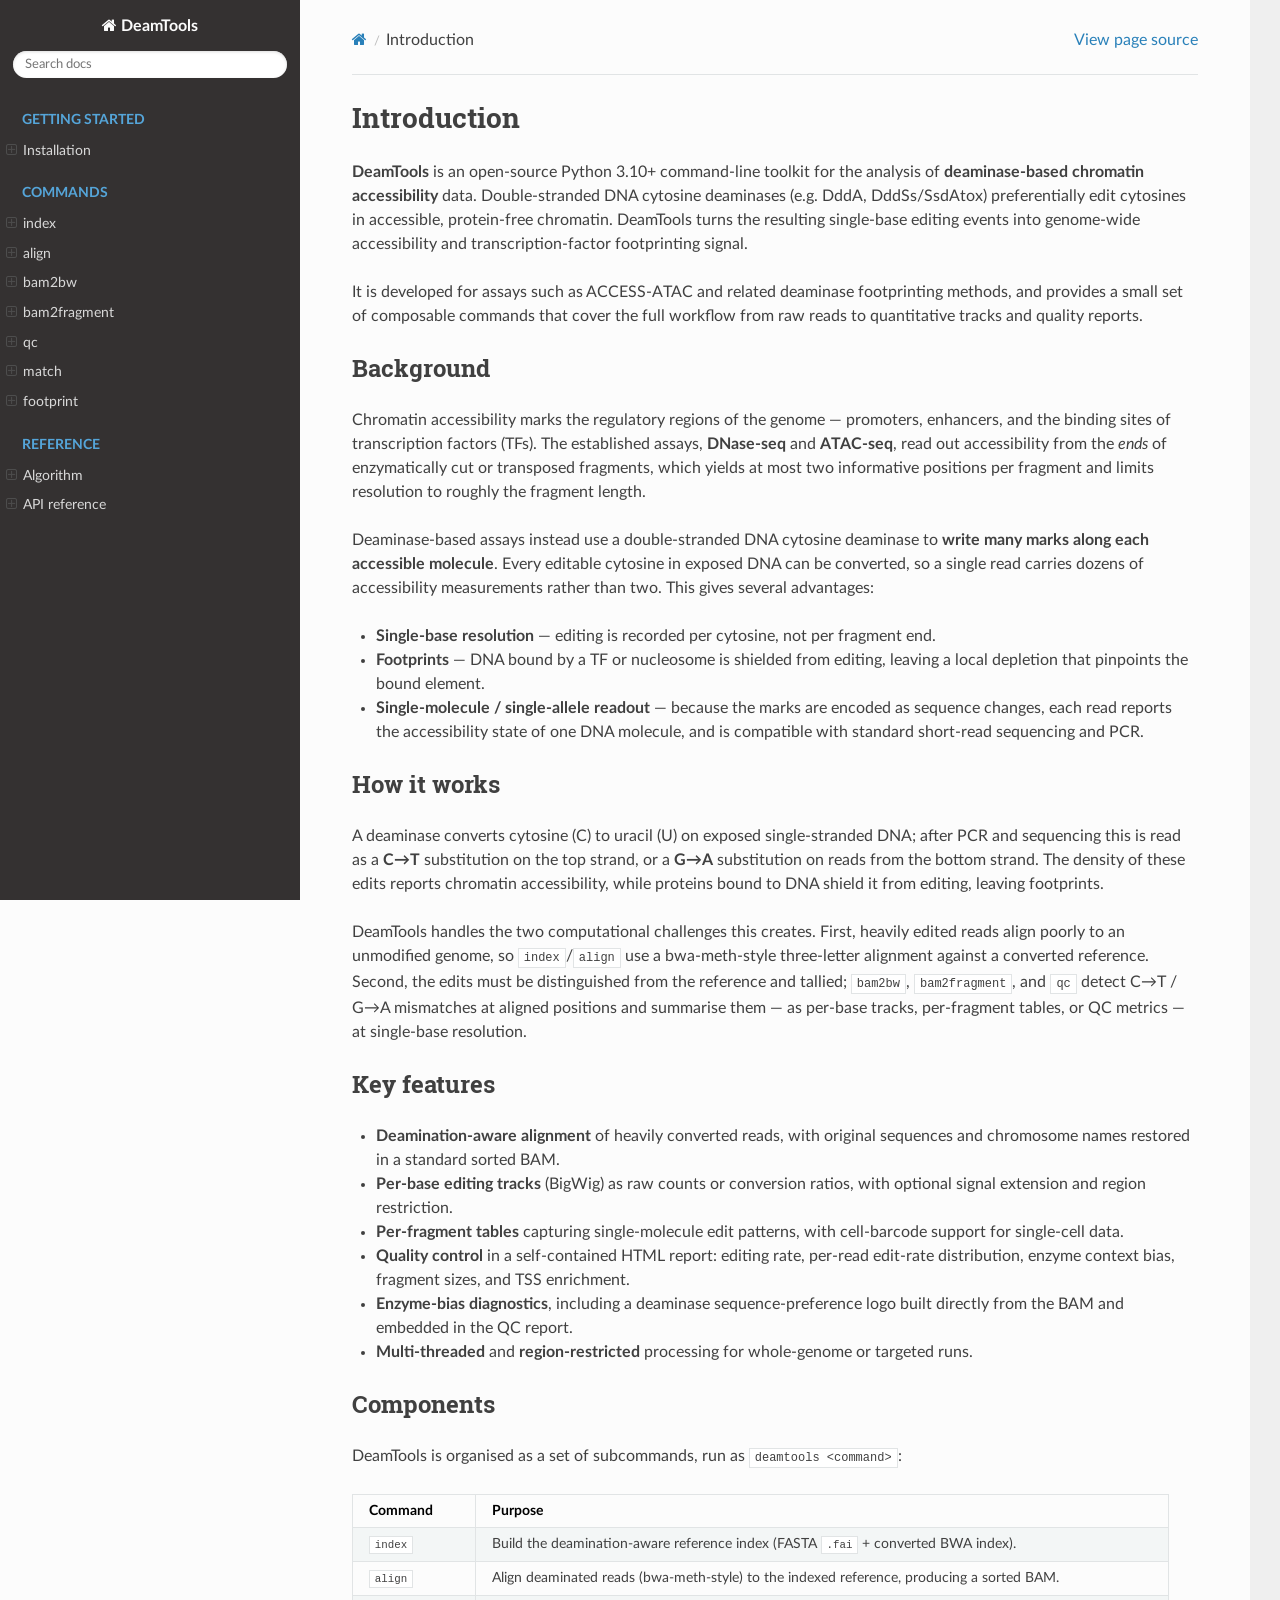
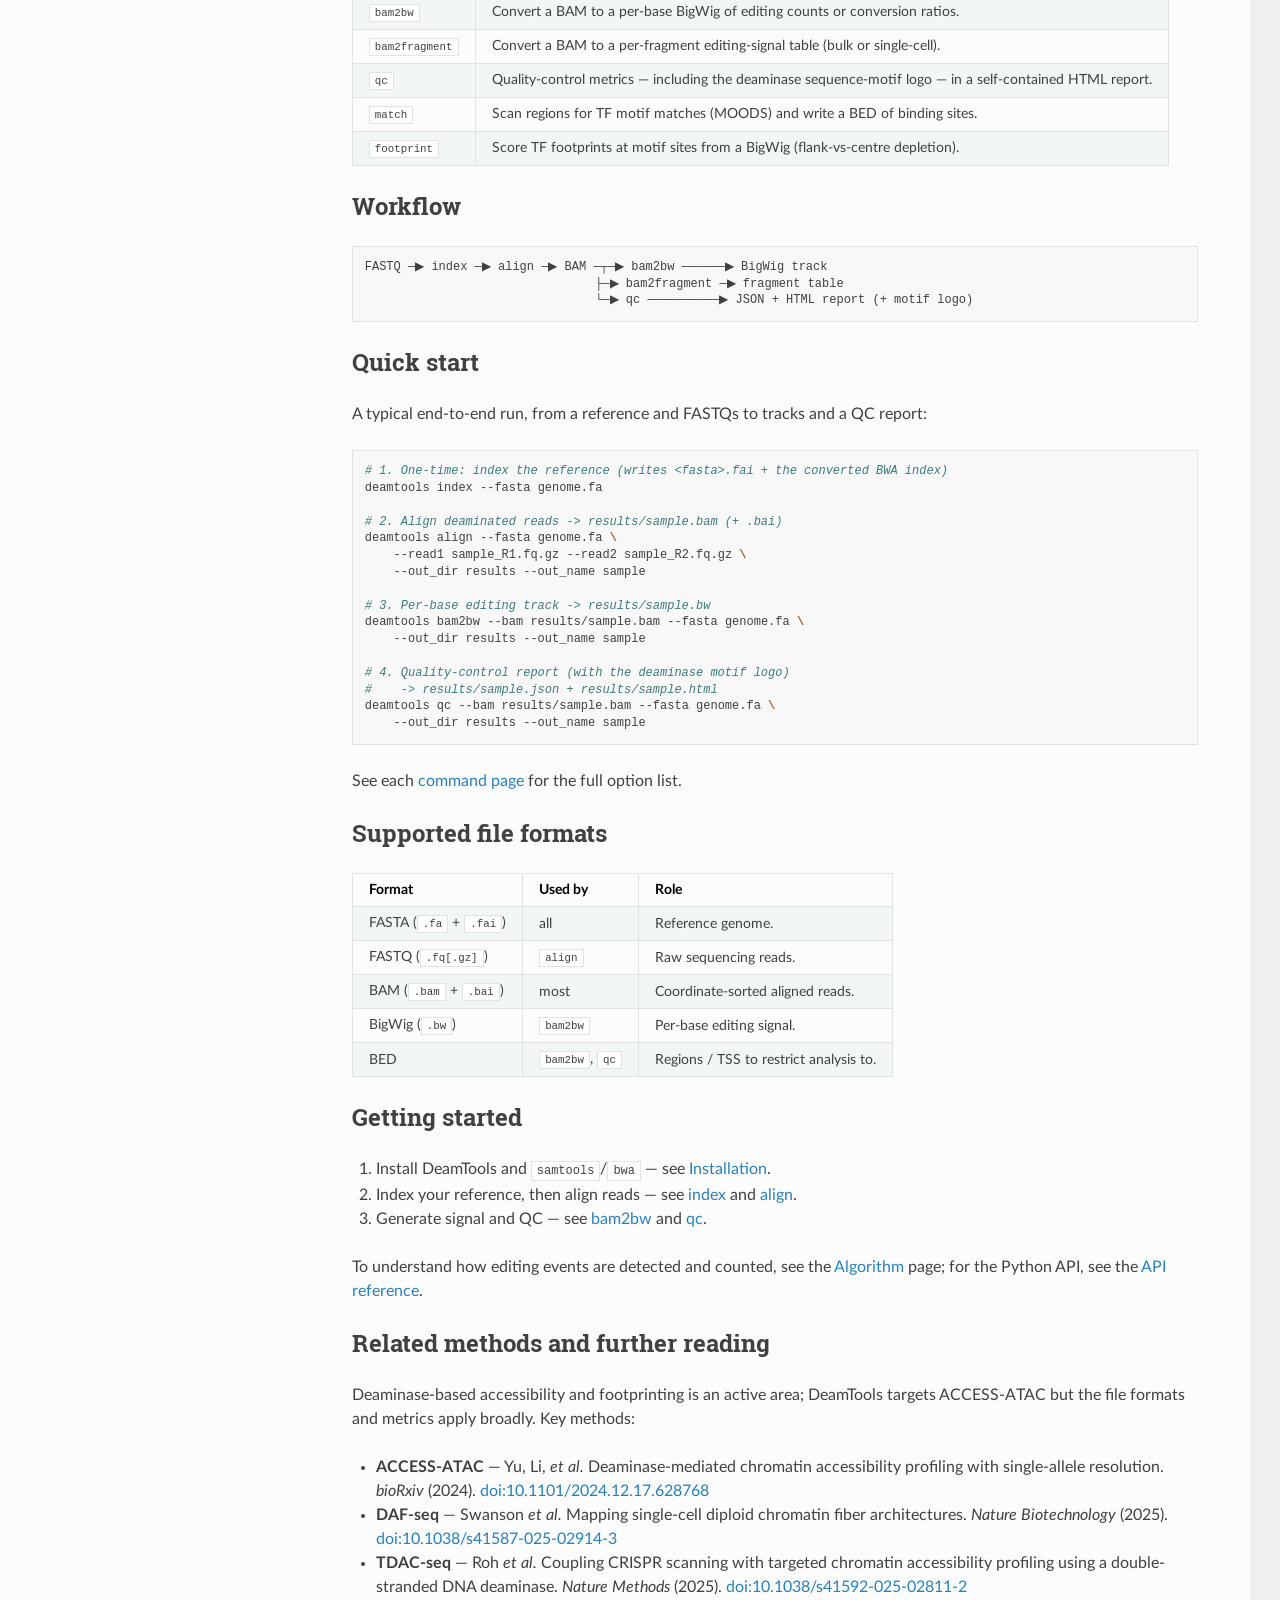
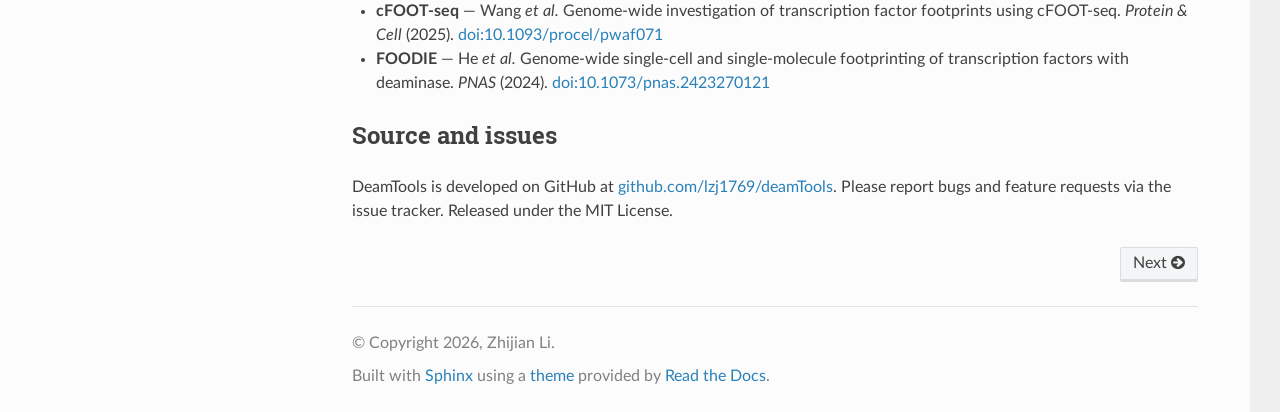
==== index.html @ 5dd90e09 "deploy: 4ec91da777703adcd68de361d9c058e3d873ac06" ====
<!DOCTYPE html>
<html class="writer-html5" lang="en" data-content_root="./">
<head>
  <meta charset="utf-8" /><meta name="viewport" content="width=device-width, initial-scale=1" />

  <meta name="viewport" content="width=device-width, initial-scale=1.0" />
  <title>Introduction &mdash; DeamTools</title>
      <link rel="stylesheet" type="text/css" href="_static/pygments.css?v=b86133f3" />
      <link rel="stylesheet" type="text/css" href="_static/css/theme.css?v=9edc463e" />
      <link rel="stylesheet" type="text/css" href="_static/custom.css?v=a7ae4c86" />

  
      <script src="_static/jquery.js?v=5d32c60e"></script>
      <script src="_static/_sphinx_javascript_frameworks_compat.js?v=2cd50e6c"></script>
      <script src="_static/documentation_options.js?v=01f34227"></script>
      <script src="_static/doctools.js?v=fd6eb6e6"></script>
      <script src="_static/sphinx_highlight.js?v=6ffebe34"></script>
    <script src="_static/js/theme.js"></script>
    <link rel="index" title="Index" href="genindex.html" />
    <link rel="search" title="Search" href="search.html" />
    <link rel="next" title="Installation" href="installation.html" /> 
</head>

<body class="wy-body-for-nav"> 
  <div class="wy-grid-for-nav">
    <nav data-toggle="wy-nav-shift" class="wy-nav-side">
      <div class="wy-side-scroll">
        <div class="wy-side-nav-search" >

          
          
          <a href="#" class="icon icon-home">
            DeamTools
          </a>
<div role="search">
  <form id="rtd-search-form" class="wy-form" action="search.html" method="get">
    <input type="text" name="q" placeholder="Search docs" aria-label="Search docs" />
    <input type="hidden" name="check_keywords" value="yes" />
    <input type="hidden" name="area" value="default" />
  </form>
</div>
        </div><div class="wy-menu wy-menu-vertical" data-spy="affix" role="navigation" aria-label="Navigation menu">
              <p class="caption" role="heading"><span class="caption-text">Getting started</span></p>
<ul>
<li class="toctree-l1"><a class="reference internal" href="installation.html">Installation</a><ul>
<li class="toctree-l2"><a class="reference internal" href="installation.html#requirements">Requirements</a></li>
<li class="toctree-l2"><a class="reference internal" href="installation.html#install-deamtools">Install DeamTools</a></li>
<li class="toctree-l2"><a class="reference internal" href="installation.html#python-dependencies">Python dependencies</a></li>
<li class="toctree-l2"><a class="reference internal" href="installation.html#verify-installation">Verify installation</a></li>
<li class="toctree-l2"><a class="reference internal" href="installation.html#running-tests">Running tests</a></li>
</ul>
</li>
</ul>
<p class="caption" role="heading"><span class="caption-text">Commands</span></p>
<ul>
<li class="toctree-l1"><a class="reference internal" href="usage/index.html">index</a><ul>
<li class="toctree-l2"><a class="reference internal" href="usage/index.html#synopsis">Synopsis</a></li>
<li class="toctree-l2"><a class="reference internal" href="usage/index.html#arguments">Arguments</a></li>
<li class="toctree-l2"><a class="reference internal" href="usage/index.html#requirements">Requirements</a></li>
<li class="toctree-l2"><a class="reference internal" href="usage/index.html#how-it-works">How it works</a></li>
<li class="toctree-l2"><a class="reference internal" href="usage/index.html#outputs">Outputs</a></li>
<li class="toctree-l2"><a class="reference internal" href="usage/index.html#examples">Examples</a></li>
<li class="toctree-l2"><a class="reference internal" href="usage/index.html#notes">Notes</a></li>
</ul>
</li>
<li class="toctree-l1"><a class="reference internal" href="usage/align.html">align</a><ul>
<li class="toctree-l2"><a class="reference internal" href="usage/align.html#synopsis">Synopsis</a></li>
<li class="toctree-l2"><a class="reference internal" href="usage/align.html#required-inputs">Required inputs</a></li>
<li class="toctree-l2"><a class="reference internal" href="usage/align.html#optional-arguments">Optional arguments</a></li>
<li class="toctree-l2"><a class="reference internal" href="usage/align.html#requirements">Requirements</a></li>
<li class="toctree-l2"><a class="reference internal" href="usage/align.html#how-it-works">How it works</a></li>
<li class="toctree-l2"><a class="reference internal" href="usage/align.html#examples">Examples</a></li>
<li class="toctree-l2"><a class="reference internal" href="usage/align.html#notes">Notes</a></li>
</ul>
</li>
<li class="toctree-l1"><a class="reference internal" href="usage/bam2bw.html">bam2bw</a><ul>
<li class="toctree-l2"><a class="reference internal" href="usage/bam2bw.html#synopsis">Synopsis</a></li>
<li class="toctree-l2"><a class="reference internal" href="usage/bam2bw.html#required-inputs">Required inputs</a></li>
<li class="toctree-l2"><a class="reference internal" href="usage/bam2bw.html#optional-arguments">Optional arguments</a></li>
<li class="toctree-l2"><a class="reference internal" href="usage/bam2bw.html#input-file-preparation">Input file preparation</a></li>
<li class="toctree-l2"><a class="reference internal" href="usage/bam2bw.html#examples">Examples</a></li>
<li class="toctree-l2"><a class="reference internal" href="usage/bam2bw.html#output">Output</a></li>
<li class="toctree-l2"><a class="reference internal" href="usage/bam2bw.html#choosing-parameters">Choosing parameters</a></li>
</ul>
</li>
<li class="toctree-l1"><a class="reference internal" href="usage/bam2fragment.html">bam2fragment</a><ul>
<li class="toctree-l2"><a class="reference internal" href="usage/bam2fragment.html#synopsis">Synopsis</a></li>
<li class="toctree-l2"><a class="reference internal" href="usage/bam2fragment.html#required-inputs">Required inputs</a></li>
<li class="toctree-l2"><a class="reference internal" href="usage/bam2fragment.html#optional-arguments">Optional arguments</a></li>
<li class="toctree-l2"><a class="reference internal" href="usage/bam2fragment.html#output-format">Output format</a></li>
<li class="toctree-l2"><a class="reference internal" href="usage/bam2fragment.html#examples">Examples</a></li>
<li class="toctree-l2"><a class="reference internal" href="usage/bam2fragment.html#notes">Notes</a></li>
</ul>
</li>
<li class="toctree-l1"><a class="reference internal" href="usage/qc.html">qc</a><ul>
<li class="toctree-l2"><a class="reference internal" href="usage/qc.html#synopsis">Synopsis</a></li>
<li class="toctree-l2"><a class="reference internal" href="usage/qc.html#required-inputs">Required inputs</a></li>
<li class="toctree-l2"><a class="reference internal" href="usage/qc.html#optional-arguments">Optional arguments</a></li>
<li class="toctree-l2"><a class="reference internal" href="usage/qc.html#input-file-preparation">Input file preparation</a></li>
<li class="toctree-l2"><a class="reference internal" href="usage/qc.html#examples">Examples</a></li>
<li class="toctree-l2"><a class="reference internal" href="usage/qc.html#metrics">Metrics</a></li>
<li class="toctree-l2"><a class="reference internal" href="usage/qc.html#output">Output</a></li>
<li class="toctree-l2"><a class="reference internal" href="usage/qc.html#choosing-parameters">Choosing parameters</a></li>
</ul>
</li>
<li class="toctree-l1"><a class="reference internal" href="usage/match.html">match</a><ul>
<li class="toctree-l2"><a class="reference internal" href="usage/match.html#synopsis">Synopsis</a></li>
<li class="toctree-l2"><a class="reference internal" href="usage/match.html#required-inputs">Required inputs</a></li>
<li class="toctree-l2"><a class="reference internal" href="usage/match.html#optional-arguments">Optional arguments</a></li>
<li class="toctree-l2"><a class="reference internal" href="usage/match.html#requirements">Requirements</a></li>
<li class="toctree-l2"><a class="reference internal" href="usage/match.html#how-it-works">How it works</a></li>
<li class="toctree-l2"><a class="reference internal" href="usage/match.html#output">Output</a></li>
<li class="toctree-l2"><a class="reference internal" href="usage/match.html#examples">Examples</a></li>
<li class="toctree-l2"><a class="reference internal" href="usage/match.html#notes">Notes</a></li>
</ul>
</li>
<li class="toctree-l1"><a class="reference internal" href="usage/footprint.html">footprint</a><ul>
<li class="toctree-l2"><a class="reference internal" href="usage/footprint.html#synopsis">Synopsis</a></li>
<li class="toctree-l2"><a class="reference internal" href="usage/footprint.html#required-inputs">Required inputs</a></li>
<li class="toctree-l2"><a class="reference internal" href="usage/footprint.html#optional-arguments">Optional arguments</a></li>
<li class="toctree-l2"><a class="reference internal" href="usage/footprint.html#how-it-works">How it works</a></li>
<li class="toctree-l2"><a class="reference internal" href="usage/footprint.html#output">Output</a></li>
<li class="toctree-l2"><a class="reference internal" href="usage/footprint.html#examples">Examples</a></li>
<li class="toctree-l2"><a class="reference internal" href="usage/footprint.html#notes">Notes</a></li>
</ul>
</li>
</ul>
<p class="caption" role="heading"><span class="caption-text">Reference</span></p>
<ul>
<li class="toctree-l1"><a class="reference internal" href="algorithm.html">Algorithm</a><ul>
<li class="toctree-l2"><a class="reference internal" href="algorithm.html#biological-basis">Biological basis</a></li>
<li class="toctree-l2"><a class="reference internal" href="algorithm.html#strand-convention">Strand convention</a></li>
<li class="toctree-l2"><a class="reference internal" href="algorithm.html#deamination-aware-alignment-index-align">Deamination-aware alignment (<code class="docutils literal notranslate"><span class="pre">index</span></code> + <code class="docutils literal notranslate"><span class="pre">align</span></code>)</a></li>
<li class="toctree-l2"><a class="reference internal" href="algorithm.html#edit-detection-conventions">Edit detection conventions</a></li>
<li class="toctree-l2"><a class="reference internal" href="algorithm.html#signal-generation-bam2bw">Signal generation (<code class="docutils literal notranslate"><span class="pre">bam2bw</span></code>)</a></li>
<li class="toctree-l2"><a class="reference internal" href="algorithm.html#enzyme-sequence-bias">Enzyme sequence bias</a></li>
<li class="toctree-l2"><a class="reference internal" href="algorithm.html#parallelism-and-output">Parallelism and output</a></li>
<li class="toctree-l2"><a class="reference internal" href="algorithm.html#complexity">Complexity</a></li>
</ul>
</li>
<li class="toctree-l1"><a class="reference internal" href="api.html">API reference</a><ul>
<li class="toctree-l2"><a class="reference internal" href="api.html#deamtools-align-index"><code class="docutils literal notranslate"><span class="pre">deamtools.align.index</span></code></a></li>
<li class="toctree-l2"><a class="reference internal" href="api.html#deamtools-align-align"><code class="docutils literal notranslate"><span class="pre">deamtools.align.align</span></code></a></li>
<li class="toctree-l2"><a class="reference internal" href="api.html#deamtools-preprocessing-bam2bw"><code class="docutils literal notranslate"><span class="pre">deamtools.preprocessing.bam2bw</span></code></a></li>
<li class="toctree-l2"><a class="reference internal" href="api.html#deamtools-preprocessing-bam2fragment"><code class="docutils literal notranslate"><span class="pre">deamtools.preprocessing.bam2fragment</span></code></a></li>
<li class="toctree-l2"><a class="reference internal" href="api.html#deamtools-qc"><code class="docutils literal notranslate"><span class="pre">deamtools.qc</span></code></a></li>
<li class="toctree-l2"><a class="reference internal" href="api.html#deamtools-motif-match"><code class="docutils literal notranslate"><span class="pre">deamtools.motif.match</span></code></a></li>
<li class="toctree-l2"><a class="reference internal" href="api.html#deamtools-footprint"><code class="docutils literal notranslate"><span class="pre">deamtools.footprint</span></code></a></li>
<li class="toctree-l2"><a class="reference internal" href="api.html#deamtools-utils"><code class="docutils literal notranslate"><span class="pre">deamtools.utils</span></code></a></li>
</ul>
</li>
</ul>

        </div>
      </div>
    </nav>

    <section data-toggle="wy-nav-shift" class="wy-nav-content-wrap"><nav class="wy-nav-top" aria-label="Mobile navigation menu" >
          <i data-toggle="wy-nav-top" class="fa fa-bars"></i>
          <a href="#">DeamTools</a>
      </nav>

      <div class="wy-nav-content">
        <div class="rst-content">
          <div role="navigation" aria-label="Page navigation">
  <ul class="wy-breadcrumbs">
      <li><a href="#" class="icon icon-home" aria-label="Home"></a></li>
      <li class="breadcrumb-item active">Introduction</li>
      <li class="wy-breadcrumbs-aside">
            <a href="_sources/index.md.txt" rel="nofollow"> View page source</a>
      </li>
  </ul>
  <hr/>
</div>
          <div role="main" class="document" itemscope="itemscope" itemtype="http://schema.org/Article">
           <div itemprop="articleBody">
             
  <section id="introduction">
<h1>Introduction<a class="headerlink" href="#introduction" title="Link to this heading"></a></h1>
<p><strong>DeamTools</strong> is an open-source Python 3.10+ command-line toolkit for the analysis of
<strong>deaminase-based chromatin accessibility</strong> data. Double-stranded DNA cytosine
deaminases (e.g. DddA, DddSs/SsdAtox) preferentially edit cytosines in accessible,
protein-free chromatin. DeamTools turns the resulting single-base editing events into
genome-wide accessibility and transcription-factor footprinting signal.</p>
<p>It is developed for assays such as ACCESS-ATAC and related deaminase footprinting
methods, and provides a small set of composable commands that cover the full workflow
from raw reads to quantitative tracks and quality reports.</p>
<section id="background">
<h2>Background<a class="headerlink" href="#background" title="Link to this heading"></a></h2>
<p>Chromatin accessibility marks the regulatory regions of the genome — promoters,
enhancers, and the binding sites of transcription factors (TFs). The established
assays, <strong>DNase-seq</strong> and <strong>ATAC-seq</strong>, read out accessibility from the <em>ends</em> of
enzymatically cut or transposed fragments, which yields at most two informative
positions per fragment and limits resolution to roughly the fragment length.</p>
<p>Deaminase-based assays instead use a double-stranded DNA cytosine deaminase to
<strong>write many marks along each accessible molecule</strong>. Every editable cytosine in
exposed DNA can be converted, so a single read carries dozens of accessibility
measurements rather than two. This gives several advantages:</p>
<ul class="simple">
<li><p><strong>Single-base resolution</strong> — editing is recorded per cytosine, not per fragment end.</p></li>
<li><p><strong>Footprints</strong> — DNA bound by a TF or nucleosome is shielded from editing, leaving a
local depletion that pinpoints the bound element.</p></li>
<li><p><strong>Single-molecule / single-allele readout</strong> — because the marks are encoded as
sequence changes, each read reports the accessibility state of one DNA molecule, and
is compatible with standard short-read sequencing and PCR.</p></li>
</ul>
</section>
<section id="how-it-works">
<h2>How it works<a class="headerlink" href="#how-it-works" title="Link to this heading"></a></h2>
<p>A deaminase converts cytosine (C) to uracil (U) on exposed single-stranded DNA;
after PCR and sequencing this is read as a <strong>C→T</strong> substitution on the top strand, or
a <strong>G→A</strong> substitution on reads from the bottom strand. The density of these edits
reports chromatin accessibility, while proteins bound to DNA shield it from editing,
leaving footprints.</p>
<p>DeamTools handles the two computational challenges this creates. First, heavily edited
reads align poorly to an unmodified genome, so <code class="docutils literal notranslate"><span class="pre">index</span></code>/<code class="docutils literal notranslate"><span class="pre">align</span></code> use a bwa-meth-style
three-letter alignment against a converted reference. Second, the edits must be
distinguished from the reference and tallied; <code class="docutils literal notranslate"><span class="pre">bam2bw</span></code>, <code class="docutils literal notranslate"><span class="pre">bam2fragment</span></code>, and <code class="docutils literal notranslate"><span class="pre">qc</span></code>
detect C→T / G→A mismatches at aligned positions and summarise them — as per-base
tracks, per-fragment tables, or QC metrics — at single-base resolution.</p>
</section>
<section id="key-features">
<h2>Key features<a class="headerlink" href="#key-features" title="Link to this heading"></a></h2>
<ul class="simple">
<li><p><strong>Deamination-aware alignment</strong> of heavily converted reads, with original sequences
and chromosome names restored in a standard sorted BAM.</p></li>
<li><p><strong>Per-base editing tracks</strong> (BigWig) as raw counts or conversion ratios, with optional
signal extension and region restriction.</p></li>
<li><p><strong>Per-fragment tables</strong> capturing single-molecule edit patterns, with cell-barcode
support for single-cell data.</p></li>
<li><p><strong>Quality control</strong> in a self-contained HTML report: editing rate, per-read edit-rate
distribution, enzyme context bias, fragment sizes, and TSS enrichment.</p></li>
<li><p><strong>Enzyme-bias diagnostics</strong>, including a deaminase sequence-preference logo built
directly from the BAM and embedded in the QC report.</p></li>
<li><p><strong>Multi-threaded</strong> and <strong>region-restricted</strong> processing for whole-genome or targeted runs.</p></li>
</ul>
</section>
<section id="components">
<h2>Components<a class="headerlink" href="#components" title="Link to this heading"></a></h2>
<p>DeamTools is organised as a set of subcommands, run as <code class="docutils literal notranslate"><span class="pre">deamtools</span> <span class="pre">&lt;command&gt;</span></code>:</p>
<table class="docutils align-default">
<thead>
<tr class="row-odd"><th class="head"><p>Command</p></th>
<th class="head"><p>Purpose</p></th>
</tr>
</thead>
<tbody>
<tr class="row-even"><td><p><a class="reference internal" href="usage/index.html"><span class="std std-doc"><code class="docutils literal notranslate"><span class="pre">index</span></code></span></a></p></td>
<td><p>Build the deamination-aware reference index (FASTA <code class="docutils literal notranslate"><span class="pre">.fai</span></code> + converted BWA index).</p></td>
</tr>
<tr class="row-odd"><td><p><a class="reference internal" href="usage/align.html"><span class="std std-doc"><code class="docutils literal notranslate"><span class="pre">align</span></code></span></a></p></td>
<td><p>Align deaminated reads (bwa-meth-style) to the indexed reference, producing a sorted BAM.</p></td>
</tr>
<tr class="row-even"><td><p><a class="reference internal" href="usage/bam2bw.html"><span class="std std-doc"><code class="docutils literal notranslate"><span class="pre">bam2bw</span></code></span></a></p></td>
<td><p>Convert a BAM to a per-base BigWig of editing counts or conversion ratios.</p></td>
</tr>
<tr class="row-odd"><td><p><a class="reference internal" href="usage/bam2fragment.html"><span class="std std-doc"><code class="docutils literal notranslate"><span class="pre">bam2fragment</span></code></span></a></p></td>
<td><p>Convert a BAM to a per-fragment editing-signal table (bulk or single-cell).</p></td>
</tr>
<tr class="row-even"><td><p><a class="reference internal" href="usage/qc.html"><span class="std std-doc"><code class="docutils literal notranslate"><span class="pre">qc</span></code></span></a></p></td>
<td><p>Quality-control metrics — including the deaminase sequence-motif logo — in a self-contained HTML report.</p></td>
</tr>
<tr class="row-odd"><td><p><a class="reference internal" href="usage/match.html"><span class="std std-doc"><code class="docutils literal notranslate"><span class="pre">match</span></code></span></a></p></td>
<td><p>Scan regions for TF motif matches (MOODS) and write a BED of binding sites.</p></td>
</tr>
<tr class="row-even"><td><p><a class="reference internal" href="usage/footprint.html"><span class="std std-doc"><code class="docutils literal notranslate"><span class="pre">footprint</span></code></span></a></p></td>
<td><p>Score TF footprints at motif sites from a BigWig (flank-vs-centre depletion).</p></td>
</tr>
</tbody>
</table>
</section>
<section id="workflow">
<h2>Workflow<a class="headerlink" href="#workflow" title="Link to this heading"></a></h2>
<div class="highlight-default notranslate"><div class="highlight"><pre><span></span>FASTQ ─▶ index ─▶ align ─▶ BAM ─┬─▶ bam2bw ──────▶ BigWig track
                                ├─▶ bam2fragment ─▶ fragment table
                                └─▶ qc ──────────▶ JSON + HTML report (+ motif logo)
</pre></div>
</div>
</section>
<section id="quick-start">
<h2>Quick start<a class="headerlink" href="#quick-start" title="Link to this heading"></a></h2>
<p>A typical end-to-end run, from a reference and FASTQs to tracks and a QC report:</p>
<div class="highlight-bash notranslate"><div class="highlight"><pre><span></span><span class="c1"># 1. One-time: index the reference (writes &lt;fasta&gt;.fai + the converted BWA index)</span>
deamtools<span class="w"> </span>index<span class="w"> </span>--fasta<span class="w"> </span>genome.fa

<span class="c1"># 2. Align deaminated reads -&gt; results/sample.bam (+ .bai)</span>
deamtools<span class="w"> </span>align<span class="w"> </span>--fasta<span class="w"> </span>genome.fa<span class="w"> </span><span class="se">\</span>
<span class="w">    </span>--read1<span class="w"> </span>sample_R1.fq.gz<span class="w"> </span>--read2<span class="w"> </span>sample_R2.fq.gz<span class="w"> </span><span class="se">\</span>
<span class="w">    </span>--out_dir<span class="w"> </span>results<span class="w"> </span>--out_name<span class="w"> </span>sample

<span class="c1"># 3. Per-base editing track -&gt; results/sample.bw</span>
deamtools<span class="w"> </span>bam2bw<span class="w"> </span>--bam<span class="w"> </span>results/sample.bam<span class="w"> </span>--fasta<span class="w"> </span>genome.fa<span class="w"> </span><span class="se">\</span>
<span class="w">    </span>--out_dir<span class="w"> </span>results<span class="w"> </span>--out_name<span class="w"> </span>sample

<span class="c1"># 4. Quality-control report (with the deaminase motif logo)</span>
<span class="c1">#    -&gt; results/sample.json + results/sample.html</span>
deamtools<span class="w"> </span>qc<span class="w"> </span>--bam<span class="w"> </span>results/sample.bam<span class="w"> </span>--fasta<span class="w"> </span>genome.fa<span class="w"> </span><span class="se">\</span>
<span class="w">    </span>--out_dir<span class="w"> </span>results<span class="w"> </span>--out_name<span class="w"> </span>sample
</pre></div>
</div>
<p>See each <a class="reference internal" href="usage/index.html"><span class="std std-doc">command page</span></a> for the full option list.</p>
</section>
<section id="supported-file-formats">
<h2>Supported file formats<a class="headerlink" href="#supported-file-formats" title="Link to this heading"></a></h2>
<table class="docutils align-default">
<thead>
<tr class="row-odd"><th class="head"><p>Format</p></th>
<th class="head"><p>Used by</p></th>
<th class="head"><p>Role</p></th>
</tr>
</thead>
<tbody>
<tr class="row-even"><td><p>FASTA (<code class="docutils literal notranslate"><span class="pre">.fa</span></code> + <code class="docutils literal notranslate"><span class="pre">.fai</span></code>)</p></td>
<td><p>all</p></td>
<td><p>Reference genome.</p></td>
</tr>
<tr class="row-odd"><td><p>FASTQ (<code class="docutils literal notranslate"><span class="pre">.fq[.gz]</span></code>)</p></td>
<td><p><code class="docutils literal notranslate"><span class="pre">align</span></code></p></td>
<td><p>Raw sequencing reads.</p></td>
</tr>
<tr class="row-even"><td><p>BAM (<code class="docutils literal notranslate"><span class="pre">.bam</span></code> + <code class="docutils literal notranslate"><span class="pre">.bai</span></code>)</p></td>
<td><p>most</p></td>
<td><p>Coordinate-sorted aligned reads.</p></td>
</tr>
<tr class="row-odd"><td><p>BigWig (<code class="docutils literal notranslate"><span class="pre">.bw</span></code>)</p></td>
<td><p><code class="docutils literal notranslate"><span class="pre">bam2bw</span></code></p></td>
<td><p>Per-base editing signal.</p></td>
</tr>
<tr class="row-even"><td><p>BED</p></td>
<td><p><code class="docutils literal notranslate"><span class="pre">bam2bw</span></code>, <code class="docutils literal notranslate"><span class="pre">qc</span></code></p></td>
<td><p>Regions / TSS to restrict analysis to.</p></td>
</tr>
</tbody>
</table>
</section>
<section id="getting-started">
<h2>Getting started<a class="headerlink" href="#getting-started" title="Link to this heading"></a></h2>
<ol class="arabic simple">
<li><p>Install DeamTools and <code class="docutils literal notranslate"><span class="pre">samtools</span></code>/<code class="docutils literal notranslate"><span class="pre">bwa</span></code> — see <a class="reference internal" href="installation.html"><span class="std std-doc">Installation</span></a>.</p></li>
<li><p>Index your reference, then align reads — see <a class="reference internal" href="usage/index.html"><span class="std std-doc">index</span></a> and <a class="reference internal" href="usage/align.html"><span class="std std-doc">align</span></a>.</p></li>
<li><p>Generate signal and QC — see <a class="reference internal" href="usage/bam2bw.html"><span class="std std-doc">bam2bw</span></a> and <a class="reference internal" href="usage/qc.html"><span class="std std-doc">qc</span></a>.</p></li>
</ol>
<p>To understand how editing events are detected and counted, see the
<a class="reference internal" href="algorithm.html"><span class="std std-doc">Algorithm</span></a> page; for the Python API, see the
<a class="reference internal" href="api.html"><span class="std std-doc">API reference</span></a>.</p>
</section>
<section id="related-methods-and-further-reading">
<h2>Related methods and further reading<a class="headerlink" href="#related-methods-and-further-reading" title="Link to this heading"></a></h2>
<p>Deaminase-based accessibility and footprinting is an active area; DeamTools targets
ACCESS-ATAC but the file formats and metrics apply broadly. Key methods:</p>
<ul class="simple">
<li><p><strong>ACCESS-ATAC</strong> — Yu, Li, <em>et al.</em> Deaminase-mediated chromatin accessibility profiling
with single-allele resolution. <em>bioRxiv</em> (2024).
<a class="reference external" href="https://doi.org/10.1101/2024.12.17.628768">doi:10.1101/2024.12.17.628768</a></p></li>
<li><p><strong>DAF-seq</strong> — Swanson <em>et al.</em> Mapping single-cell diploid chromatin fiber architectures.
<em>Nature Biotechnology</em> (2025).
<a class="reference external" href="https://doi.org/10.1038/s41587-025-02914-3">doi:10.1038/s41587-025-02914-3</a></p></li>
<li><p><strong>TDAC-seq</strong> — Roh <em>et al.</em> Coupling CRISPR scanning with targeted chromatin accessibility
profiling using a double-stranded DNA deaminase. <em>Nature Methods</em> (2025).
<a class="reference external" href="https://doi.org/10.1038/s41592-025-02811-2">doi:10.1038/s41592-025-02811-2</a></p></li>
<li><p><strong>cFOOT-seq</strong> — Wang <em>et al.</em> Genome-wide investigation of transcription factor footprints
using cFOOT-seq. <em>Protein &amp; Cell</em> (2025).
<a class="reference external" href="https://doi.org/10.1093/procel/pwaf071">doi:10.1093/procel/pwaf071</a></p></li>
<li><p><strong>FOODIE</strong> — He <em>et al.</em> Genome-wide single-cell and single-molecule footprinting of
transcription factors with deaminase. <em>PNAS</em> (2024).
<a class="reference external" href="https://doi.org/10.1073/pnas.2423270121">doi:10.1073/pnas.2423270121</a></p></li>
</ul>
</section>
<section id="source-and-issues">
<h2>Source and issues<a class="headerlink" href="#source-and-issues" title="Link to this heading"></a></h2>
<p>DeamTools is developed on GitHub at
<a class="reference external" href="https://github.com/lzj1769/deamTools">github.com/lzj1769/deamTools</a>. Please report
bugs and feature requests via the issue tracker. Released under the MIT License.</p>
<div class="toctree-wrapper compound">
</div>
<div class="toctree-wrapper compound">
</div>
<div class="toctree-wrapper compound">
</div>
</section>
</section>


           </div>
          </div>
          <footer><div class="rst-footer-buttons" role="navigation" aria-label="Footer">
        <a href="installation.html" class="btn btn-neutral float-right" title="Installation" accesskey="n" rel="next">Next <span class="fa fa-arrow-circle-right" aria-hidden="true"></span></a>
    </div>

  <hr/>

  <div role="contentinfo">
    <p>&#169; Copyright 2026, Zhijian Li.</p>
  </div>

  Built with <a href="https://www.sphinx-doc.org/">Sphinx</a> using a
    <a href="https://github.com/readthedocs/sphinx_rtd_theme">theme</a>
    provided by <a href="https://readthedocs.org">Read the Docs</a>.
   

</footer>
        </div>
      </div>
    </section>
  </div>
  <script>
      jQuery(function () {
          SphinxRtdTheme.Navigation.enable(true);
      });
  </script> 

</body>
</html>
---- _static/pygments.css ----
pre { line-height: 125%; }
td.linenos .normal { color: inherit; background-color: transparent; padding-left: 5px; padding-right: 5px; }
span.linenos { color: inherit; background-color: transparent; padding-left: 5px; padding-right: 5px; }
td.linenos .special { color: #000000; background-color: #ffffc0; padding-left: 5px; padding-right: 5px; }
span.linenos.special { color: #000000; background-color: #ffffc0; padding-left: 5px; padding-right: 5px; }
.highlight .hll { background-color: #ffffcc }
.highlight { background: #f8f8f8; }
.highlight .c { color: #3D7B7B; font-style: italic } /* Comment */
.highlight .err { border: 1px solid #F00 } /* Error */
.highlight .k { color: #008000; font-weight: bold } /* Keyword */
.highlight .o { color: #666 } /* Operator */
.highlight .ch { color: #3D7B7B; font-style: italic } /* Comment.Hashbang */
.highlight .cm { color: #3D7B7B; font-style: italic } /* Comment.Multiline */
.highlight .cp { color: #9C6500 } /* Comment.Preproc */
.highlight .cpf { color: #3D7B7B; font-style: italic } /* Comment.PreprocFile */
.highlight .c1 { color: #3D7B7B; font-style: italic } /* Comment.Single */
.highlight .cs { color: #3D7B7B; font-style: italic } /* Comment.Special */
.highlight .gd { color: #A00000 } /* Generic.Deleted */
.highlight .ge { font-style: italic } /* Generic.Emph */
.highlight .ges { font-weight: bold; font-style: italic } /* Generic.EmphStrong */
.highlight .gr { color: #E40000 } /* Generic.Error */
.highlight .gh { color: #000080; font-weight: bold } /* Generic.Heading */
.highlight .gi { color: #008400 } /* Generic.Inserted */
.highlight .go { color: #717171 } /* Generic.Output */
.highlight .gp { color: #000080; font-weight: bold } /* Generic.Prompt */
.highlight .gs { font-weight: bold } /* Generic.Strong */
.highlight .gu { color: #800080; font-weight: bold } /* Generic.Subheading */
.highlight .gt { color: #04D } /* Generic.Traceback */
.highlight .kc { color: #008000; font-weight: bold } /* Keyword.Constant */
.highlight .kd { color: #008000; font-weight: bold } /* Keyword.Declaration */
.highlight .kn { color: #008000; font-weight: bold } /* Keyword.Namespace */
.highlight .kp { color: #008000 } /* Keyword.Pseudo */
.highlight .kr { color: #008000; font-weight: bold } /* Keyword.Reserved */
.highlight .kt { color: #B00040 } /* Keyword.Type */
.highlight .m { color: #666 } /* Literal.Number */
.highlight .s { color: #BA2121 } /* Literal.String */
.highlight .na { color: #687822 } /* Name.Attribute */
.highlight .nb { color: #008000 } /* Name.Builtin */
.highlight .nc { color: #00F; font-weight: bold } /* Name.Class */
.highlight .no { color: #800 } /* Name.Constant */
.highlight .nd { color: #A2F } /* Name.Decorator */
.highlight .ni { color: #717171; font-weight: bold } /* Name.Entity */
.highlight .ne { color: #CB3F38; font-weight: bold } /* Name.Exception */
.highlight .nf { color: #00F } /* Name.Function */
.highlight .nl { color: #767600 } /* Name.Label */
.highlight .nn { color: #00F; font-weight: bold } /* Name.Namespace */
.highlight .nt { color: #008000; font-weight: bold } /* Name.Tag */
.highlight .nv { color: #19177C } /* Name.Variable */
.highlight .ow { color: #A2F; font-weight: bold } /* Operator.Word */
.highlight .w { color: #BBB } /* Text.Whitespace */
.highlight .mb { color: #666 } /* Literal.Number.Bin */
.highlight .mf { color: #666 } /* Literal.Number.Float */
.highlight .mh { color: #666 } /* Literal.Number.Hex */
.highlight .mi { color: #666 } /* Literal.Number.Integer */
.highlight .mo { color: #666 } /* Literal.Number.Oct */
.highlight .sa { color: #BA2121 } /* Literal.String.Affix */
.highlight .sb { color: #BA2121 } /* Literal.String.Backtick */
.highlight .sc { color: #BA2121 } /* Literal.String.Char */
.highlight .dl { color: #BA2121 } /* Literal.String.Delimiter */
.highlight .sd { color: #BA2121; font-style: italic } /* Literal.String.Doc */
.highlight .s2 { color: #BA2121 } /* Literal.String.Double */
.highlight .se { color: #AA5D1F; font-weight: bold } /* Literal.String.Escape */
.highlight .sh { color: #BA2121 } /* Literal.String.Heredoc */
.highlight .si { color: #A45A77; font-weight: bold } /* Literal.String.Interpol */
.highlight .sx { color: #008000 } /* Literal.String.Other */
.highlight .sr { color: #A45A77 } /* Literal.String.Regex */
.highlight .s1 { color: #BA2121 } /* Literal.String.Single */
.highlight .ss { color: #19177C } /* Literal.String.Symbol */
.highlight .bp { color: #008000 } /* Name.Builtin.Pseudo */
.highlight .fm { color: #00F } /* Name.Function.Magic */
.highlight .vc { color: #19177C } /* Name.Variable.Class */
.highlight .vg { color: #19177C } /* Name.Variable.Global */
.highlight .vi { color: #19177C } /* Name.Variable.Instance */
.highlight .vm { color: #19177C } /* Name.Variable.Magic */
.highlight .il { color: #666 } /* Literal.Number.Integer.Long */
---- _static/css/theme.css ----
html{box-sizing:border-box}*,:after,:before{box-sizing:inherit}article,aside,details,figcaption,figure,footer,header,hgroup,nav,section{display:block}audio,canvas,video{display:inline-block;*display:inline;*zoom:1}[hidden],audio:not([controls]){display:none}*{-webkit-box-sizing:border-box;-moz-box-sizing:border-box;box-sizing:border-box}html{font-size:100%;-webkit-text-size-adjust:100%;-ms-text-size-adjust:100%}body{margin:0}a:active,a:hover{outline:0}abbr[title]{border-bottom:1px dotted}b,strong{font-weight:700}blockquote{margin:0}dfn{font-style:italic}ins{background:#ff9;text-decoration:none}ins,mark{color:#000}mark{background:#ff0;font-style:italic;font-weight:700}.rst-content code,.rst-content tt,code,kbd,pre,samp{font-family:monospace,serif;_font-family:courier new,monospace;font-size:1em}pre{white-space:pre}q{quotes:none}q:after,q:before{content:"";content:none}small{font-size:85%}sub,sup{font-size:75%;line-height:0;position:relative;vertical-align:baseline}sup{top:-.5em}sub{bottom:-.25em}dl,ol,ul{margin:0;padding:0;list-style:none;list-style-image:none}li{list-style:none}dd{margin:0}img{border:0;-ms-interpolation-mode:bicubic;vertical-align:middle;max-width:100%}svg:not(:root){overflow:hidden}figure,form{margin:0}label{cursor:pointer}button,input,select,textarea{font-size:100%;margin:0;vertical-align:baseline;*vertical-align:middle}button,input{line-height:normal}button,input[type=button],input[type=reset],input[type=submit]{cursor:pointer;-webkit-appearance:button;*overflow:visible}button[disabled],input[disabled]{cursor:default}input[type=search]{-webkit-appearance:textfield;-moz-box-sizing:content-box;-webkit-box-sizing:content-box;box-sizing:content-box}textarea{resize:vertical}table{border-collapse:collapse;border-spacing:0}td{vertical-align:top}.chromeframe{margin:.2em 0;background:#ccc;color:#000;padding:.2em 0}.ir{display:block;border:0;text-indent:-999em;overflow:hidden;background-color:transparent;background-repeat:no-repeat;text-align:left;direction:ltr;*line-height:0}.ir br{display:none}.hidden{display:none!important;visibility:hidden}.visuallyhidden{border:0;clip:rect(0 0 0 0);height:1px;margin:-1px;overflow:hidden;padding:0;position:absolute;width:1px}.visuallyhidden.focusable:active,.visuallyhidden.focusable:focus{clip:auto;height:auto;margin:0;overflow:visible;position:static;width:auto}.invisible{visibility:hidden}.relative{position:relative}big,small{font-size:100%}@media print{body,html,section{background:none!important}*{box-shadow:none!important;text-shadow:none!important;filter:none!important;-ms-filter:none!important}a,a:visited{text-decoration:underline}.ir a:after,a[href^="#"]:after,a[href^="javascript:"]:after{content:""}blockquote,pre{page-break-inside:avoid}thead{display:table-header-group}img,tr{page-break-inside:avoid}img{max-width:100%!important}@page{margin:.5cm}.rst-content .toctree-wrapper>p.caption,h2,h3,p{orphans:3;widows:3}.rst-content .toctree-wrapper>p.caption,h2,h3{page-break-after:avoid}}.btn,.fa:before,.icon:before,.rst-content .admonition,.rst-content .admonition-title:before,.rst-content .admonition-todo,.rst-content .attention,.rst-content .caution,.rst-content .code-block-caption .headerlink:before,.rst-content .danger,.rst-content .eqno .headerlink:before,.rst-content .error,.rst-content .hint,.rst-content .important,.rst-content .note,.rst-content .seealso,.rst-content .tip,.rst-content .warning,.rst-content code.download span:first-child:before,.rst-content dl dt .headerlink:before,.rst-content h1 .headerlink:before,.rst-content h2 .headerlink:before,.rst-content h3 .headerlink:before,.rst-content h4 .headerlink:before,.rst-content h5 .headerlink:before,.rst-content h6 .headerlink:before,.rst-content p.caption .headerlink:before,.rst-content p .headerlink:before,.rst-content table>caption .headerlink:before,.rst-content tt.download span:first-child:before,.wy-alert,.wy-dropdown .caret:before,.wy-inline-validate.wy-inline-validate-danger .wy-input-context:before,.wy-inline-validate.wy-inline-validate-info .wy-input-context:before,.wy-inline-validate.wy-inline-validate-success .wy-input-context:before,.wy-inline-validate.wy-inline-validate-warning .wy-input-context:before,.wy-menu-vertical li.current>a button.toctree-expand:before,.wy-menu-vertical li.on a button.toctree-expand:before,.wy-menu-vertical li button.toctree-expand:before,input[type=color],input[type=date],input[type=datetime-local],input[type=datetime],input[type=email],input[type=month],input[type=number],input[type=password],input[type=search],input[type=tel],input[type=text],input[type=time],input[type=url],input[type=week],select,textarea{-webkit-font-smoothing:antialiased}.clearfix{*zoom:1}.clearfix:after,.clearfix:before{display:table;content:""}.clearfix:after{clear:both}/*!
 *  Font Awesome 4.7.0 by @davegandy - http://fontawesome.io - @fontawesome
 *  License - http://fontawesome.io/license (Font: SIL OFL 1.1, CSS: MIT License)
 */@font-face{font-family:FontAwesome;src:url(fonts/fontawesome-webfont.eot?674f50d287a8c48dc19ba404d20fe713);src:url(fonts/fontawesome-webfont.eot?674f50d287a8c48dc19ba404d20fe713?#iefix&v=4.7.0) format("embedded-opentype"),url(fonts/fontawesome-webfont.woff2?af7ae505a9eed503f8b8e6982036873e) format("woff2"),url(fonts/fontawesome-webfont.woff?fee66e712a8a08eef5805a46892932ad) format("woff"),url(fonts/fontawesome-webfont.ttf?b06871f281fee6b241d60582ae9369b9) format("truetype"),url(fonts/fontawesome-webfont.svg?912ec66d7572ff821749319396470bde#fontawesomeregular) format("svg");font-weight:400;font-style:normal}.fa,.icon,.rst-content .admonition-title,.rst-content .code-block-caption .headerlink,.rst-content .eqno .headerlink,.rst-content code.download span:first-child,.rst-content dl dt .headerlink,.rst-content h1 .headerlink,.rst-content h2 .headerlink,.rst-content h3 .headerlink,.rst-content h4 .headerlink,.rst-content h5 .headerlink,.rst-content h6 .headerlink,.rst-content p.caption .headerlink,.rst-content p .headerlink,.rst-content table>caption .headerlink,.rst-content tt.download span:first-child,.wy-menu-vertical li.current>a button.toctree-expand,.wy-menu-vertical li.on a button.toctree-expand,.wy-menu-vertical li button.toctree-expand{display:inline-block;font:normal normal normal 14px/1 FontAwesome;font-size:inherit;text-rendering:auto;-webkit-font-smoothing:antialiased;-moz-osx-font-smoothing:grayscale}.fa-lg{font-size:1.33333em;line-height:.75em;vertical-align:-15%}.fa-2x{font-size:2em}.fa-3x{font-size:3em}.fa-4x{font-size:4em}.fa-5x{font-size:5em}.fa-fw{width:1.28571em;text-align:center}.fa-ul{padding-left:0;margin-left:2.14286em;list-style-type:none}.fa-ul>li{position:relative}.fa-li{position:absolute;left:-2.14286em;width:2.14286em;top:.14286em;text-align:center}.fa-li.fa-lg{left:-1.85714em}.fa-border{padding:.2em .25em .15em;border:.08em solid #eee;border-radius:.1em}.fa-pull-left{float:left}.fa-pull-right{float:right}.fa-pull-left.icon,.fa.fa-pull-left,.rst-content .code-block-caption .fa-pull-left.headerlink,.rst-content .eqno .fa-pull-left.headerlink,.rst-content .fa-pull-left.admonition-title,.rst-content code.download span.fa-pull-left:first-child,.rst-content dl dt .fa-pull-left.headerlink,.rst-content h1 .fa-pull-left.headerlink,.rst-content h2 .fa-pull-left.headerlink,.rst-content h3 .fa-pull-left.headerlink,.rst-content h4 .fa-pull-left.headerlink,.rst-content h5 .fa-pull-left.headerlink,.rst-content h6 .fa-pull-left.headerlink,.rst-content p .fa-pull-left.headerlink,.rst-content table>caption .fa-pull-left.headerlink,.rst-content tt.download span.fa-pull-left:first-child,.wy-menu-vertical li.current>a button.fa-pull-left.toctree-expand,.wy-menu-vertical li.on a button.fa-pull-left.toctree-expand,.wy-menu-vertical li button.fa-pull-left.toctree-expand{margin-right:.3em}.fa-pull-right.icon,.fa.fa-pull-right,.rst-content .code-block-caption .fa-pull-right.headerlink,.rst-content .eqno .fa-pull-right.headerlink,.rst-content .fa-pull-right.admonition-title,.rst-content code.download span.fa-pull-right:first-child,.rst-content dl dt .fa-pull-right.headerlink,.rst-content h1 .fa-pull-right.headerlink,.rst-content h2 .fa-pull-right.headerlink,.rst-content h3 .fa-pull-right.headerlink,.rst-content h4 .fa-pull-right.headerlink,.rst-content h5 .fa-pull-right.headerlink,.rst-content h6 .fa-pull-right.headerlink,.rst-content p .fa-pull-right.headerlink,.rst-content table>caption .fa-pull-right.headerlink,.rst-content tt.download span.fa-pull-right:first-child,.wy-menu-vertical li.current>a button.fa-pull-right.toctree-expand,.wy-menu-vertical li.on a button.fa-pull-right.toctree-expand,.wy-menu-vertical li button.fa-pull-right.toctree-expand{margin-left:.3em}.pull-right{float:right}.pull-left{float:left}.fa.pull-left,.pull-left.icon,.rst-content .code-block-caption .pull-left.headerlink,.rst-content .eqno .pull-left.headerlink,.rst-content .pull-left.admonition-title,.rst-content code.download span.pull-left:first-child,.rst-content dl dt .pull-left.headerlink,.rst-content h1 .pull-left.headerlink,.rst-content h2 .pull-left.headerlink,.rst-content h3 .pull-left.headerlink,.rst-content h4 .pull-left.headerlink,.rst-content h5 .pull-left.headerlink,.rst-content h6 .pull-left.headerlink,.rst-content p .pull-left.headerlink,.rst-content table>caption .pull-left.headerlink,.rst-content tt.download span.pull-left:first-child,.wy-menu-vertical li.current>a button.pull-left.toctree-expand,.wy-menu-vertical li.on a button.pull-left.toctree-expand,.wy-menu-vertical li button.pull-left.toctree-expand{margin-right:.3em}.fa.pull-right,.pull-right.icon,.rst-content .code-block-caption .pull-right.headerlink,.rst-content .eqno .pull-right.headerlink,.rst-content .pull-right.admonition-title,.rst-content code.download span.pull-right:first-child,.rst-content dl dt .pull-right.headerlink,.rst-content h1 .pull-right.headerlink,.rst-content h2 .pull-right.headerlink,.rst-content h3 .pull-right.headerlink,.rst-content h4 .pull-right.headerlink,.rst-content h5 .pull-right.headerlink,.rst-content h6 .pull-right.headerlink,.rst-content p .pull-right.headerlink,.rst-content table>caption .pull-right.headerlink,.rst-content tt.download span.pull-right:first-child,.wy-menu-vertical li.current>a button.pull-right.toctree-expand,.wy-menu-vertical li.on a button.pull-right.toctree-expand,.wy-menu-vertical li button.pull-right.toctree-expand{margin-left:.3em}.fa-spin{-webkit-animation:fa-spin 2s linear infinite;animation:fa-spin 2s linear infinite}.fa-pulse{-webkit-animation:fa-spin 1s steps(8) infinite;animation:fa-spin 1s steps(8) infinite}@-webkit-keyframes fa-spin{0%{-webkit-transform:rotate(0deg);transform:rotate(0deg)}to{-webkit-transform:rotate(359deg);transform:rotate(359deg)}}@keyframes fa-spin{0%{-webkit-transform:rotate(0deg);transform:rotate(0deg)}to{-webkit-transform:rotate(359deg);transform:rotate(359deg)}}.fa-rotate-90{-ms-filter:"progid:DXImageTransform.Microsoft.BasicImage(rotation=1)";-webkit-transform:rotate(90deg);-ms-transform:rotate(90deg);transform:rotate(90deg)}.fa-rotate-180{-ms-filter:"progid:DXImageTransform.Microsoft.BasicImage(rotation=2)";-webkit-transform:rotate(180deg);-ms-transform:rotate(180deg);transform:rotate(180deg)}.fa-rotate-270{-ms-filter:"progid:DXImageTransform.Microsoft.BasicImage(rotation=3)";-webkit-transform:rotate(270deg);-ms-transform:rotate(270deg);transform:rotate(270deg)}.fa-flip-horizontal{-ms-filter:"progid:DXImageTransform.Microsoft.BasicImage(rotation=0, mirror=1)";-webkit-transform:scaleX(-1);-ms-transform:scaleX(-1);transform:scaleX(-1)}.fa-flip-vertical{-ms-filter:"progid:DXImageTransform.Microsoft.BasicImage(rotation=2, mirror=1)";-webkit-transform:scaleY(-1);-ms-transform:scaleY(-1);transform:scaleY(-1)}:root .fa-flip-horizontal,:root .fa-flip-vertical,:root .fa-rotate-90,:root .fa-rotate-180,:root .fa-rotate-270{filter:none}.fa-stack{position:relative;display:inline-block;width:2em;height:2em;line-height:2em;vertical-align:middle}.fa-stack-1x,.fa-stack-2x{position:absolute;left:0;width:100%;text-align:center}.fa-stack-1x{line-height:inherit}.fa-stack-2x{font-size:2em}.fa-inverse{color:#fff}.fa-glass:before{content:""}.fa-music:before{content:""}.fa-search:before,.icon-search:before{content:""}.fa-envelope-o:before{content:""}.fa-heart:before{content:""}.fa-star:before{content:""}.fa-star-o:before{content:""}.fa-user:before{content:""}.fa-film:before{content:""}.fa-th-large:before{content:""}.fa-th:before{content:""}.fa-th-list:before{content:""}.fa-check:before{content:""}.fa-close:before,.fa-remove:before,.fa-times:before{content:""}.fa-search-plus:before{content:""}.fa-search-minus:before{content:""}.fa-power-off:before{content:""}.fa-signal:before{content:""}.fa-cog:before,.fa-gear:before{content:""}.fa-trash-o:before{content:""}.fa-home:before,.icon-home:before{content:""}.fa-file-o:before{content:""}.fa-clock-o:before{content:""}.fa-road:before{content:""}.fa-download:before,.rst-content code.download span:first-child:before,.rst-content tt.download span:first-child:before{content:""}.fa-arrow-circle-o-down:before{content:""}.fa-arrow-circle-o-up:before{content:""}.fa-inbox:before{content:""}.fa-play-circle-o:before{content:""}.fa-repeat:before,.fa-rotate-right:before{content:""}.fa-refresh:before{content:""}.fa-list-alt:before{content:""}.fa-lock:before{content:""}.fa-flag:before{content:""}.fa-headphones:before{content:""}.fa-volume-off:before{content:""}.fa-volume-down:before{content:""}.fa-volume-up:before{content:""}.fa-qrcode:before{content:""}.fa-barcode:before{content:""}.fa-tag:before{content:""}.fa-tags:before{content:""}.fa-book:before,.icon-book:before{content:""}.fa-bookmark:before{content:""}.fa-print:before{content:""}.fa-camera:before{content:""}.fa-font:before{content:""}.fa-bold:before{content:""}.fa-italic:before{content:""}.fa-text-height:before{content:""}.fa-text-width:before{content:""}.fa-align-left:before{content:""}.fa-align-center:before{content:""}.fa-align-right:before{content:""}.fa-align-justify:before{content:""}.fa-list:before{content:""}.fa-dedent:before,.fa-outdent:before{content:""}.fa-indent:before{content:""}.fa-video-camera:before{content:""}.fa-image:before,.fa-photo:before,.fa-picture-o:before{content:""}.fa-pencil:before{content:""}.fa-map-marker:before{content:""}.fa-adjust:before{content:""}.fa-tint:before{content:""}.fa-edit:before,.fa-pencil-square-o:before{content:""}.fa-share-square-o:before{content:""}.fa-check-square-o:before{content:""}.fa-arrows:before{content:""}.fa-step-backward:before{content:""}.fa-fast-backward:before{content:""}.fa-backward:before{content:""}.fa-play:before{content:""}.fa-pause:before{content:""}.fa-stop:before{content:""}.fa-forward:before{content:""}.fa-fast-forward:before{content:""}.fa-step-forward:before{content:""}.fa-eject:before{content:""}.fa-chevron-left:before{content:""}.fa-chevron-right:before{content:""}.fa-plus-circle:before{content:""}.fa-minus-circle:before{content:""}.fa-times-circle:before,.wy-inline-validate.wy-inline-validate-danger .wy-input-context:before{content:""}.fa-check-circle:before,.wy-inline-validate.wy-inline-validate-success .wy-input-context:before{content:""}.fa-question-circle:before{content:""}.fa-info-circle:before{content:""}.fa-crosshairs:before{content:""}.fa-times-circle-o:before{content:""}.fa-check-circle-o:before{content:""}.fa-ban:before{content:""}.fa-arrow-left:before{content:""}.fa-arrow-right:before{content:""}.fa-arrow-up:before{content:""}.fa-arrow-down:before{content:""}.fa-mail-forward:before,.fa-share:before{content:""}.fa-expand:before{content:""}.fa-compress:before{content:""}.fa-plus:before{content:""}.fa-minus:before{content:""}.fa-asterisk:before{content:""}.fa-exclamation-circle:before,.rst-content .admonition-title:before,.wy-inline-validate.wy-inline-validate-info .wy-input-context:before,.wy-inline-validate.wy-inline-validate-warning .wy-input-context:before{content:""}.fa-gift:before{content:""}.fa-leaf:before{content:""}.fa-fire:before,.icon-fire:before{content:""}.fa-eye:before{content:""}.fa-eye-slash:before{content:""}.fa-exclamation-triangle:before,.fa-warning:before{content:""}.fa-plane:before{content:""}.fa-calendar:before{content:""}.fa-random:before{content:""}.fa-comment:before{content:""}.fa-magnet:before{content:""}.fa-chevron-up:before{content:""}.fa-chevron-down:before{content:""}.fa-retweet:before{content:""}.fa-shopping-cart:before{content:""}.fa-folder:before{content:""}.fa-folder-open:before{content:""}.fa-arrows-v:before{content:""}.fa-arrows-h:before{content:""}.fa-bar-chart-o:before,.fa-bar-chart:before{content:""}.fa-twitter-square:before{content:""}.fa-facebook-square:before{content:""}.fa-camera-retro:before{content:""}.fa-key:before{content:""}.fa-cogs:before,.fa-gears:before{content:""}.fa-comments:before{content:""}.fa-thumbs-o-up:before{content:""}.fa-thumbs-o-down:before{content:""}.fa-star-half:before{content:""}.fa-heart-o:before{content:""}.fa-sign-out:before{content:""}.fa-linkedin-square:before{content:""}.fa-thumb-tack:before{content:""}.fa-external-link:before{content:""}.fa-sign-in:before{content:""}.fa-trophy:before{content:""}.fa-github-square:before{content:""}.fa-upload:before{content:""}.fa-lemon-o:before{content:""}.fa-phone:before{content:""}.fa-square-o:before{content:""}.fa-bookmark-o:before{content:""}.fa-phone-square:before{content:""}.fa-twitter:before{content:""}.fa-facebook-f:before,.fa-facebook:before{content:""}.fa-github:before,.icon-github:before{content:""}.fa-unlock:before{content:""}.fa-credit-card:before{content:""}.fa-feed:before,.fa-rss:before{content:""}.fa-hdd-o:before{content:""}.fa-bullhorn:before{content:""}.fa-bell:before{content:""}.fa-certificate:before{content:""}.fa-hand-o-right:before{content:""}.fa-hand-o-left:before{content:""}.fa-hand-o-up:before{content:""}.fa-hand-o-down:before{content:""}.fa-arrow-circle-left:before,.icon-circle-arrow-left:before{content:""}.fa-arrow-circle-right:before,.icon-circle-arrow-right:before{content:""}.fa-arrow-circle-up:before{content:""}.fa-arrow-circle-down:before{content:""}.fa-globe:before{content:""}.fa-wrench:before{content:""}.fa-tasks:before{content:""}.fa-filter:before{content:""}.fa-briefcase:before{content:""}.fa-arrows-alt:before{content:""}.fa-group:before,.fa-users:before{content:""}.fa-chain:before,.fa-link:before,.icon-link:before{content:""}.fa-cloud:before{content:""}.fa-flask:before{content:""}.fa-cut:before,.fa-scissors:before{content:""}.fa-copy:before,.fa-files-o:before{content:""}.fa-paperclip:before{content:""}.fa-floppy-o:before,.fa-save:before{content:""}.fa-square:before{content:""}.fa-bars:before,.fa-navicon:before,.fa-reorder:before{content:""}.fa-list-ul:before{content:""}.fa-list-ol:before{content:""}.fa-strikethrough:before{content:""}.fa-underline:before{content:""}.fa-table:before{content:""}.fa-magic:before{content:""}.fa-truck:before{content:""}.fa-pinterest:before{content:""}.fa-pinterest-square:before{content:""}.fa-google-plus-square:before{content:""}.fa-google-plus:before{content:""}.fa-money:before{content:""}.fa-caret-down:before,.icon-caret-down:before,.wy-dropdown .caret:before{content:""}.fa-caret-up:before{content:""}.fa-caret-left:before{content:""}.fa-caret-right:before{content:""}.fa-columns:before{content:""}.fa-sort:before,.fa-unsorted:before{content:""}.fa-sort-desc:before,.fa-sort-down:before{content:""}.fa-sort-asc:before,.fa-sort-up:before{content:""}.fa-envelope:before{content:""}.fa-linkedin:before{content:""}.fa-rotate-left:before,.fa-undo:before{content:""}.fa-gavel:before,.fa-legal:before{content:""}.fa-dashboard:before,.fa-tachometer:before{content:""}.fa-comment-o:before{content:""}.fa-comments-o:before{content:""}.fa-bolt:before,.fa-flash:before{content:""}.fa-sitemap:before{content:""}.fa-umbrella:before{content:""}.fa-clipboard:before,.fa-paste:before{content:""}.fa-lightbulb-o:before{content:""}.fa-exchange:before{content:""}.fa-cloud-download:before{content:""}.fa-cloud-upload:before{content:""}.fa-user-md:before{content:""}.fa-stethoscope:before{content:""}.fa-suitcase:before{content:""}.fa-bell-o:before{content:""}.fa-coffee:before{content:""}.fa-cutlery:before{content:""}.fa-file-text-o:before{content:""}.fa-building-o:before{content:""}.fa-hospital-o:before{content:""}.fa-ambulance:before{content:""}.fa-medkit:before{content:""}.fa-fighter-jet:before{content:""}.fa-beer:before{content:""}.fa-h-square:before{content:""}.fa-plus-square:before{content:""}.fa-angle-double-left:before{content:""}.fa-angle-double-right:before{content:""}.fa-angle-double-up:before{content:""}.fa-angle-double-down:before{content:""}.fa-angle-left:before{content:""}.fa-angle-right:before{content:""}.fa-angle-up:before{content:""}.fa-angle-down:before{content:""}.fa-desktop:before{content:""}.fa-laptop:before{content:""}.fa-tablet:before{content:""}.fa-mobile-phone:before,.fa-mobile:before{content:""}.fa-circle-o:before{content:""}.fa-quote-left:before{content:""}.fa-quote-right:before{content:""}.fa-spinner:before{content:""}.fa-circle:before{content:""}.fa-mail-reply:before,.fa-reply:before{content:""}.fa-github-alt:before{content:""}.fa-folder-o:before{content:""}.fa-folder-open-o:before{content:""}.fa-smile-o:before{content:""}.fa-frown-o:before{content:""}.fa-meh-o:before{content:""}.fa-gamepad:before{content:""}.fa-keyboard-o:before{content:""}.fa-flag-o:before{content:""}.fa-flag-checkered:before{content:""}.fa-terminal:before{content:""}.fa-code:before{content:""}.fa-mail-reply-all:before,.fa-reply-all:before{content:""}.fa-star-half-empty:before,.fa-star-half-full:before,.fa-star-half-o:before{content:""}.fa-location-arrow:before{content:""}.fa-crop:before{content:""}.fa-code-fork:before{content:""}.fa-chain-broken:before,.fa-unlink:before{content:""}.fa-question:before{content:""}.fa-info:before{content:""}.fa-exclamation:before{content:""}.fa-superscript:before{content:""}.fa-subscript:before{content:""}.fa-eraser:before{content:""}.fa-puzzle-piece:before{content:""}.fa-microphone:before{content:""}.fa-microphone-slash:before{content:""}.fa-shield:before{content:""}.fa-calendar-o:before{content:""}.fa-fire-extinguisher:before{content:""}.fa-rocket:before{content:""}.fa-maxcdn:before{content:""}.fa-chevron-circle-left:before{content:""}.fa-chevron-circle-right:before{content:""}.fa-chevron-circle-up:before{content:""}.fa-chevron-circle-down:before{content:""}.fa-html5:before{content:""}.fa-css3:before{content:""}.fa-anchor:before{content:""}.fa-unlock-alt:before{content:""}.fa-bullseye:before{content:""}.fa-ellipsis-h:before{content:""}.fa-ellipsis-v:before{content:""}.fa-rss-square:before{content:""}.fa-play-circle:before{content:""}.fa-ticket:before{content:""}.fa-minus-square:before{content:""}.fa-minus-square-o:before,.wy-menu-vertical li.current>a button.toctree-expand:before,.wy-menu-vertical li.on a button.toctree-expand:before{content:""}.fa-level-up:before{content:""}.fa-level-down:before{content:""}.fa-check-square:before{content:""}.fa-pencil-square:before{content:""}.fa-external-link-square:before{content:""}.fa-share-square:before{content:""}.fa-compass:before{content:""}.fa-caret-square-o-down:before,.fa-toggle-down:before{content:""}.fa-caret-square-o-up:before,.fa-toggle-up:before{content:""}.fa-caret-square-o-right:before,.fa-toggle-right:before{content:""}.fa-eur:before,.fa-euro:before{content:""}.fa-gbp:before{content:""}.fa-dollar:before,.fa-usd:before{content:""}.fa-inr:before,.fa-rupee:before{content:""}.fa-cny:before,.fa-jpy:before,.fa-rmb:before,.fa-yen:before{content:""}.fa-rouble:before,.fa-rub:before,.fa-ruble:before{content:""}.fa-krw:before,.fa-won:before{content:""}.fa-bitcoin:before,.fa-btc:before{content:""}.fa-file:before{content:""}.fa-file-text:before{content:""}.fa-sort-alpha-asc:before{content:""}.fa-sort-alpha-desc:before{content:""}.fa-sort-amount-asc:before{content:""}.fa-sort-amount-desc:before{content:""}.fa-sort-numeric-asc:before{content:""}.fa-sort-numeric-desc:before{content:""}.fa-thumbs-up:before{content:""}.fa-thumbs-down:before{content:""}.fa-youtube-square:before{content:""}.fa-youtube:before{content:""}.fa-xing:before{content:""}.fa-xing-square:before{content:""}.fa-youtube-play:before{content:""}.fa-dropbox:before{content:""}.fa-stack-overflow:before{content:""}.fa-instagram:before{content:""}.fa-flickr:before{content:""}.fa-adn:before{content:""}.fa-bitbucket:before,.icon-bitbucket:before{content:""}.fa-bitbucket-square:before{content:""}.fa-tumblr:before{content:""}.fa-tumblr-square:before{content:""}.fa-long-arrow-down:before{content:""}.fa-long-arrow-up:before{content:""}.fa-long-arrow-left:before{content:""}.fa-long-arrow-right:before{content:""}.fa-apple:before{content:""}.fa-windows:before{content:""}.fa-android:before{content:""}.fa-linux:before{content:""}.fa-dribbble:before{content:""}.fa-skype:before{content:""}.fa-foursquare:before{content:""}.fa-trello:before{content:""}.fa-female:before{content:""}.fa-male:before{content:""}.fa-gittip:before,.fa-gratipay:before{content:""}.fa-sun-o:before{content:""}.fa-moon-o:before{content:""}.fa-archive:before{content:""}.fa-bug:before{content:""}.fa-vk:before{content:""}.fa-weibo:before{content:""}.fa-renren:before{content:""}.fa-pagelines:before{content:""}.fa-stack-exchange:before{content:""}.fa-arrow-circle-o-right:before{content:""}.fa-arrow-circle-o-left:before{content:""}.fa-caret-square-o-left:before,.fa-toggle-left:before{content:""}.fa-dot-circle-o:before{content:""}.fa-wheelchair:before{content:""}.fa-vimeo-square:before{content:""}.fa-try:before,.fa-turkish-lira:before{content:""}.fa-plus-square-o:before,.wy-menu-vertical li button.toctree-expand:before{content:""}.fa-space-shuttle:before{content:""}.fa-slack:before{content:""}.fa-envelope-square:before{content:""}.fa-wordpress:before{content:""}.fa-openid:before{content:""}.fa-bank:before,.fa-institution:before,.fa-university:before{content:""}.fa-graduation-cap:before,.fa-mortar-board:before{content:""}.fa-yahoo:before{content:""}.fa-google:before{content:""}.fa-reddit:before{content:""}.fa-reddit-square:before{content:""}.fa-stumbleupon-circle:before{content:""}.fa-stumbleupon:before{content:""}.fa-delicious:before{content:""}.fa-digg:before{content:""}.fa-pied-piper-pp:before{content:""}.fa-pied-piper-alt:before{content:""}.fa-drupal:before{content:""}.fa-joomla:before{content:""}.fa-language:before{content:""}.fa-fax:before{content:""}.fa-building:before{content:""}.fa-child:before{content:""}.fa-paw:before{content:""}.fa-spoon:before{content:""}.fa-cube:before{content:""}.fa-cubes:before{content:""}.fa-behance:before{content:""}.fa-behance-square:before{content:""}.fa-steam:before{content:""}.fa-steam-square:before{content:""}.fa-recycle:before{content:""}.fa-automobile:before,.fa-car:before{content:""}.fa-cab:before,.fa-taxi:before{content:""}.fa-tree:before{content:""}.fa-spotify:before{content:""}.fa-deviantart:before{content:""}.fa-soundcloud:before{content:""}.fa-database:before{content:""}.fa-file-pdf-o:before{content:""}.fa-file-word-o:before{content:""}.fa-file-excel-o:before{content:""}.fa-file-powerpoint-o:before{content:""}.fa-file-image-o:before,.fa-file-photo-o:before,.fa-file-picture-o:before{content:""}.fa-file-archive-o:before,.fa-file-zip-o:before{content:""}.fa-file-audio-o:before,.fa-file-sound-o:before{content:""}.fa-file-movie-o:before,.fa-file-video-o:before{content:""}.fa-file-code-o:before{content:""}.fa-vine:before{content:""}.fa-codepen:before{content:""}.fa-jsfiddle:before{content:""}.fa-life-bouy:before,.fa-life-buoy:before,.fa-life-ring:before,.fa-life-saver:before,.fa-support:before{content:""}.fa-circle-o-notch:before{content:""}.fa-ra:before,.fa-rebel:before,.fa-resistance:before{content:""}.fa-empire:before,.fa-ge:before{content:""}.fa-git-square:before{content:""}.fa-git:before{content:""}.fa-hacker-news:before,.fa-y-combinator-square:before,.fa-yc-square:before{content:""}.fa-tencent-weibo:before{content:""}.fa-qq:before{content:""}.fa-wechat:before,.fa-weixin:before{content:""}.fa-paper-plane:before,.fa-send:before{content:""}.fa-paper-plane-o:before,.fa-send-o:before{content:""}.fa-history:before{content:""}.fa-circle-thin:before{content:""}.fa-header:before{content:""}.fa-paragraph:before{content:""}.fa-sliders:before{content:""}.fa-share-alt:before{content:""}.fa-share-alt-square:before{content:""}.fa-bomb:before{content:""}.fa-futbol-o:before,.fa-soccer-ball-o:before{content:""}.fa-tty:before{content:""}.fa-binoculars:before{content:""}.fa-plug:before{content:""}.fa-slideshare:before{content:""}.fa-twitch:before{content:""}.fa-yelp:before{content:""}.fa-newspaper-o:before{content:""}.fa-wifi:before{content:""}.fa-calculator:before{content:""}.fa-paypal:before{content:""}.fa-google-wallet:before{content:""}.fa-cc-visa:before{content:""}.fa-cc-mastercard:before{content:""}.fa-cc-discover:before{content:""}.fa-cc-amex:before{content:""}.fa-cc-paypal:before{content:""}.fa-cc-stripe:before{content:""}.fa-bell-slash:before{content:""}.fa-bell-slash-o:before{content:""}.fa-trash:before{content:""}.fa-copyright:before{content:""}.fa-at:before{content:""}.fa-eyedropper:before{content:""}.fa-paint-brush:before{content:""}.fa-birthday-cake:before{content:""}.fa-area-chart:before{content:""}.fa-pie-chart:before{content:""}.fa-line-chart:before{content:""}.fa-lastfm:before{content:""}.fa-lastfm-square:before{content:""}.fa-toggle-off:before{content:""}.fa-toggle-on:before{content:""}.fa-bicycle:before{content:""}.fa-bus:before{content:""}.fa-ioxhost:before{content:""}.fa-angellist:before{content:""}.fa-cc:before{content:""}.fa-ils:before,.fa-shekel:before,.fa-sheqel:before{content:""}.fa-meanpath:before{content:""}.fa-buysellads:before{content:""}.fa-connectdevelop:before{content:""}.fa-dashcube:before{content:""}.fa-forumbee:before{content:""}.fa-leanpub:before{content:""}.fa-sellsy:before{content:""}.fa-shirtsinbulk:before{content:""}.fa-simplybuilt:before{content:""}.fa-skyatlas:before{content:""}.fa-cart-plus:before{content:""}.fa-cart-arrow-down:before{content:""}.fa-diamond:before{content:""}.fa-ship:before{content:""}.fa-user-secret:before{content:""}.fa-motorcycle:before{content:""}.fa-street-view:before{content:""}.fa-heartbeat:before{content:""}.fa-venus:before{content:""}.fa-mars:before{content:""}.fa-mercury:before{content:""}.fa-intersex:before,.fa-transgender:before{content:""}.fa-transgender-alt:before{content:""}.fa-venus-double:before{content:""}.fa-mars-double:before{content:""}.fa-venus-mars:before{content:""}.fa-mars-stroke:before{content:""}.fa-mars-stroke-v:before{content:""}.fa-mars-stroke-h:before{content:""}.fa-neuter:before{content:""}.fa-genderless:before{content:""}.fa-facebook-official:before{content:""}.fa-pinterest-p:before{content:""}.fa-whatsapp:before{content:""}.fa-server:before{content:""}.fa-user-plus:before{content:""}.fa-user-times:before{content:""}.fa-bed:before,.fa-hotel:before{content:""}.fa-viacoin:before{content:""}.fa-train:before{content:""}.fa-subway:before{content:""}.fa-medium:before{content:""}.fa-y-combinator:before,.fa-yc:before{content:""}.fa-optin-monster:before{content:""}.fa-opencart:before{content:""}.fa-expeditedssl:before{content:""}.fa-battery-4:before,.fa-battery-full:before,.fa-battery:before{content:""}.fa-battery-3:before,.fa-battery-three-quarters:before{content:""}.fa-battery-2:before,.fa-battery-half:before{content:""}.fa-battery-1:before,.fa-battery-quarter:before{content:""}.fa-battery-0:before,.fa-battery-empty:before{content:""}.fa-mouse-pointer:before{content:""}.fa-i-cursor:before{content:""}.fa-object-group:before{content:""}.fa-object-ungroup:before{content:""}.fa-sticky-note:before{content:""}.fa-sticky-note-o:before{content:""}.fa-cc-jcb:before{content:""}.fa-cc-diners-club:before{content:""}.fa-clone:before{content:""}.fa-balance-scale:before{content:""}.fa-hourglass-o:before{content:""}.fa-hourglass-1:before,.fa-hourglass-start:before{content:""}.fa-hourglass-2:before,.fa-hourglass-half:before{content:""}.fa-hourglass-3:before,.fa-hourglass-end:before{content:""}.fa-hourglass:before{content:""}.fa-hand-grab-o:before,.fa-hand-rock-o:before{content:""}.fa-hand-paper-o:before,.fa-hand-stop-o:before{content:""}.fa-hand-scissors-o:before{content:""}.fa-hand-lizard-o:before{content:""}.fa-hand-spock-o:before{content:""}.fa-hand-pointer-o:before{content:""}.fa-hand-peace-o:before{content:""}.fa-trademark:before{content:""}.fa-registered:before{content:""}.fa-creative-commons:before{content:""}.fa-gg:before{content:""}.fa-gg-circle:before{content:""}.fa-tripadvisor:before{content:""}.fa-odnoklassniki:before{content:""}.fa-odnoklassniki-square:before{content:""}.fa-get-pocket:before{content:""}.fa-wikipedia-w:before{content:""}.fa-safari:before{content:""}.fa-chrome:before{content:""}.fa-firefox:before{content:""}.fa-opera:before{content:""}.fa-internet-explorer:before{content:""}.fa-television:before,.fa-tv:before{content:""}.fa-contao:before{content:""}.fa-500px:before{content:""}.fa-amazon:before{content:""}.fa-calendar-plus-o:before{content:""}.fa-calendar-minus-o:before{content:""}.fa-calendar-times-o:before{content:""}.fa-calendar-check-o:before{content:""}.fa-industry:before{content:""}.fa-map-pin:before{content:""}.fa-map-signs:before{content:""}.fa-map-o:before{content:""}.fa-map:before{content:""}.fa-commenting:before{content:""}.fa-commenting-o:before{content:""}.fa-houzz:before{content:""}.fa-vimeo:before{content:""}.fa-black-tie:before{content:""}.fa-fonticons:before{content:""}.fa-reddit-alien:before{content:""}.fa-edge:before{content:""}.fa-credit-card-alt:before{content:""}.fa-codiepie:before{content:""}.fa-modx:before{content:""}.fa-fort-awesome:before{content:""}.fa-usb:before{content:""}.fa-product-hunt:before{content:""}.fa-mixcloud:before{content:""}.fa-scribd:before{content:""}.fa-pause-circle:before{content:""}.fa-pause-circle-o:before{content:""}.fa-stop-circle:before{content:""}.fa-stop-circle-o:before{content:""}.fa-shopping-bag:before{content:""}.fa-shopping-basket:before{content:""}.fa-hashtag:before{content:""}.fa-bluetooth:before{content:""}.fa-bluetooth-b:before{content:""}.fa-percent:before{content:""}.fa-gitlab:before,.icon-gitlab:before{content:""}.fa-wpbeginner:before{content:""}.fa-wpforms:before{content:""}.fa-envira:before{content:""}.fa-universal-access:before{content:""}.fa-wheelchair-alt:before{content:""}.fa-question-circle-o:before{content:""}.fa-blind:before{content:""}.fa-audio-description:before{content:""}.fa-volume-control-phone:before{content:""}.fa-braille:before{content:""}.fa-assistive-listening-systems:before{content:""}.fa-american-sign-language-interpreting:before,.fa-asl-interpreting:before{content:""}.fa-deaf:before,.fa-deafness:before,.fa-hard-of-hearing:before{content:""}.fa-glide:before{content:""}.fa-glide-g:before{content:""}.fa-sign-language:before,.fa-signing:before{content:""}.fa-low-vision:before{content:""}.fa-viadeo:before{content:""}.fa-viadeo-square:before{content:""}.fa-snapchat:before{content:""}.fa-snapchat-ghost:before{content:""}.fa-snapchat-square:before{content:""}.fa-pied-piper:before{content:""}.fa-first-order:before{content:""}.fa-yoast:before{content:""}.fa-themeisle:before{content:""}.fa-google-plus-circle:before,.fa-google-plus-official:before{content:""}.fa-fa:before,.fa-font-awesome:before{content:""}.fa-handshake-o:before{content:""}.fa-envelope-open:before{content:""}.fa-envelope-open-o:before{content:""}.fa-linode:before{content:""}.fa-address-book:before{content:""}.fa-address-book-o:before{content:""}.fa-address-card:before,.fa-vcard:before{content:""}.fa-address-card-o:before,.fa-vcard-o:before{content:""}.fa-user-circle:before{content:""}.fa-user-circle-o:before{content:""}.fa-user-o:before{content:""}.fa-id-badge:before{content:""}.fa-drivers-license:before,.fa-id-card:before{content:""}.fa-drivers-license-o:before,.fa-id-card-o:before{content:""}.fa-quora:before{content:""}.fa-free-code-camp:before{content:""}.fa-telegram:before{content:""}.fa-thermometer-4:before,.fa-thermometer-full:before,.fa-thermometer:before{content:""}.fa-thermometer-3:before,.fa-thermometer-three-quarters:before{content:""}.fa-thermometer-2:before,.fa-thermometer-half:before{content:""}.fa-thermometer-1:before,.fa-thermometer-quarter:before{content:""}.fa-thermometer-0:before,.fa-thermometer-empty:before{content:""}.fa-shower:before{content:""}.fa-bath:before,.fa-bathtub:before,.fa-s15:before{content:""}.fa-podcast:before{content:""}.fa-window-maximize:before{content:""}.fa-window-minimize:before{content:""}.fa-window-restore:before{content:""}.fa-times-rectangle:before,.fa-window-close:before{content:""}.fa-times-rectangle-o:before,.fa-window-close-o:before{content:""}.fa-bandcamp:before{content:""}.fa-grav:before{content:""}.fa-etsy:before{content:""}.fa-imdb:before{content:""}.fa-ravelry:before{content:""}.fa-eercast:before{content:""}.fa-microchip:before{content:""}.fa-snowflake-o:before{content:""}.fa-superpowers:before{content:""}.fa-wpexplorer:before{content:""}.fa-meetup:before{content:""}.sr-only{position:absolute;width:1px;height:1px;padding:0;margin:-1px;overflow:hidden;clip:rect(0,0,0,0);border:0}.sr-only-focusable:active,.sr-only-focusable:focus{position:static;width:auto;height:auto;margin:0;overflow:visible;clip:auto}.fa,.icon,.rst-content .admonition-title,.rst-content .code-block-caption .headerlink,.rst-content .eqno .headerlink,.rst-content code.download span:first-child,.rst-content dl dt .headerlink,.rst-content h1 .headerlink,.rst-content h2 .headerlink,.rst-content h3 .headerlink,.rst-content h4 .headerlink,.rst-content h5 .headerlink,.rst-content h6 .headerlink,.rst-content p.caption .headerlink,.rst-content p .headerlink,.rst-content table>caption .headerlink,.rst-content tt.download span:first-child,.wy-dropdown .caret,.wy-inline-validate.wy-inline-validate-danger .wy-input-context,.wy-inline-validate.wy-inline-validate-info .wy-input-context,.wy-inline-validate.wy-inline-validate-success .wy-input-context,.wy-inline-validate.wy-inline-validate-warning .wy-input-context,.wy-menu-vertical li.current>a button.toctree-expand,.wy-menu-vertical li.on a button.toctree-expand,.wy-menu-vertical li button.toctree-expand{font-family:inherit}.fa:before,.icon:before,.rst-content .admonition-title:before,.rst-content .code-block-caption .headerlink:before,.rst-content .eqno .headerlink:before,.rst-content code.download span:first-child:before,.rst-content dl dt .headerlink:before,.rst-content h1 .headerlink:before,.rst-content h2 .headerlink:before,.rst-content h3 .headerlink:before,.rst-content h4 .headerlink:before,.rst-content h5 .headerlink:before,.rst-content h6 .headerlink:before,.rst-content p.caption .headerlink:before,.rst-content p .headerlink:before,.rst-content table>caption .headerlink:before,.rst-content tt.download span:first-child:before,.wy-dropdown .caret:before,.wy-inline-validate.wy-inline-validate-danger .wy-input-context:before,.wy-inline-validate.wy-inline-validate-info .wy-input-context:before,.wy-inline-validate.wy-inline-validate-success .wy-input-context:before,.wy-inline-validate.wy-inline-validate-warning .wy-input-context:before,.wy-menu-vertical li.current>a button.toctree-expand:before,.wy-menu-vertical li.on a button.toctree-expand:before,.wy-menu-vertical li button.toctree-expand:before{font-family:FontAwesome;display:inline-block;font-style:normal;font-weight:400;line-height:1;text-decoration:inherit}.rst-content .code-block-caption a .headerlink,.rst-content .eqno a .headerlink,.rst-content a .admonition-title,.rst-content code.download a span:first-child,.rst-content dl dt a .headerlink,.rst-content h1 a .headerlink,.rst-content h2 a .headerlink,.rst-content h3 a .headerlink,.rst-content h4 a .headerlink,.rst-content h5 a .headerlink,.rst-content h6 a .headerlink,.rst-content p.caption a .headerlink,.rst-content p a .headerlink,.rst-content table>caption a .headerlink,.rst-content tt.download a span:first-child,.wy-menu-vertical li.current>a button.toctree-expand,.wy-menu-vertical li.on a button.toctree-expand,.wy-menu-vertical li a button.toctree-expand,a .fa,a .icon,a .rst-content .admonition-title,a .rst-content .code-block-caption .headerlink,a .rst-content .eqno .headerlink,a .rst-content code.download span:first-child,a .rst-content dl dt .headerlink,a .rst-content h1 .headerlink,a .rst-content h2 .headerlink,a .rst-content h3 .headerlink,a .rst-content h4 .headerlink,a .rst-content h5 .headerlink,a .rst-content h6 .headerlink,a .rst-content p.caption .headerlink,a .rst-content p .headerlink,a .rst-content table>caption .headerlink,a .rst-content tt.download span:first-child,a .wy-menu-vertical li button.toctree-expand{display:inline-block;text-decoration:inherit}.btn .fa,.btn .icon,.btn .rst-content .admonition-title,.btn .rst-content .code-block-caption .headerlink,.btn .rst-content .eqno .headerlink,.btn .rst-content code.download span:first-child,.btn .rst-content dl dt .headerlink,.btn .rst-content h1 .headerlink,.btn .rst-content h2 .headerlink,.btn .rst-content h3 .headerlink,.btn .rst-content h4 .headerlink,.btn .rst-content h5 .headerlink,.btn .rst-content h6 .headerlink,.btn .rst-content p .headerlink,.btn .rst-content table>caption .headerlink,.btn .rst-content tt.download span:first-child,.btn .wy-menu-vertical li.current>a button.toctree-expand,.btn .wy-menu-vertical li.on a button.toctree-expand,.btn .wy-menu-vertical li button.toctree-expand,.nav .fa,.nav .icon,.nav .rst-content .admonition-title,.nav .rst-content .code-block-caption .headerlink,.nav .rst-content .eqno .headerlink,.nav .rst-content code.download span:first-child,.nav .rst-content dl dt .headerlink,.nav .rst-content h1 .headerlink,.nav .rst-content h2 .headerlink,.nav .rst-content h3 .headerlink,.nav .rst-content h4 .headerlink,.nav .rst-content h5 .headerlink,.nav .rst-content h6 .headerlink,.nav .rst-content p .headerlink,.nav .rst-content table>caption .headerlink,.nav .rst-content tt.download span:first-child,.nav .wy-menu-vertical li.current>a button.toctree-expand,.nav .wy-menu-vertical li.on a button.toctree-expand,.nav .wy-menu-vertical li button.toctree-expand,.rst-content .btn .admonition-title,.rst-content .code-block-caption .btn .headerlink,.rst-content .code-block-caption .nav .headerlink,.rst-content .eqno .btn .headerlink,.rst-content .eqno .nav .headerlink,.rst-content .nav .admonition-title,.rst-content code.download .btn span:first-child,.rst-content code.download .nav span:first-child,.rst-content dl dt .btn .headerlink,.rst-content dl dt .nav .headerlink,.rst-content h1 .btn .headerlink,.rst-content h1 .nav .headerlink,.rst-content h2 .btn .headerlink,.rst-content h2 .nav .headerlink,.rst-content h3 .btn .headerlink,.rst-content h3 .nav .headerlink,.rst-content h4 .btn .headerlink,.rst-content h4 .nav .headerlink,.rst-content h5 .btn .headerlink,.rst-content h5 .nav .headerlink,.rst-content h6 .btn .headerlink,.rst-content h6 .nav .headerlink,.rst-content p .btn .headerlink,.rst-content p .nav .headerlink,.rst-content table>caption .btn .headerlink,.rst-content table>caption .nav .headerlink,.rst-content tt.download .btn span:first-child,.rst-content tt.download .nav span:first-child,.wy-menu-vertical li .btn button.toctree-expand,.wy-menu-vertical li.current>a .btn button.toctree-expand,.wy-menu-vertical li.current>a .nav button.toctree-expand,.wy-menu-vertical li .nav button.toctree-expand,.wy-menu-vertical li.on a .btn button.toctree-expand,.wy-menu-vertical li.on a .nav button.toctree-expand{display:inline}.btn .fa-large.icon,.btn .fa.fa-large,.btn .rst-content .code-block-caption .fa-large.headerlink,.btn .rst-content .eqno .fa-large.headerlink,.btn .rst-content .fa-large.admonition-title,.btn .rst-content code.download span.fa-large:first-child,.btn .rst-content dl dt .fa-large.headerlink,.btn .rst-content h1 .fa-large.headerlink,.btn .rst-content h2 .fa-large.headerlink,.btn .rst-content h3 .fa-large.headerlink,.btn .rst-content h4 .fa-large.headerlink,.btn .rst-content h5 .fa-large.headerlink,.btn .rst-content h6 .fa-large.headerlink,.btn .rst-content p .fa-large.headerlink,.btn .rst-content table>caption .fa-large.headerlink,.btn .rst-content tt.download span.fa-large:first-child,.btn .wy-menu-vertical li button.fa-large.toctree-expand,.nav .fa-large.icon,.nav .fa.fa-large,.nav .rst-content .code-block-caption .fa-large.headerlink,.nav .rst-content .eqno .fa-large.headerlink,.nav .rst-content .fa-large.admonition-title,.nav .rst-content code.download span.fa-large:first-child,.nav .rst-content dl dt .fa-large.headerlink,.nav .rst-content h1 .fa-large.headerlink,.nav .rst-content h2 .fa-large.headerlink,.nav .rst-content h3 .fa-large.headerlink,.nav .rst-content h4 .fa-large.headerlink,.nav .rst-content h5 .fa-large.headerlink,.nav .rst-content h6 .fa-large.headerlink,.nav .rst-content p .fa-large.headerlink,.nav .rst-content table>caption .fa-large.headerlink,.nav .rst-content tt.download span.fa-large:first-child,.nav .wy-menu-vertical li button.fa-large.toctree-expand,.rst-content .btn .fa-large.admonition-title,.rst-content .code-block-caption .btn .fa-large.headerlink,.rst-content .code-block-caption .nav .fa-large.headerlink,.rst-content .eqno .btn .fa-large.headerlink,.rst-content .eqno .nav .fa-large.headerlink,.rst-content .nav .fa-large.admonition-title,.rst-content code.download .btn span.fa-large:first-child,.rst-content code.download .nav span.fa-large:first-child,.rst-content dl dt .btn .fa-large.headerlink,.rst-content dl dt .nav .fa-large.headerlink,.rst-content h1 .btn .fa-large.headerlink,.rst-content h1 .nav .fa-large.headerlink,.rst-content h2 .btn .fa-large.headerlink,.rst-content h2 .nav .fa-large.headerlink,.rst-content h3 .btn .fa-large.headerlink,.rst-content h3 .nav .fa-large.headerlink,.rst-content h4 .btn .fa-large.headerlink,.rst-content h4 .nav .fa-large.headerlink,.rst-content h5 .btn .fa-large.headerlink,.rst-content h5 .nav .fa-large.headerlink,.rst-content h6 .btn .fa-large.headerlink,.rst-content h6 .nav .fa-large.headerlink,.rst-content p .btn .fa-large.headerlink,.rst-content p .nav .fa-large.headerlink,.rst-content table>caption .btn .fa-large.headerlink,.rst-content table>caption .nav .fa-large.headerlink,.rst-content tt.download .btn span.fa-large:first-child,.rst-content tt.download .nav span.fa-large:first-child,.wy-menu-vertical li .btn button.fa-large.toctree-expand,.wy-menu-vertical li .nav button.fa-large.toctree-expand{line-height:.9em}.btn .fa-spin.icon,.btn .fa.fa-spin,.btn .rst-content .code-block-caption .fa-spin.headerlink,.btn .rst-content .eqno .fa-spin.headerlink,.btn .rst-content .fa-spin.admonition-title,.btn .rst-content code.download span.fa-spin:first-child,.btn .rst-content dl dt .fa-spin.headerlink,.btn .rst-content h1 .fa-spin.headerlink,.btn .rst-content h2 .fa-spin.headerlink,.btn .rst-content h3 .fa-spin.headerlink,.btn .rst-content h4 .fa-spin.headerlink,.btn .rst-content h5 .fa-spin.headerlink,.btn .rst-content h6 .fa-spin.headerlink,.btn .rst-content p .fa-spin.headerlink,.btn .rst-content table>caption .fa-spin.headerlink,.btn .rst-content tt.download span.fa-spin:first-child,.btn .wy-menu-vertical li button.fa-spin.toctree-expand,.nav .fa-spin.icon,.nav .fa.fa-spin,.nav .rst-content .code-block-caption .fa-spin.headerlink,.nav .rst-content .eqno .fa-spin.headerlink,.nav .rst-content .fa-spin.admonition-title,.nav .rst-content code.download span.fa-spin:first-child,.nav .rst-content dl dt .fa-spin.headerlink,.nav .rst-content h1 .fa-spin.headerlink,.nav .rst-content h2 .fa-spin.headerlink,.nav .rst-content h3 .fa-spin.headerlink,.nav .rst-content h4 .fa-spin.headerlink,.nav .rst-content h5 .fa-spin.headerlink,.nav .rst-content h6 .fa-spin.headerlink,.nav .rst-content p .fa-spin.headerlink,.nav .rst-content table>caption .fa-spin.headerlink,.nav .rst-content tt.download span.fa-spin:first-child,.nav .wy-menu-vertical li button.fa-spin.toctree-expand,.rst-content .btn .fa-spin.admonition-title,.rst-content .code-block-caption .btn .fa-spin.headerlink,.rst-content .code-block-caption .nav .fa-spin.headerlink,.rst-content .eqno .btn .fa-spin.headerlink,.rst-content .eqno .nav .fa-spin.headerlink,.rst-content .nav .fa-spin.admonition-title,.rst-content code.download .btn span.fa-spin:first-child,.rst-content code.download .nav span.fa-spin:first-child,.rst-content dl dt .btn .fa-spin.headerlink,.rst-content dl dt .nav .fa-spin.headerlink,.rst-content h1 .btn .fa-spin.headerlink,.rst-content h1 .nav .fa-spin.headerlink,.rst-content h2 .btn .fa-spin.headerlink,.rst-content h2 .nav .fa-spin.headerlink,.rst-content h3 .btn .fa-spin.headerlink,.rst-content h3 .nav .fa-spin.headerlink,.rst-content h4 .btn .fa-spin.headerlink,.rst-content h4 .nav .fa-spin.headerlink,.rst-content h5 .btn .fa-spin.headerlink,.rst-content h5 .nav .fa-spin.headerlink,.rst-content h6 .btn .fa-spin.headerlink,.rst-content h6 .nav .fa-spin.headerlink,.rst-content p .btn .fa-spin.headerlink,.rst-content p .nav .fa-spin.headerlink,.rst-content table>caption .btn .fa-spin.headerlink,.rst-content table>caption .nav .fa-spin.headerlink,.rst-content tt.download .btn span.fa-spin:first-child,.rst-content tt.download .nav span.fa-spin:first-child,.wy-menu-vertical li .btn button.fa-spin.toctree-expand,.wy-menu-vertical li .nav button.fa-spin.toctree-expand{display:inline-block}.btn.fa:before,.btn.icon:before,.rst-content .btn.admonition-title:before,.rst-content .code-block-caption .btn.headerlink:before,.rst-content .eqno .btn.headerlink:before,.rst-content code.download span.btn:first-child:before,.rst-content dl dt .btn.headerlink:before,.rst-content h1 .btn.headerlink:before,.rst-content h2 .btn.headerlink:before,.rst-content h3 .btn.headerlink:before,.rst-content h4 .btn.headerlink:before,.rst-content h5 .btn.headerlink:before,.rst-content h6 .btn.headerlink:before,.rst-content p .btn.headerlink:before,.rst-content table>caption .btn.headerlink:before,.rst-content tt.download span.btn:first-child:before,.wy-menu-vertical li button.btn.toctree-expand:before{opacity:.5;-webkit-transition:opacity .05s ease-in;-moz-transition:opacity .05s ease-in;transition:opacity .05s ease-in}.btn.fa:hover:before,.btn.icon:hover:before,.rst-content .btn.admonition-title:hover:before,.rst-content .code-block-caption .btn.headerlink:hover:before,.rst-content .eqno .btn.headerlink:hover:before,.rst-content code.download span.btn:first-child:hover:before,.rst-content dl dt .btn.headerlink:hover:before,.rst-content h1 .btn.headerlink:hover:before,.rst-content h2 .btn.headerlink:hover:before,.rst-content h3 .btn.headerlink:hover:before,.rst-content h4 .btn.headerlink:hover:before,.rst-content h5 .btn.headerlink:hover:before,.rst-content h6 .btn.headerlink:hover:before,.rst-content p .btn.headerlink:hover:before,.rst-content table>caption .btn.headerlink:hover:before,.rst-content tt.download span.btn:first-child:hover:before,.wy-menu-vertical li button.btn.toctree-expand:hover:before{opacity:1}.btn-mini .fa:before,.btn-mini .icon:before,.btn-mini .rst-content .admonition-title:before,.btn-mini .rst-content .code-block-caption .headerlink:before,.btn-mini .rst-content .eqno .headerlink:before,.btn-mini .rst-content code.download span:first-child:before,.btn-mini .rst-content dl dt .headerlink:before,.btn-mini .rst-content h1 .headerlink:before,.btn-mini .rst-content h2 .headerlink:before,.btn-mini .rst-content h3 .headerlink:before,.btn-mini .rst-content h4 .headerlink:before,.btn-mini .rst-content h5 .headerlink:before,.btn-mini .rst-content h6 .headerlink:before,.btn-mini .rst-content p .headerlink:before,.btn-mini .rst-content table>caption .headerlink:before,.btn-mini .rst-content tt.download span:first-child:before,.btn-mini .wy-menu-vertical li button.toctree-expand:before,.rst-content .btn-mini .admonition-title:before,.rst-content .code-block-caption .btn-mini .headerlink:before,.rst-content .eqno .btn-mini .headerlink:before,.rst-content code.download .btn-mini span:first-child:before,.rst-content dl dt .btn-mini .headerlink:before,.rst-content h1 .btn-mini .headerlink:before,.rst-content h2 .btn-mini .headerlink:before,.rst-content h3 .btn-mini .headerlink:before,.rst-content h4 .btn-mini .headerlink:before,.rst-content h5 .btn-mini .headerlink:before,.rst-content h6 .btn-mini .headerlink:before,.rst-content p .btn-mini .headerlink:before,.rst-content table>caption .btn-mini .headerlink:before,.rst-content tt.download .btn-mini span:first-child:before,.wy-menu-vertical li .btn-mini button.toctree-expand:before{font-size:14px;vertical-align:-15%}.rst-content .admonition,.rst-content .admonition-todo,.rst-content .attention,.rst-content .caution,.rst-content .danger,.rst-content .error,.rst-content .hint,.rst-content .important,.rst-content .note,.rst-content .seealso,.rst-content .tip,.rst-content .warning,.wy-alert{padding:12px;line-height:24px;margin-bottom:24px;background:#e7f2fa}.rst-content .admonition-title,.wy-alert-title{font-weight:700;display:block;color:#fff;background:#6ab0de;padding:6px 12px;margin:-12px -12px 12px}.rst-content .danger,.rst-content .error,.rst-content .wy-alert-danger.admonition,.rst-content .wy-alert-danger.admonition-todo,.rst-content .wy-alert-danger.attention,.rst-content .wy-alert-danger.caution,.rst-content .wy-alert-danger.hint,.rst-content .wy-alert-danger.important,.rst-content .wy-alert-danger.note,.rst-content .wy-alert-danger.seealso,.rst-content .wy-alert-danger.tip,.rst-content .wy-alert-danger.warning,.wy-alert.wy-alert-danger{background:#fdf3f2}.rst-content .danger .admonition-title,.rst-content .danger .wy-alert-title,.rst-content .error .admonition-title,.rst-content .error .wy-alert-title,.rst-content .wy-alert-danger.admonition-todo .admonition-title,.rst-content .wy-alert-danger.admonition-todo .wy-alert-title,.rst-content .wy-alert-danger.admonition .admonition-title,.rst-content .wy-alert-danger.admonition .wy-alert-title,.rst-content .wy-alert-danger.attention .admonition-title,.rst-content .wy-alert-danger.attention .wy-alert-title,.rst-content .wy-alert-danger.caution .admonition-title,.rst-content .wy-alert-danger.caution .wy-alert-title,.rst-content .wy-alert-danger.hint .admonition-title,.rst-content .wy-alert-danger.hint .wy-alert-title,.rst-content .wy-alert-danger.important .admonition-title,.rst-content .wy-alert-danger.important .wy-alert-title,.rst-content .wy-alert-danger.note .admonition-title,.rst-content .wy-alert-danger.note .wy-alert-title,.rst-content .wy-alert-danger.seealso .admonition-title,.rst-content .wy-alert-danger.seealso .wy-alert-title,.rst-content .wy-alert-danger.tip .admonition-title,.rst-content .wy-alert-danger.tip .wy-alert-title,.rst-content .wy-alert-danger.warning .admonition-title,.rst-content .wy-alert-danger.warning .wy-alert-title,.rst-content .wy-alert.wy-alert-danger .admonition-title,.wy-alert.wy-alert-danger .rst-content .admonition-title,.wy-alert.wy-alert-danger .wy-alert-title{background:#f29f97}.rst-content .admonition-todo,.rst-content .attention,.rst-content .caution,.rst-content .warning,.rst-content .wy-alert-warning.admonition,.rst-content .wy-alert-warning.danger,.rst-content .wy-alert-warning.error,.rst-content .wy-alert-warning.hint,.rst-content .wy-alert-warning.important,.rst-content .wy-alert-warning.note,.rst-content .wy-alert-warning.seealso,.rst-content .wy-alert-warning.tip,.wy-alert.wy-alert-warning{background:#ffedcc}.rst-content .admonition-todo .admonition-title,.rst-content .admonition-todo .wy-alert-title,.rst-content .attention .admonition-title,.rst-content .attention .wy-alert-title,.rst-content .caution .admonition-title,.rst-content .caution .wy-alert-title,.rst-content .warning .admonition-title,.rst-content .warning .wy-alert-title,.rst-content .wy-alert-warning.admonition .admonition-title,.rst-content .wy-alert-warning.admonition .wy-alert-title,.rst-content .wy-alert-warning.danger .admonition-title,.rst-content .wy-alert-warning.danger .wy-alert-title,.rst-content .wy-alert-warning.error .admonition-title,.rst-content .wy-alert-warning.error .wy-alert-title,.rst-content .wy-alert-warning.hint .admonition-title,.rst-content .wy-alert-warning.hint .wy-alert-title,.rst-content .wy-alert-warning.important .admonition-title,.rst-content .wy-alert-warning.important .wy-alert-title,.rst-content .wy-alert-warning.note .admonition-title,.rst-content .wy-alert-warning.note .wy-alert-title,.rst-content .wy-alert-warning.seealso .admonition-title,.rst-content .wy-alert-warning.seealso .wy-alert-title,.rst-content .wy-alert-warning.tip .admonition-title,.rst-content .wy-alert-warning.tip .wy-alert-title,.rst-content .wy-alert.wy-alert-warning .admonition-title,.wy-alert.wy-alert-warning .rst-content .admonition-title,.wy-alert.wy-alert-warning .wy-alert-title{background:#f0b37e}.rst-content .note,.rst-content .seealso,.rst-content .wy-alert-info.admonition,.rst-content .wy-alert-info.admonition-todo,.rst-content .wy-alert-info.attention,.rst-content .wy-alert-info.caution,.rst-content .wy-alert-info.danger,.rst-content .wy-alert-info.error,.rst-content .wy-alert-info.hint,.rst-content .wy-alert-info.important,.rst-content .wy-alert-info.tip,.rst-content .wy-alert-info.warning,.wy-alert.wy-alert-info{background:#e7f2fa}.rst-content .note .admonition-title,.rst-content .note .wy-alert-title,.rst-content .seealso .admonition-title,.rst-content .seealso .wy-alert-title,.rst-content .wy-alert-info.admonition-todo .admonition-title,.rst-content .wy-alert-info.admonition-todo .wy-alert-title,.rst-content .wy-alert-info.admonition .admonition-title,.rst-content .wy-alert-info.admonition .wy-alert-title,.rst-content .wy-alert-info.attention .admonition-title,.rst-content .wy-alert-info.attention .wy-alert-title,.rst-content .wy-alert-info.caution .admonition-title,.rst-content .wy-alert-info.caution .wy-alert-title,.rst-content .wy-alert-info.danger .admonition-title,.rst-content .wy-alert-info.danger .wy-alert-title,.rst-content .wy-alert-info.error .admonition-title,.rst-content .wy-alert-info.error .wy-alert-title,.rst-content .wy-alert-info.hint .admonition-title,.rst-content .wy-alert-info.hint .wy-alert-title,.rst-content .wy-alert-info.important .admonition-title,.rst-content .wy-alert-info.important .wy-alert-title,.rst-content .wy-alert-info.tip .admonition-title,.rst-content .wy-alert-info.tip .wy-alert-title,.rst-content .wy-alert-info.warning .admonition-title,.rst-content .wy-alert-info.warning .wy-alert-title,.rst-content .wy-alert.wy-alert-info .admonition-title,.wy-alert.wy-alert-info .rst-content .admonition-title,.wy-alert.wy-alert-info .wy-alert-title{background:#6ab0de}.rst-content .hint,.rst-content .important,.rst-content .tip,.rst-content .wy-alert-success.admonition,.rst-content .wy-alert-success.admonition-todo,.rst-content .wy-alert-success.attention,.rst-content .wy-alert-success.caution,.rst-content .wy-alert-success.danger,.rst-content .wy-alert-success.error,.rst-content .wy-alert-success.note,.rst-content .wy-alert-success.seealso,.rst-content .wy-alert-success.warning,.wy-alert.wy-alert-success{background:#dbfaf4}.rst-content .hint .admonition-title,.rst-content .hint .wy-alert-title,.rst-content .important .admonition-title,.rst-content .important .wy-alert-title,.rst-content .tip .admonition-title,.rst-content .tip .wy-alert-title,.rst-content .wy-alert-success.admonition-todo .admonition-title,.rst-content .wy-alert-success.admonition-todo .wy-alert-title,.rst-content .wy-alert-success.admonition .admonition-title,.rst-content .wy-alert-success.admonition .wy-alert-title,.rst-content .wy-alert-success.attention .admonition-title,.rst-content .wy-alert-success.attention .wy-alert-title,.rst-content .wy-alert-success.caution .admonition-title,.rst-content .wy-alert-success.caution .wy-alert-title,.rst-content .wy-alert-success.danger .admonition-title,.rst-content .wy-alert-success.danger .wy-alert-title,.rst-content .wy-alert-success.error .admonition-title,.rst-content .wy-alert-success.error .wy-alert-title,.rst-content .wy-alert-success.note .admonition-title,.rst-content .wy-alert-success.note .wy-alert-title,.rst-content .wy-alert-success.seealso .admonition-title,.rst-content .wy-alert-success.seealso .wy-alert-title,.rst-content .wy-alert-success.warning .admonition-title,.rst-content .wy-alert-success.warning .wy-alert-title,.rst-content .wy-alert.wy-alert-success .admonition-title,.wy-alert.wy-alert-success .rst-content .admonition-title,.wy-alert.wy-alert-success .wy-alert-title{background:#1abc9c}.rst-content .wy-alert-neutral.admonition,.rst-content .wy-alert-neutral.admonition-todo,.rst-content .wy-alert-neutral.attention,.rst-content .wy-alert-neutral.caution,.rst-content .wy-alert-neutral.danger,.rst-content .wy-alert-neutral.error,.rst-content .wy-alert-neutral.hint,.rst-content .wy-alert-neutral.important,.rst-content .wy-alert-neutral.note,.rst-content .wy-alert-neutral.seealso,.rst-content .wy-alert-neutral.tip,.rst-content .wy-alert-neutral.warning,.wy-alert.wy-alert-neutral{background:#f3f6f6}.rst-content .wy-alert-neutral.admonition-todo .admonition-title,.rst-content .wy-alert-neutral.admonition-todo .wy-alert-title,.rst-content .wy-alert-neutral.admonition .admonition-title,.rst-content .wy-alert-neutral.admonition .wy-alert-title,.rst-content .wy-alert-neutral.attention .admonition-title,.rst-content .wy-alert-neutral.attention .wy-alert-title,.rst-content .wy-alert-neutral.caution .admonition-title,.rst-content .wy-alert-neutral.caution .wy-alert-title,.rst-content .wy-alert-neutral.danger .admonition-title,.rst-content .wy-alert-neutral.danger .wy-alert-title,.rst-content .wy-alert-neutral.error .admonition-title,.rst-content .wy-alert-neutral.error .wy-alert-title,.rst-content .wy-alert-neutral.hint .admonition-title,.rst-content .wy-alert-neutral.hint .wy-alert-title,.rst-content .wy-alert-neutral.important .admonition-title,.rst-content .wy-alert-neutral.important .wy-alert-title,.rst-content .wy-alert-neutral.note .admonition-title,.rst-content .wy-alert-neutral.note .wy-alert-title,.rst-content .wy-alert-neutral.seealso .admonition-title,.rst-content .wy-alert-neutral.seealso .wy-alert-title,.rst-content .wy-alert-neutral.tip .admonition-title,.rst-content .wy-alert-neutral.tip .wy-alert-title,.rst-content .wy-alert-neutral.warning .admonition-title,.rst-content .wy-alert-neutral.warning .wy-alert-title,.rst-content .wy-alert.wy-alert-neutral .admonition-title,.wy-alert.wy-alert-neutral .rst-content .admonition-title,.wy-alert.wy-alert-neutral .wy-alert-title{color:#404040;background:#e1e4e5}.rst-content .wy-alert-neutral.admonition-todo a,.rst-content .wy-alert-neutral.admonition a,.rst-content .wy-alert-neutral.attention a,.rst-content .wy-alert-neutral.caution a,.rst-content .wy-alert-neutral.danger a,.rst-content .wy-alert-neutral.error a,.rst-content .wy-alert-neutral.hint a,.rst-content .wy-alert-neutral.important a,.rst-content .wy-alert-neutral.note a,.rst-content .wy-alert-neutral.seealso a,.rst-content .wy-alert-neutral.tip a,.rst-content .wy-alert-neutral.warning a,.wy-alert.wy-alert-neutral a{color:#2980b9}.rst-content .admonition-todo p:last-child,.rst-content .admonition p:last-child,.rst-content .attention p:last-child,.rst-content .caution p:last-child,.rst-content .danger p:last-child,.rst-content .error p:last-child,.rst-content .hint p:last-child,.rst-content .important p:last-child,.rst-content .note p:last-child,.rst-content .seealso p:last-child,.rst-content .tip p:last-child,.rst-content .warning p:last-child,.wy-alert p:last-child{margin-bottom:0}.wy-tray-container{position:fixed;bottom:0;left:0;z-index:600}.wy-tray-container li{display:block;width:300px;background:transparent;color:#fff;text-align:center;box-shadow:0 5px 5px 0 rgba(0,0,0,.1);padding:0 24px;min-width:20%;opacity:0;height:0;line-height:56px;overflow:hidden;-webkit-transition:all .3s ease-in;-moz-transition:all .3s ease-in;transition:all .3s ease-in}.wy-tray-container li.wy-tray-item-success{background:#27ae60}.wy-tray-container li.wy-tray-item-info{background:#2980b9}.wy-tray-container li.wy-tray-item-warning{background:#e67e22}.wy-tray-container li.wy-tray-item-danger{background:#e74c3c}.wy-tray-container li.on{opacity:1;height:56px}@media screen and (max-width:768px){.wy-tray-container{bottom:auto;top:0;width:100%}.wy-tray-container li{width:100%}}button{font-size:100%;margin:0;vertical-align:baseline;*vertical-align:middle;cursor:pointer;line-height:normal;-webkit-appearance:button;*overflow:visible}button::-moz-focus-inner,input::-moz-focus-inner{border:0;padding:0}button[disabled]{cursor:default}.btn{display:inline-block;border-radius:2px;line-height:normal;white-space:nowrap;text-align:center;cursor:pointer;font-size:100%;padding:6px 12px 8px;color:#fff;border:1px solid rgba(0,0,0,.1);background-color:#27ae60;text-decoration:none;font-weight:400;font-family:Lato,proxima-nova,Helvetica Neue,Arial,sans-serif;box-shadow:inset 0 1px 2px -1px hsla(0,0%,100%,.5),inset 0 -2px 0 0 rgba(0,0,0,.1);outline-none:false;vertical-align:middle;*display:inline;zoom:1;-webkit-user-drag:none;-webkit-user-select:none;-moz-user-select:none;-ms-user-select:none;user-select:none;-webkit-transition:all .1s linear;-moz-transition:all .1s linear;transition:all .1s linear}.btn-hover{background:#2e8ece;color:#fff}.btn:hover{background:#2cc36b;color:#fff}.btn:focus{background:#2cc36b;outline:0}.btn:active{box-shadow:inset 0 -1px 0 0 rgba(0,0,0,.05),inset 0 2px 0 0 rgba(0,0,0,.1);padding:8px 12px 6px}.btn:visited{color:#fff}.btn-disabled,.btn-disabled:active,.btn-disabled:focus,.btn-disabled:hover,.btn:disabled{background-image:none;filter:progid:DXImageTransform.Microsoft.gradient(enabled = false);filter:alpha(opacity=40);opacity:.4;cursor:not-allowed;box-shadow:none}.btn::-moz-focus-inner{padding:0;border:0}.btn-small{font-size:80%}.btn-info{background-color:#2980b9!important}.btn-info:hover{background-color:#2e8ece!important}.btn-neutral{background-color:#f3f6f6!important;color:#404040!important}.btn-neutral:hover{background-color:#e5ebeb!important;color:#404040}.btn-neutral:visited{color:#404040!important}.btn-success{background-color:#27ae60!important}.btn-success:hover{background-color:#295!important}.btn-danger{background-color:#e74c3c!important}.btn-danger:hover{background-color:#ea6153!important}.btn-warning{background-color:#e67e22!important}.btn-warning:hover{background-color:#e98b39!important}.btn-invert{background-color:#222}.btn-invert:hover{background-color:#2f2f2f!important}.btn-link{background-color:transparent!important;color:#2980b9;box-shadow:none;border-color:transparent!important}.btn-link:active,.btn-link:hover{background-color:transparent!important;color:#409ad5!important;box-shadow:none}.btn-link:visited{color:#9b59b6}.wy-btn-group .btn,.wy-control .btn{vertical-align:middle}.wy-btn-group{margin-bottom:24px;*zoom:1}.wy-btn-group:after,.wy-btn-group:before{display:table;content:""}.wy-btn-group:after{clear:both}.wy-dropdown{position:relative;display:inline-block}.wy-dropdown-active .wy-dropdown-menu{display:block}.wy-dropdown-menu{position:absolute;left:0;display:none;float:left;top:100%;min-width:100%;background:#fcfcfc;z-index:100;border:1px solid #cfd7dd;box-shadow:0 2px 2px 0 rgba(0,0,0,.1);padding:12px}.wy-dropdown-menu>dd>a{display:block;clear:both;color:#404040;white-space:nowrap;font-size:90%;padding:0 12px;cursor:pointer}.wy-dropdown-menu>dd>a:hover{background:#2980b9;color:#fff}.wy-dropdown-menu>dd.divider{border-top:1px solid #cfd7dd;margin:6px 0}.wy-dropdown-menu>dd.search{padding-bottom:12px}.wy-dropdown-menu>dd.search input[type=search]{width:100%}.wy-dropdown-menu>dd.call-to-action{background:#e3e3e3;text-transform:uppercase;font-weight:500;font-size:80%}.wy-dropdown-menu>dd.call-to-action:hover{background:#e3e3e3}.wy-dropdown-menu>dd.call-to-action .btn{color:#fff}.wy-dropdown.wy-dropdown-up .wy-dropdown-menu{bottom:100%;top:auto;left:auto;right:0}.wy-dropdown.wy-dropdown-bubble .wy-dropdown-menu{background:#fcfcfc;margin-top:2px}.wy-dropdown.wy-dropdown-bubble .wy-dropdown-menu a{padding:6px 12px}.wy-dropdown.wy-dropdown-bubble .wy-dropdown-menu a:hover{background:#2980b9;color:#fff}.wy-dropdown.wy-dropdown-left .wy-dropdown-menu{right:0;left:auto;text-align:right}.wy-dropdown-arrow:before{content:" ";border-bottom:5px solid #f5f5f5;border-left:5px solid transparent;border-right:5px solid transparent;position:absolute;display:block;top:-4px;left:50%;margin-left:-3px}.wy-dropdown-arrow.wy-dropdown-arrow-left:before{left:11px}.wy-form-stacked select{display:block}.wy-form-aligned .wy-help-inline,.wy-form-aligned input,.wy-form-aligned label,.wy-form-aligned select,.wy-form-aligned textarea{display:inline-block;*display:inline;*zoom:1;vertical-align:middle}.wy-form-aligned .wy-control-group>label{display:inline-block;vertical-align:middle;width:10em;margin:6px 12px 0 0;float:left}.wy-form-aligned .wy-control{float:left}.wy-form-aligned .wy-control label{display:block}.wy-form-aligned .wy-control select{margin-top:6px}fieldset{margin:0}fieldset,legend{border:0;padding:0}legend{width:100%;white-space:normal;margin-bottom:24px;font-size:150%;*margin-left:-7px}label,legend{display:block}label{margin:0 0 .3125em;color:#333;font-size:90%}input,select,textarea{font-size:100%;margin:0;vertical-align:baseline;*vertical-align:middle}.wy-control-group{margin-bottom:24px;max-width:1200px;margin-left:auto;margin-right:auto;*zoom:1}.wy-control-group:after,.wy-control-group:before{display:table;content:""}.wy-control-group:after{clear:both}.wy-control-group.wy-control-group-required>label:after{content:" *";color:#e74c3c}.wy-control-group .wy-form-full,.wy-control-group .wy-form-halves,.wy-control-group .wy-form-thirds{padding-bottom:12px}.wy-control-group .wy-form-full input[type=color],.wy-control-group .wy-form-full input[type=date],.wy-control-group .wy-form-full input[type=datetime-local],.wy-control-group .wy-form-full input[type=datetime],.wy-control-group .wy-form-full input[type=email],.wy-control-group .wy-form-full input[type=month],.wy-control-group .wy-form-full input[type=number],.wy-control-group .wy-form-full input[type=password],.wy-control-group .wy-form-full input[type=search],.wy-control-group .wy-form-full input[type=tel],.wy-control-group .wy-form-full input[type=text],.wy-control-group .wy-form-full input[type=time],.wy-control-group .wy-form-full input[type=url],.wy-control-group .wy-form-full input[type=week],.wy-control-group .wy-form-full select,.wy-control-group .wy-form-halves input[type=color],.wy-control-group .wy-form-halves input[type=date],.wy-control-group .wy-form-halves input[type=datetime-local],.wy-control-group .wy-form-halves input[type=datetime],.wy-control-group .wy-form-halves input[type=email],.wy-control-group .wy-form-halves input[type=month],.wy-control-group .wy-form-halves input[type=number],.wy-control-group .wy-form-halves input[type=password],.wy-control-group .wy-form-halves input[type=search],.wy-control-group .wy-form-halves input[type=tel],.wy-control-group .wy-form-halves input[type=text],.wy-control-group .wy-form-halves input[type=time],.wy-control-group .wy-form-halves input[type=url],.wy-control-group .wy-form-halves input[type=week],.wy-control-group .wy-form-halves select,.wy-control-group .wy-form-thirds input[type=color],.wy-control-group .wy-form-thirds input[type=date],.wy-control-group .wy-form-thirds input[type=datetime-local],.wy-control-group .wy-form-thirds input[type=datetime],.wy-control-group .wy-form-thirds input[type=email],.wy-control-group .wy-form-thirds input[type=month],.wy-control-group .wy-form-thirds input[type=number],.wy-control-group .wy-form-thirds input[type=password],.wy-control-group .wy-form-thirds input[type=search],.wy-control-group .wy-form-thirds input[type=tel],.wy-control-group .wy-form-thirds input[type=text],.wy-control-group .wy-form-thirds input[type=time],.wy-control-group .wy-form-thirds input[type=url],.wy-control-group .wy-form-thirds input[type=week],.wy-control-group .wy-form-thirds select{width:100%}.wy-control-group .wy-form-full{float:left;display:block;width:100%;margin-right:0}.wy-control-group .wy-form-full:last-child{margin-right:0}.wy-control-group .wy-form-halves{float:left;display:block;margin-right:2.35765%;width:48.82117%}.wy-control-group .wy-form-halves:last-child,.wy-control-group .wy-form-halves:nth-of-type(2n){margin-right:0}.wy-control-group .wy-form-halves:nth-of-type(odd){clear:left}.wy-control-group .wy-form-thirds{float:left;display:block;margin-right:2.35765%;width:31.76157%}.wy-control-group .wy-form-thirds:last-child,.wy-control-group .wy-form-thirds:nth-of-type(3n){margin-right:0}.wy-control-group .wy-form-thirds:nth-of-type(3n+1){clear:left}.wy-control-group.wy-control-group-no-input .wy-control,.wy-control-no-input{margin:6px 0 0;font-size:90%}.wy-control-no-input{display:inline-block}.wy-control-group.fluid-input input[type=color],.wy-control-group.fluid-input input[type=date],.wy-control-group.fluid-input input[type=datetime-local],.wy-control-group.fluid-input input[type=datetime],.wy-control-group.fluid-input input[type=email],.wy-control-group.fluid-input input[type=month],.wy-control-group.fluid-input input[type=number],.wy-control-group.fluid-input input[type=password],.wy-control-group.fluid-input input[type=search],.wy-control-group.fluid-input input[type=tel],.wy-control-group.fluid-input input[type=text],.wy-control-group.fluid-input input[type=time],.wy-control-group.fluid-input input[type=url],.wy-control-group.fluid-input input[type=week]{width:100%}.wy-form-message-inline{padding-left:.3em;color:#666;font-size:90%}.wy-form-message{display:block;color:#999;font-size:70%;margin-top:.3125em;font-style:italic}.wy-form-message p{font-size:inherit;font-style:italic;margin-bottom:6px}.wy-form-message p:last-child{margin-bottom:0}input{line-height:normal}input[type=button],input[type=reset],input[type=submit]{-webkit-appearance:button;cursor:pointer;font-family:Lato,proxima-nova,Helvetica Neue,Arial,sans-serif;*overflow:visible}input[type=color],input[type=date],input[type=datetime-local],input[type=datetime],input[type=email],input[type=month],input[type=number],input[type=password],input[type=search],input[type=tel],input[type=text],input[type=time],input[type=url],input[type=week]{-webkit-appearance:none;padding:6px;display:inline-block;border:1px solid #ccc;font-size:80%;font-family:Lato,proxima-nova,Helvetica Neue,Arial,sans-serif;box-shadow:inset 0 1px 3px #ddd;border-radius:0;-webkit-transition:border .3s linear;-moz-transition:border .3s linear;transition:border .3s linear}input[type=datetime-local]{padding:.34375em .625em}input[disabled]{cursor:default}input[type=checkbox],input[type=radio]{padding:0;margin-right:.3125em;*height:13px;*width:13px}input[type=checkbox],input[type=radio],input[type=search]{-webkit-box-sizing:border-box;-moz-box-sizing:border-box;box-sizing:border-box}input[type=search]::-webkit-search-cancel-button,input[type=search]::-webkit-search-decoration{-webkit-appearance:none}input[type=color]:focus,input[type=date]:focus,input[type=datetime-local]:focus,input[type=datetime]:focus,input[type=email]:focus,input[type=month]:focus,input[type=number]:focus,input[type=password]:focus,input[type=search]:focus,input[type=tel]:focus,input[type=text]:focus,input[type=time]:focus,input[type=url]:focus,input[type=week]:focus{outline:0;outline:thin dotted\9;border-color:#333}input.no-focus:focus{border-color:#ccc!important}input[type=checkbox]:focus,input[type=file]:focus,input[type=radio]:focus{outline:thin dotted #333;outline:1px auto #129fea}input[type=color][disabled],input[type=date][disabled],input[type=datetime-local][disabled],input[type=datetime][disabled],input[type=email][disabled],input[type=month][disabled],input[type=number][disabled],input[type=password][disabled],input[type=search][disabled],input[type=tel][disabled],input[type=text][disabled],input[type=time][disabled],input[type=url][disabled],input[type=week][disabled]{cursor:not-allowed;background-color:#fafafa}input:focus:invalid,select:focus:invalid,textarea:focus:invalid{color:#e74c3c;border:1px solid #e74c3c}input:focus:invalid:focus,select:focus:invalid:focus,textarea:focus:invalid:focus{border-color:#e74c3c}input[type=checkbox]:focus:invalid:focus,input[type=file]:focus:invalid:focus,input[type=radio]:focus:invalid:focus{outline-color:#e74c3c}input.wy-input-large{padding:12px;font-size:100%}textarea{overflow:auto;vertical-align:top;width:100%;font-family:Lato,proxima-nova,Helvetica Neue,Arial,sans-serif}select,textarea{padding:.5em .625em;display:inline-block;border:1px solid #ccc;font-size:80%;box-shadow:inset 0 1px 3px #ddd;-webkit-transition:border .3s linear;-moz-transition:border .3s linear;transition:border .3s linear}select{border:1px solid #ccc;background-color:#fff}select[multiple]{height:auto}select:focus,textarea:focus{outline:0}input[readonly],select[disabled],select[readonly],textarea[disabled],textarea[readonly]{cursor:not-allowed;background-color:#fafafa}input[type=checkbox][disabled],input[type=radio][disabled]{cursor:not-allowed}.wy-checkbox,.wy-radio{margin:6px 0;color:#404040;display:block}.wy-checkbox input,.wy-radio input{vertical-align:baseline}.wy-form-message-inline{display:inline-block;*display:inline;*zoom:1;vertical-align:middle}.wy-input-prefix,.wy-input-suffix{white-space:nowrap;padding:6px}.wy-input-prefix .wy-input-context,.wy-input-suffix .wy-input-context{line-height:27px;padding:0 8px;display:inline-block;font-size:80%;background-color:#f3f6f6;border:1px solid #ccc;color:#999}.wy-input-suffix .wy-input-context{border-left:0}.wy-input-prefix .wy-input-context{border-right:0}.wy-switch{position:relative;display:block;height:24px;margin-top:12px;cursor:pointer}.wy-switch:before{left:0;top:0;width:36px;height:12px;background:#ccc}.wy-switch:after,.wy-switch:before{position:absolute;content:"";display:block;border-radius:4px;-webkit-transition:all .2s ease-in-out;-moz-transition:all .2s ease-in-out;transition:all .2s ease-in-out}.wy-switch:after{width:18px;height:18px;background:#999;left:-3px;top:-3px}.wy-switch span{position:absolute;left:48px;display:block;font-size:12px;color:#ccc;line-height:1}.wy-switch.active:before{background:#1e8449}.wy-switch.active:after{left:24px;background:#27ae60}.wy-switch.disabled{cursor:not-allowed;opacity:.8}.wy-control-group.wy-control-group-error .wy-form-message,.wy-control-group.wy-control-group-error>label{color:#e74c3c}.wy-control-group.wy-control-group-error input[type=color],.wy-control-group.wy-control-group-error input[type=date],.wy-control-group.wy-control-group-error input[type=datetime-local],.wy-control-group.wy-control-group-error input[type=datetime],.wy-control-group.wy-control-group-error input[type=email],.wy-control-group.wy-control-group-error input[type=month],.wy-control-group.wy-control-group-error input[type=number],.wy-control-group.wy-control-group-error input[type=password],.wy-control-group.wy-control-group-error input[type=search],.wy-control-group.wy-control-group-error input[type=tel],.wy-control-group.wy-control-group-error input[type=text],.wy-control-group.wy-control-group-error input[type=time],.wy-control-group.wy-control-group-error input[type=url],.wy-control-group.wy-control-group-error input[type=week],.wy-control-group.wy-control-group-error textarea{border:1px solid #e74c3c}.wy-inline-validate{white-space:nowrap}.wy-inline-validate .wy-input-context{padding:.5em .625em;display:inline-block;font-size:80%}.wy-inline-validate.wy-inline-validate-success .wy-input-context{color:#27ae60}.wy-inline-validate.wy-inline-validate-danger .wy-input-context{color:#e74c3c}.wy-inline-validate.wy-inline-validate-warning .wy-input-context{color:#e67e22}.wy-inline-validate.wy-inline-validate-info .wy-input-context{color:#2980b9}.rotate-90{-webkit-transform:rotate(90deg);-moz-transform:rotate(90deg);-ms-transform:rotate(90deg);-o-transform:rotate(90deg);transform:rotate(90deg)}.rotate-180{-webkit-transform:rotate(180deg);-moz-transform:rotate(180deg);-ms-transform:rotate(180deg);-o-transform:rotate(180deg);transform:rotate(180deg)}.rotate-270{-webkit-transform:rotate(270deg);-moz-transform:rotate(270deg);-ms-transform:rotate(270deg);-o-transform:rotate(270deg);transform:rotate(270deg)}.mirror{-webkit-transform:scaleX(-1);-moz-transform:scaleX(-1);-ms-transform:scaleX(-1);-o-transform:scaleX(-1);transform:scaleX(-1)}.mirror.rotate-90{-webkit-transform:scaleX(-1) rotate(90deg);-moz-transform:scaleX(-1) rotate(90deg);-ms-transform:scaleX(-1) rotate(90deg);-o-transform:scaleX(-1) rotate(90deg);transform:scaleX(-1) rotate(90deg)}.mirror.rotate-180{-webkit-transform:scaleX(-1) rotate(180deg);-moz-transform:scaleX(-1) rotate(180deg);-ms-transform:scaleX(-1) rotate(180deg);-o-transform:scaleX(-1) rotate(180deg);transform:scaleX(-1) rotate(180deg)}.mirror.rotate-270{-webkit-transform:scaleX(-1) rotate(270deg);-moz-transform:scaleX(-1) rotate(270deg);-ms-transform:scaleX(-1) rotate(270deg);-o-transform:scaleX(-1) rotate(270deg);transform:scaleX(-1) rotate(270deg)}@media only screen and (max-width:480px){.wy-form button[type=submit]{margin:.7em 0 0}.wy-form input[type=color],.wy-form input[type=date],.wy-form input[type=datetime-local],.wy-form input[type=datetime],.wy-form input[type=email],.wy-form input[type=month],.wy-form input[type=number],.wy-form input[type=password],.wy-form input[type=search],.wy-form input[type=tel],.wy-form input[type=text],.wy-form input[type=time],.wy-form input[type=url],.wy-form input[type=week],.wy-form label{margin-bottom:.3em;display:block}.wy-form input[type=color],.wy-form input[type=date],.wy-form input[type=datetime-local],.wy-form input[type=datetime],.wy-form input[type=email],.wy-form input[type=month],.wy-form input[type=number],.wy-form input[type=password],.wy-form input[type=search],.wy-form input[type=tel],.wy-form input[type=time],.wy-form input[type=url],.wy-form input[type=week]{margin-bottom:0}.wy-form-aligned .wy-control-group label{margin-bottom:.3em;text-align:left;display:block;width:100%}.wy-form-aligned .wy-control{margin:1.5em 0 0}.wy-form-message,.wy-form-message-inline,.wy-form .wy-help-inline{display:block;font-size:80%;padding:6px 0}}@media screen and (max-width:768px){.tablet-hide{display:none}}@media screen and (max-width:480px){.mobile-hide{display:none}}.float-left{float:left}.float-right{float:right}.full-width{width:100%}.rst-content table.docutils,.rst-content table.field-list,.wy-table{border-collapse:collapse;border-spacing:0;empty-cells:show;margin-bottom:24px}.rst-content table.docutils caption,.rst-content table.field-list caption,.wy-table caption{color:#000;font:italic 85%/1 arial,sans-serif;padding:1em 0;text-align:center}.rst-content table.docutils td,.rst-content table.docutils th,.rst-content table.field-list td,.rst-content table.field-list th,.wy-table td,.wy-table th{font-size:90%;margin:0;overflow:visible;padding:8px 16px}.rst-content table.docutils td:first-child,.rst-content table.docutils th:first-child,.rst-content table.field-list td:first-child,.rst-content table.field-list th:first-child,.wy-table td:first-child,.wy-table th:first-child{border-left-width:0}.rst-content table.docutils thead,.rst-content table.field-list thead,.wy-table thead{color:#000;text-align:left;vertical-align:bottom;white-space:nowrap}.rst-content table.docutils thead th,.rst-content table.field-list thead th,.wy-table thead th{font-weight:700;border-bottom:2px solid #e1e4e5}.rst-content table.docutils td,.rst-content table.field-list td,.wy-table td{background-color:transparent;vertical-align:middle}.rst-content table.docutils td p,.rst-content table.field-list td p,.wy-table td p{line-height:18px}.rst-content table.docutils td p:last-child,.rst-content table.field-list td p:last-child,.wy-table td p:last-child{margin-bottom:0}.rst-content table.docutils .wy-table-cell-min,.rst-content table.field-list .wy-table-cell-min,.wy-table .wy-table-cell-min{width:1%;padding-right:0}.rst-content table.docutils .wy-table-cell-min input[type=checkbox],.rst-content table.field-list .wy-table-cell-min input[type=checkbox],.wy-table .wy-table-cell-min input[type=checkbox]{margin:0}.wy-table-secondary{color:grey;font-size:90%}.wy-table-tertiary{color:grey;font-size:80%}.rst-content table.docutils:not(.field-list) tr:nth-child(2n-1) td,.wy-table-backed,.wy-table-odd td,.wy-table-striped tr:nth-child(2n-1) td{background-color:#f3f6f6}.rst-content table.docutils,.wy-table-bordered-all{border:1px solid #e1e4e5}.rst-content table.docutils td,.wy-table-bordered-all td{border-bottom:1px solid #e1e4e5;border-left:1px solid #e1e4e5}.rst-content table.docutils tbody>tr:last-child td,.wy-table-bordered-all tbody>tr:last-child td{border-bottom-width:0}.wy-table-bordered{border:1px solid #e1e4e5}.wy-table-bordered-rows td{border-bottom:1px solid #e1e4e5}.wy-table-bordered-rows tbody>tr:last-child td{border-bottom-width:0}.wy-table-horizontal td,.wy-table-horizontal th{border-width:0 0 1px;border-bottom:1px solid #e1e4e5}.wy-table-horizontal tbody>tr:last-child td{border-bottom-width:0}.wy-table-responsive{margin-bottom:24px;max-width:100%;overflow:auto}.wy-table-responsive table{margin-bottom:0!important}.wy-table-responsive table td,.wy-table-responsive table th{white-space:nowrap}a{color:#2980b9;text-decoration:none;cursor:pointer}a:hover{color:#3091d1}a:visited{color:#9b59b6}html{height:100%}body,html{overflow-x:hidden}body{font-family:Lato,proxima-nova,Helvetica Neue,Arial,sans-serif;font-weight:400;color:#404040;min-height:100%;background:#edf0f2}.wy-text-left{text-align:left}.wy-text-center{text-align:center}.wy-text-right{text-align:right}.wy-text-large{font-size:120%}.wy-text-normal{font-size:100%}.wy-text-small,small{font-size:80%}.wy-text-strike{text-decoration:line-through}.wy-text-warning{color:#e67e22!important}a.wy-text-warning:hover{color:#eb9950!important}.wy-text-info{color:#2980b9!important}a.wy-text-info:hover{color:#409ad5!important}.wy-text-success{color:#27ae60!important}a.wy-text-success:hover{color:#36d278!important}.wy-text-danger{color:#e74c3c!important}a.wy-text-danger:hover{color:#ed7669!important}.wy-text-neutral{color:#404040!important}a.wy-text-neutral:hover{color:#595959!important}.rst-content .toctree-wrapper>p.caption,h1,h2,h3,h4,h5,h6,legend{margin-top:0;font-weight:700;font-family:Roboto Slab,ff-tisa-web-pro,Georgia,Arial,sans-serif}p{line-height:24px;font-size:16px;margin:0 0 24px}h1{font-size:175%}.rst-content .toctree-wrapper>p.caption,h2{font-size:150%}h3{font-size:125%}h4{font-size:115%}h5{font-size:110%}h6{font-size:100%}hr{display:block;height:1px;border:0;border-top:1px solid #e1e4e5;margin:24px 0;padding:0}.rst-content code,.rst-content tt,code{white-space:nowrap;max-width:100%;background:#fff;border:1px solid #e1e4e5;font-size:75%;padding:0 5px;font-family:SFMono-Regular,Menlo,Monaco,Consolas,Liberation Mono,Courier New,Courier,monospace;color:#e74c3c;overflow-x:auto}.rst-content tt.code-large,code.code-large{font-size:90%}.rst-content .section ul,.rst-content .toctree-wrapper ul,.rst-content section ul,.wy-plain-list-disc,article ul{list-style:disc;line-height:24px;margin-bottom:24px}.rst-content .section ul li,.rst-content .toctree-wrapper ul li,.rst-content section ul li,.wy-plain-list-disc li,article ul li{list-style:disc;margin-left:24px}.rst-content .section ul li p:last-child,.rst-content .section ul li ul,.rst-content .toctree-wrapper ul li p:last-child,.rst-content .toctree-wrapper ul li ul,.rst-content section ul li p:last-child,.rst-content section ul li ul,.wy-plain-list-disc li p:last-child,.wy-plain-list-disc li ul,article ul li p:last-child,article ul li ul{margin-bottom:0}.rst-content .section ul li li,.rst-content .toctree-wrapper ul li li,.rst-content section ul li li,.wy-plain-list-disc li li,article ul li li{list-style:circle}.rst-content .section ul li li li,.rst-content .toctree-wrapper ul li li li,.rst-content section ul li li li,.wy-plain-list-disc li li li,article ul li li li{list-style:square}.rst-content .section ul li ol li,.rst-content .toctree-wrapper ul li ol li,.rst-content section ul li ol li,.wy-plain-list-disc li ol li,article ul li ol li{list-style:decimal}.rst-content .section ol,.rst-content .section ol.arabic,.rst-content .toctree-wrapper ol,.rst-content .toctree-wrapper ol.arabic,.rst-content section ol,.rst-content section ol.arabic,.wy-plain-list-decimal,article ol{list-style:decimal;line-height:24px;margin-bottom:24px}.rst-content .section ol.arabic li,.rst-content .section ol li,.rst-content .toctree-wrapper ol.arabic li,.rst-content .toctree-wrapper ol li,.rst-content section ol.arabic li,.rst-content section ol li,.wy-plain-list-decimal li,article ol li{list-style:decimal;margin-left:24px}.rst-content .section ol.arabic li ul,.rst-content .section ol li p:last-child,.rst-content .section ol li ul,.rst-content .toctree-wrapper ol.arabic li ul,.rst-content .toctree-wrapper ol li p:last-child,.rst-content .toctree-wrapper ol li ul,.rst-content section ol.arabic li ul,.rst-content section ol li p:last-child,.rst-content section ol li ul,.wy-plain-list-decimal li p:last-child,.wy-plain-list-decimal li ul,article ol li p:last-child,article ol li ul{margin-bottom:0}.rst-content .section ol.arabic li ul li,.rst-content .section ol li ul li,.rst-content .toctree-wrapper ol.arabic li ul li,.rst-content .toctree-wrapper ol li ul li,.rst-content section ol.arabic li ul li,.rst-content section ol li ul li,.wy-plain-list-decimal li ul li,article ol li ul li{list-style:disc}.wy-breadcrumbs{*zoom:1}.wy-breadcrumbs:after,.wy-breadcrumbs:before{display:table;content:""}.wy-breadcrumbs:after{clear:both}.wy-breadcrumbs>li{display:inline-block;padding-top:5px}.wy-breadcrumbs>li.wy-breadcrumbs-aside{float:right}.rst-content .wy-breadcrumbs>li code,.rst-content .wy-breadcrumbs>li tt,.wy-breadcrumbs>li .rst-content tt,.wy-breadcrumbs>li code{all:inherit;color:inherit}.breadcrumb-item:before{content:"/";color:#bbb;font-size:13px;padding:0 6px 0 3px}.wy-breadcrumbs-extra{margin-bottom:0;color:#b3b3b3;font-size:80%;display:inline-block}@media screen and (max-width:480px){.wy-breadcrumbs-extra,.wy-breadcrumbs li.wy-breadcrumbs-aside{display:none}}@media print{.wy-breadcrumbs li.wy-breadcrumbs-aside{display:none}}html{font-size:16px}.wy-affix{position:fixed;top:1.618em}.wy-menu a:hover{text-decoration:none}.wy-menu-horiz{*zoom:1}.wy-menu-horiz:after,.wy-menu-horiz:before{display:table;content:""}.wy-menu-horiz:after{clear:both}.wy-menu-horiz li,.wy-menu-horiz ul{display:inline-block}.wy-menu-horiz li:hover{background:hsla(0,0%,100%,.1)}.wy-menu-horiz li.divide-left{border-left:1px solid #404040}.wy-menu-horiz li.divide-right{border-right:1px solid #404040}.wy-menu-horiz a{height:32px;display:inline-block;line-height:32px;padding:0 16px}.wy-menu-vertical{width:300px}.wy-menu-vertical header,.wy-menu-vertical p.caption{color:#55a5d9;height:32px;line-height:32px;padding:0 1.618em;margin:12px 0 0;display:block;font-weight:700;text-transform:uppercase;font-size:85%;white-space:nowrap}.wy-menu-vertical ul{margin-bottom:0}.wy-menu-vertical li.divide-top{border-top:1px solid #404040}.wy-menu-vertical li.divide-bottom{border-bottom:1px solid #404040}.wy-menu-vertical li.current{background:#e3e3e3}.wy-menu-vertical li.current a{color:grey;border-right:1px solid #c9c9c9;padding:.4045em 2.427em}.wy-menu-vertical li.current a:hover{background:#d6d6d6}.rst-content .wy-menu-vertical li tt,.wy-menu-vertical li .rst-content tt,.wy-menu-vertical li code{border:none;background:inherit;color:inherit;padding-left:0;padding-right:0}.wy-menu-vertical li button.toctree-expand{display:block;float:left;margin-left:-1.2em;line-height:18px;color:#4d4d4d;border:none;background:none;padding:0}.wy-menu-vertical li.current>a,.wy-menu-vertical li.on a{color:#404040;font-weight:700;position:relative;background:#fcfcfc;border:none;padding:.4045em 1.618em}.wy-menu-vertical li.current>a:hover,.wy-menu-vertical li.on a:hover{background:#fcfcfc}.wy-menu-vertical li.current>a:hover button.toctree-expand,.wy-menu-vertical li.on a:hover button.toctree-expand{color:grey}.wy-menu-vertical li.current>a button.toctree-expand,.wy-menu-vertical li.on a button.toctree-expand{display:block;line-height:18px;color:#333}.wy-menu-vertical li.toctree-l1.current>a{border-bottom:1px solid #c9c9c9;border-top:1px solid #c9c9c9}.wy-menu-vertical .toctree-l1.current .toctree-l2>ul,.wy-menu-vertical .toctree-l2.current .toctree-l3>ul,.wy-menu-vertical .toctree-l3.current .toctree-l4>ul,.wy-menu-vertical .toctree-l4.current .toctree-l5>ul,.wy-menu-vertical .toctree-l5.current .toctree-l6>ul,.wy-menu-vertical .toctree-l6.current .toctree-l7>ul,.wy-menu-vertical .toctree-l7.current .toctree-l8>ul,.wy-menu-vertical .toctree-l8.current .toctree-l9>ul,.wy-menu-vertical .toctree-l9.current .toctree-l10>ul,.wy-menu-vertical .toctree-l10.current .toctree-l11>ul{display:none}.wy-menu-vertical .toctree-l1.current .current.toctree-l2>ul,.wy-menu-vertical .toctree-l2.current .current.toctree-l3>ul,.wy-menu-vertical .toctree-l3.current .current.toctree-l4>ul,.wy-menu-vertical .toctree-l4.current .current.toctree-l5>ul,.wy-menu-vertical .toctree-l5.current .current.toctree-l6>ul,.wy-menu-vertical .toctree-l6.current .current.toctree-l7>ul,.wy-menu-vertical .toctree-l7.current .current.toctree-l8>ul,.wy-menu-vertical .toctree-l8.current .current.toctree-l9>ul,.wy-menu-vertical .toctree-l9.current .current.toctree-l10>ul,.wy-menu-vertical .toctree-l10.current .current.toctree-l11>ul{display:block}.wy-menu-vertical li.toctree-l3,.wy-menu-vertical li.toctree-l4{font-size:.9em}.wy-menu-vertical li.toctree-l2 a,.wy-menu-vertical li.toctree-l3 a,.wy-menu-vertical li.toctree-l4 a,.wy-menu-vertical li.toctree-l5 a,.wy-menu-vertical li.toctree-l6 a,.wy-menu-vertical li.toctree-l7 a,.wy-menu-vertical li.toctree-l8 a,.wy-menu-vertical li.toctree-l9 a,.wy-menu-vertical li.toctree-l10 a{color:#404040}.wy-menu-vertical li.toctree-l2 a:hover button.toctree-expand,.wy-menu-vertical li.toctree-l3 a:hover button.toctree-expand,.wy-menu-vertical li.toctree-l4 a:hover button.toctree-expand,.wy-menu-vertical li.toctree-l5 a:hover button.toctree-expand,.wy-menu-vertical li.toctree-l6 a:hover button.toctree-expand,.wy-menu-vertical li.toctree-l7 a:hover button.toctree-expand,.wy-menu-vertical li.toctree-l8 a:hover button.toctree-expand,.wy-menu-vertical li.toctree-l9 a:hover button.toctree-expand,.wy-menu-vertical li.toctree-l10 a:hover button.toctree-expand{color:grey}.wy-menu-vertical li.toctree-l2.current li.toctree-l3>a,.wy-menu-vertical li.toctree-l3.current li.toctree-l4>a,.wy-menu-vertical li.toctree-l4.current li.toctree-l5>a,.wy-menu-vertical li.toctree-l5.current li.toctree-l6>a,.wy-menu-vertical li.toctree-l6.current li.toctree-l7>a,.wy-menu-vertical li.toctree-l7.current li.toctree-l8>a,.wy-menu-vertical li.toctree-l8.current li.toctree-l9>a,.wy-menu-vertical li.toctree-l9.current li.toctree-l10>a,.wy-menu-vertical li.toctree-l10.current li.toctree-l11>a{display:block}.wy-menu-vertical li.toctree-l2.current>a{padding:.4045em 2.427em}.wy-menu-vertical li.toctree-l2.current li.toctree-l3>a{padding:.4045em 1.618em .4045em 4.045em}.wy-menu-vertical li.toctree-l3.current>a{padding:.4045em 4.045em}.wy-menu-vertical li.toctree-l3.current li.toctree-l4>a{padding:.4045em 1.618em .4045em 5.663em}.wy-menu-vertical li.toctree-l4.current>a{padding:.4045em 5.663em}.wy-menu-vertical li.toctree-l4.current li.toctree-l5>a{padding:.4045em 1.618em .4045em 7.281em}.wy-menu-vertical li.toctree-l5.current>a{padding:.4045em 7.281em}.wy-menu-vertical li.toctree-l5.current li.toctree-l6>a{padding:.4045em 1.618em .4045em 8.899em}.wy-menu-vertical li.toctree-l6.current>a{padding:.4045em 8.899em}.wy-menu-vertical li.toctree-l6.current li.toctree-l7>a{padding:.4045em 1.618em .4045em 10.517em}.wy-menu-vertical li.toctree-l7.current>a{padding:.4045em 10.517em}.wy-menu-vertical li.toctree-l7.current li.toctree-l8>a{padding:.4045em 1.618em .4045em 12.135em}.wy-menu-vertical li.toctree-l8.current>a{padding:.4045em 12.135em}.wy-menu-vertical li.toctree-l8.current li.toctree-l9>a{padding:.4045em 1.618em .4045em 13.753em}.wy-menu-vertical li.toctree-l9.current>a{padding:.4045em 13.753em}.wy-menu-vertical li.toctree-l9.current li.toctree-l10>a{padding:.4045em 1.618em .4045em 15.371em}.wy-menu-vertical li.toctree-l10.current>a{padding:.4045em 15.371em}.wy-menu-vertical li.toctree-l10.current li.toctree-l11>a{padding:.4045em 1.618em .4045em 16.989em}.wy-menu-vertical li.toctree-l2.current>a,.wy-menu-vertical li.toctree-l2.current li.toctree-l3>a{background:#c9c9c9}.wy-menu-vertical li.toctree-l2 button.toctree-expand{color:#a3a3a3}.wy-menu-vertical li.toctree-l3.current>a,.wy-menu-vertical li.toctree-l3.current li.toctree-l4>a{background:#bdbdbd}.wy-menu-vertical li.toctree-l3 button.toctree-expand{color:#969696}.wy-menu-vertical li.current ul{display:block}.wy-menu-vertical li ul{margin-bottom:0;display:none}.wy-menu-vertical li ul li a{margin-bottom:0;color:#d9d9d9;font-weight:400}.wy-menu-vertical a{line-height:18px;padding:.4045em 1.618em;display:block;position:relative;font-size:90%;color:#d9d9d9}.wy-menu-vertical a:hover{background-color:#4e4a4a;cursor:pointer}.wy-menu-vertical a:hover button.toctree-expand{color:#d9d9d9}.wy-menu-vertical a:active{background-color:#2980b9;cursor:pointer;color:#fff}.wy-menu-vertical a:active button.toctree-expand{color:#fff}.wy-side-nav-search{display:block;width:300px;padding:.809em;margin-bottom:.809em;z-index:200;background-color:#2980b9;text-align:center;color:#fcfcfc}.wy-side-nav-search input[type=text]{width:100%;border-radius:50px;padding:6px 12px;border-color:#2472a4}.wy-side-nav-search img{display:block;margin:auto auto .809em;height:45px;width:45px;background-color:#2980b9;padding:5px;border-radius:100%}.wy-side-nav-search .wy-dropdown>a,.wy-side-nav-search>a{color:#fcfcfc;font-size:100%;font-weight:700;display:inline-block;padding:4px 6px;margin-bottom:.809em;max-width:100%}.wy-side-nav-search .wy-dropdown>a:hover,.wy-side-nav-search .wy-dropdown>aactive,.wy-side-nav-search .wy-dropdown>afocus,.wy-side-nav-search>a:hover,.wy-side-nav-search>aactive,.wy-side-nav-search>afocus{background:hsla(0,0%,100%,.1)}.wy-side-nav-search .wy-dropdown>a img.logo,.wy-side-nav-search>a img.logo{display:block;margin:0 auto;height:auto;width:auto;border-radius:0;max-width:100%;background:transparent}.wy-side-nav-search .wy-dropdown>a.icon,.wy-side-nav-search>a.icon{display:block}.wy-side-nav-search .wy-dropdown>a.icon img.logo,.wy-side-nav-search>a.icon img.logo{margin-top:.85em}.wy-side-nav-search>div.switch-menus{position:relative;display:block;margin-top:-.4045em;margin-bottom:.809em;font-weight:400;color:hsla(0,0%,100%,.3)}.wy-side-nav-search>div.switch-menus>div.language-switch,.wy-side-nav-search>div.switch-menus>div.version-switch{display:inline-block;padding:.2em}.wy-side-nav-search>div.switch-menus>div.language-switch select,.wy-side-nav-search>div.switch-menus>div.version-switch select{display:inline-block;margin-right:-2rem;padding-right:2rem;max-width:240px;text-align-last:center;background:none;border:none;border-radius:0;box-shadow:none;font-family:Lato,proxima-nova,Helvetica Neue,Arial,sans-serif;font-size:1em;font-weight:400;color:hsla(0,0%,100%,.3);cursor:pointer;appearance:none;-webkit-appearance:none;-moz-appearance:none}.wy-side-nav-search>div.switch-menus>div.language-switch select:active,.wy-side-nav-search>div.switch-menus>div.language-switch select:focus,.wy-side-nav-search>div.switch-menus>div.language-switch select:hover,.wy-side-nav-search>div.switch-menus>div.version-switch select:active,.wy-side-nav-search>div.switch-menus>div.version-switch select:focus,.wy-side-nav-search>div.switch-menus>div.version-switch select:hover{background:hsla(0,0%,100%,.1);color:hsla(0,0%,100%,.5)}.wy-side-nav-search>div.switch-menus>div.language-switch select option,.wy-side-nav-search>div.switch-menus>div.version-switch select option{color:#000}.wy-side-nav-search>div.switch-menus>div.language-switch:has(>select):after,.wy-side-nav-search>div.switch-menus>div.version-switch:has(>select):after{display:inline-block;width:1.5em;height:100%;padding:.1em;content:"\f0d7";font-size:1em;line-height:1.2em;font-family:FontAwesome;text-align:center;pointer-events:none;box-sizing:border-box}.wy-nav .wy-menu-vertical header{color:#2980b9}.wy-nav .wy-menu-vertical a{color:#b3b3b3}.wy-nav .wy-menu-vertical a:hover{background-color:#2980b9;color:#fff}[data-menu-wrap]{-webkit-transition:all .2s ease-in;-moz-transition:all .2s ease-in;transition:all .2s ease-in;position:absolute;opacity:1;width:100%;opacity:0}[data-menu-wrap].move-center{left:0;right:auto;opacity:1}[data-menu-wrap].move-left{right:auto;left:-100%;opacity:0}[data-menu-wrap].move-right{right:-100%;left:auto;opacity:0}.wy-body-for-nav{background:#fcfcfc}.wy-grid-for-nav{position:absolute;width:100%;height:100%}.wy-nav-side{position:fixed;top:0;bottom:0;left:0;padding-bottom:2em;width:300px;overflow-x:hidden;overflow-y:hidden;min-height:100%;color:#9b9b9b;background:#343131;z-index:200}.wy-side-scroll{width:320px;position:relative;overflow-x:hidden;overflow-y:scroll;height:100%}.wy-nav-top{display:none;background:#2980b9;color:#fff;padding:.4045em .809em;position:relative;line-height:50px;text-align:center;font-size:100%;*zoom:1}.wy-nav-top:after,.wy-nav-top:before{display:table;content:""}.wy-nav-top:after{clear:both}.wy-nav-top a{color:#fff;font-weight:700}.wy-nav-top img{margin-right:12px;height:45px;width:45px;background-color:#2980b9;padding:5px;border-radius:100%}.wy-nav-top i{font-size:30px;float:left;cursor:pointer;padding-top:inherit}.wy-nav-content-wrap{margin-left:300px;background:#fcfcfc;min-height:100%}.wy-nav-content{padding:1.618em 3.236em;height:100%;max-width:800px;margin:auto}.wy-body-mask{position:fixed;width:100%;height:100%;background:rgba(0,0,0,.2);display:none;z-index:499}.wy-body-mask.on{display:block}footer{color:grey}footer p{margin-bottom:12px}.rst-content footer span.commit tt,footer span.commit .rst-content tt,footer span.commit code{padding:0;font-family:SFMono-Regular,Menlo,Monaco,Consolas,Liberation Mono,Courier New,Courier,monospace;font-size:1em;background:none;border:none;color:grey}.rst-footer-buttons{*zoom:1}.rst-footer-buttons:after,.rst-footer-buttons:before{width:100%;display:table;content:""}.rst-footer-buttons:after{clear:both}.rst-breadcrumbs-buttons{margin-top:12px;*zoom:1}.rst-breadcrumbs-buttons:after,.rst-breadcrumbs-buttons:before{display:table;content:""}.rst-breadcrumbs-buttons:after{clear:both}#search-results .search li{margin-bottom:24px;border-bottom:1px solid #e1e4e5;padding-bottom:24px}#search-results .search li:first-child{border-top:1px solid #e1e4e5;padding-top:24px}#search-results .search li a{font-size:120%;margin-bottom:12px;display:inline-block}#search-results .context{color:grey;font-size:90%}.genindextable li>ul{margin-left:24px}@media screen and (max-width:768px){.wy-body-for-nav{background:#fcfcfc}.wy-nav-top{display:block}.wy-nav-side{left:-300px}.wy-nav-side.shift{width:85%;left:0}.wy-menu.wy-menu-vertical,.wy-side-nav-search,.wy-side-scroll{width:auto}.wy-nav-content-wrap{margin-left:0}.wy-nav-content-wrap .wy-nav-content{padding:1.618em}.wy-nav-content-wrap.shift{position:fixed;min-width:100%;left:85%;top:0;height:100%;overflow:hidden}}@media screen and (min-width:1100px){.wy-nav-content-wrap{background:rgba(0,0,0,.05)}.wy-nav-content{margin:0;background:#fcfcfc}}@media print{.rst-versions,.wy-nav-side,footer{display:none}.wy-nav-content-wrap{margin-left:0}}.rst-versions{position:fixed;bottom:0;left:0;width:300px;color:#fcfcfc;background:#1f1d1d;font-family:Lato,proxima-nova,Helvetica Neue,Arial,sans-serif;z-index:400}.rst-versions a{color:#2980b9;text-decoration:none}.rst-versions .rst-badge-small{display:none}.rst-versions .rst-current-version{padding:12px;background-color:#272525;display:block;text-align:right;font-size:90%;cursor:pointer;color:#27ae60;*zoom:1}.rst-versions .rst-current-version:after,.rst-versions .rst-current-version:before{display:table;content:""}.rst-versions .rst-current-version:after{clear:both}.rst-content .code-block-caption .rst-versions .rst-current-version .headerlink,.rst-content .eqno .rst-versions .rst-current-version .headerlink,.rst-content .rst-versions .rst-current-version .admonition-title,.rst-content code.download .rst-versions .rst-current-version span:first-child,.rst-content dl dt .rst-versions .rst-current-version .headerlink,.rst-content h1 .rst-versions .rst-current-version .headerlink,.rst-content h2 .rst-versions .rst-current-version .headerlink,.rst-content h3 .rst-versions .rst-current-version .headerlink,.rst-content h4 .rst-versions .rst-current-version .headerlink,.rst-content h5 .rst-versions .rst-current-version .headerlink,.rst-content h6 .rst-versions .rst-current-version .headerlink,.rst-content p .rst-versions .rst-current-version .headerlink,.rst-content table>caption .rst-versions .rst-current-version .headerlink,.rst-content tt.download .rst-versions .rst-current-version span:first-child,.rst-versions .rst-current-version .fa,.rst-versions .rst-current-version .icon,.rst-versions .rst-current-version .rst-content .admonition-title,.rst-versions .rst-current-version .rst-content .code-block-caption .headerlink,.rst-versions .rst-current-version .rst-content .eqno .headerlink,.rst-versions .rst-current-version .rst-content code.download span:first-child,.rst-versions .rst-current-version .rst-content dl dt .headerlink,.rst-versions .rst-current-version .rst-content h1 .headerlink,.rst-versions .rst-current-version .rst-content h2 .headerlink,.rst-versions .rst-current-version .rst-content h3 .headerlink,.rst-versions .rst-current-version .rst-content h4 .headerlink,.rst-versions .rst-current-version .rst-content h5 .headerlink,.rst-versions .rst-current-version .rst-content h6 .headerlink,.rst-versions .rst-current-version .rst-content p .headerlink,.rst-versions .rst-current-version .rst-content table>caption .headerlink,.rst-versions .rst-current-version .rst-content tt.download span:first-child,.rst-versions .rst-current-version .wy-menu-vertical li button.toctree-expand,.wy-menu-vertical li .rst-versions .rst-current-version button.toctree-expand{color:#fcfcfc}.rst-versions .rst-current-version .fa-book,.rst-versions .rst-current-version .icon-book{float:left}.rst-versions .rst-current-version.rst-out-of-date{background-color:#e74c3c;color:#fff}.rst-versions .rst-current-version.rst-active-old-version{background-color:#f1c40f;color:#000}.rst-versions.shift-up{height:auto;max-height:100%;overflow-y:scroll}.rst-versions.shift-up .rst-other-versions{display:block}.rst-versions .rst-other-versions{font-size:90%;padding:12px;color:grey;display:none}.rst-versions .rst-other-versions hr{display:block;height:1px;border:0;margin:20px 0;padding:0;border-top:1px solid #413d3d}.rst-versions .rst-other-versions dd{display:inline-block;margin:0}.rst-versions .rst-other-versions dd a{display:inline-block;padding:6px;color:#fcfcfc}.rst-versions .rst-other-versions .rtd-current-item{font-weight:700}.rst-versions.rst-badge{width:auto;bottom:20px;right:20px;left:auto;border:none;max-width:300px;max-height:90%}.rst-versions.rst-badge .fa-book,.rst-versions.rst-badge .icon-book{float:none;line-height:30px}.rst-versions.rst-badge.shift-up .rst-current-version{text-align:right}.rst-versions.rst-badge.shift-up .rst-current-version .fa-book,.rst-versions.rst-badge.shift-up .rst-current-version .icon-book{float:left}.rst-versions.rst-badge>.rst-current-version{width:auto;height:30px;line-height:30px;padding:0 6px;display:block;text-align:center}@media screen and (max-width:768px){.rst-versions{width:85%;display:none}.rst-versions.shift{display:block}}#flyout-search-form{padding:6px}.rst-content .toctree-wrapper>p.caption,.rst-content h1,.rst-content h2,.rst-content h3,.rst-content h4,.rst-content h5,.rst-content h6{margin-bottom:24px}.rst-content img{max-width:100%;height:auto}.rst-content div.figure,.rst-content figure{margin-bottom:24px}.rst-content div.figure .caption-text,.rst-content figure .caption-text{font-style:italic}.rst-content div.figure p:last-child.caption,.rst-content figure p:last-child.caption{margin-bottom:0}.rst-content div.figure.align-center,.rst-content figure.align-center{text-align:center}.rst-content .section>a>img,.rst-content .section>img,.rst-content section>a>img,.rst-content section>img{margin-bottom:24px}.rst-content abbr[title]{text-decoration:none}.rst-content.style-external-links a.reference.external:after{font-family:FontAwesome;content:"\f08e";color:#b3b3b3;vertical-align:super;font-size:60%;margin:0 .2em}.rst-content blockquote{margin-left:24px;line-height:24px;margin-bottom:24px}.rst-content pre.literal-block{white-space:pre;margin:0;padding:12px;font-family:SFMono-Regular,Menlo,Monaco,Consolas,Liberation Mono,Courier New,Courier,monospace;display:block;overflow:auto}.rst-content div[class^=highlight],.rst-content pre.literal-block{border:1px solid #e1e4e5;overflow-x:auto;margin:1px 0 24px}.rst-content div[class^=highlight] div[class^=highlight],.rst-content pre.literal-block div[class^=highlight]{padding:0;border:none;margin:0}.rst-content div[class^=highlight] td.code{width:100%}.rst-content .linenodiv pre{border-right:1px solid #e6e9ea;margin:0;padding:12px;font-family:SFMono-Regular,Menlo,Monaco,Consolas,Liberation Mono,Courier New,Courier,monospace;user-select:none;pointer-events:none}.rst-content div[class^=highlight] pre{white-space:pre;margin:0;padding:12px;display:block;overflow:auto}.rst-content div[class^=highlight] pre .hll{display:block;margin:0 -12px;padding:0 12px}.rst-content .linenodiv pre,.rst-content div[class^=highlight] pre,.rst-content pre.literal-block{font-family:SFMono-Regular,Menlo,Monaco,Consolas,Liberation Mono,Courier New,Courier,monospace;font-size:12px;line-height:1.4}.rst-content div.highlight .gp,.rst-content div.highlight span.linenos{user-select:none;pointer-events:none}.rst-content div.highlight span.linenos{display:inline-block;padding-left:0;padding-right:12px;margin-right:12px;border-right:1px solid #e6e9ea}.rst-content .code-block-caption{font-style:italic;font-size:85%;line-height:1;padding:1em 0;text-align:center}@media print{.rst-content .codeblock,.rst-content div[class^=highlight],.rst-content div[class^=highlight] pre{white-space:pre-wrap}}.rst-content .admonition,.rst-content .admonition-todo,.rst-content .attention,.rst-content .caution,.rst-content .danger,.rst-content .error,.rst-content .hint,.rst-content .important,.rst-content .note,.rst-content .seealso,.rst-content .tip,.rst-content .warning{clear:both}.rst-content .admonition-todo .last,.rst-content .admonition-todo>:last-child,.rst-content .admonition .last,.rst-content .admonition>:last-child,.rst-content .attention .last,.rst-content .attention>:last-child,.rst-content .caution .last,.rst-content .caution>:last-child,.rst-content .danger .last,.rst-content .danger>:last-child,.rst-content .error .last,.rst-content .error>:last-child,.rst-content .hint .last,.rst-content .hint>:last-child,.rst-content .important .last,.rst-content .important>:last-child,.rst-content .note .last,.rst-content .note>:last-child,.rst-content .seealso .last,.rst-content .seealso>:last-child,.rst-content .tip .last,.rst-content .tip>:last-child,.rst-content .warning .last,.rst-content .warning>:last-child{margin-bottom:0}.rst-content .admonition-title:before{margin-right:4px}.rst-content .admonition table{border-color:rgba(0,0,0,.1)}.rst-content .admonition table td,.rst-content .admonition table th{background:transparent!important;border-color:rgba(0,0,0,.1)!important}.rst-content .section ol.loweralpha,.rst-content .section ol.loweralpha>li,.rst-content .toctree-wrapper ol.loweralpha,.rst-content .toctree-wrapper ol.loweralpha>li,.rst-content section ol.loweralpha,.rst-content section ol.loweralpha>li{list-style:lower-alpha}.rst-content .section ol.upperalpha,.rst-content .section ol.upperalpha>li,.rst-content .toctree-wrapper ol.upperalpha,.rst-content .toctree-wrapper ol.upperalpha>li,.rst-content section ol.upperalpha,.rst-content section ol.upperalpha>li{list-style:upper-alpha}.rst-content .section ol li>*,.rst-content .section ul li>*,.rst-content .toctree-wrapper ol li>*,.rst-content .toctree-wrapper ul li>*,.rst-content section ol li>*,.rst-content section ul li>*{margin-top:12px;margin-bottom:12px}.rst-content .section ol li>:first-child,.rst-content .section ul li>:first-child,.rst-content .toctree-wrapper ol li>:first-child,.rst-content .toctree-wrapper ul li>:first-child,.rst-content section ol li>:first-child,.rst-content section ul li>:first-child{margin-top:0}.rst-content .section ol li>p,.rst-content .section ol li>p:last-child,.rst-content .section ul li>p,.rst-content .section ul li>p:last-child,.rst-content .toctree-wrapper ol li>p,.rst-content .toctree-wrapper ol li>p:last-child,.rst-content .toctree-wrapper ul li>p,.rst-content .toctree-wrapper ul li>p:last-child,.rst-content section ol li>p,.rst-content section ol li>p:last-child,.rst-content section ul li>p,.rst-content section ul li>p:last-child{margin-bottom:12px}.rst-content .section ol li>p:only-child,.rst-content .section ol li>p:only-child:last-child,.rst-content .section ul li>p:only-child,.rst-content .section ul li>p:only-child:last-child,.rst-content .toctree-wrapper ol li>p:only-child,.rst-content .toctree-wrapper ol li>p:only-child:last-child,.rst-content .toctree-wrapper ul li>p:only-child,.rst-content .toctree-wrapper ul li>p:only-child:last-child,.rst-content section ol li>p:only-child,.rst-content section ol li>p:only-child:last-child,.rst-content section ul li>p:only-child,.rst-content section ul li>p:only-child:last-child{margin-bottom:0}.rst-content .section ol li>ol,.rst-content .section ol li>ul,.rst-content .section ul li>ol,.rst-content .section ul li>ul,.rst-content .toctree-wrapper ol li>ol,.rst-content .toctree-wrapper ol li>ul,.rst-content .toctree-wrapper ul li>ol,.rst-content .toctree-wrapper ul li>ul,.rst-content section ol li>ol,.rst-content section ol li>ul,.rst-content section ul li>ol,.rst-content section ul li>ul{margin-bottom:12px}.rst-content .section ol.simple li>*,.rst-content .section ol.simple li ol,.rst-content .section ol.simple li ul,.rst-content .section ul.simple li>*,.rst-content .section ul.simple li ol,.rst-content .section ul.simple li ul,.rst-content .toctree-wrapper ol.simple li>*,.rst-content .toctree-wrapper ol.simple li ol,.rst-content .toctree-wrapper ol.simple li ul,.rst-content .toctree-wrapper ul.simple li>*,.rst-content .toctree-wrapper ul.simple li ol,.rst-content .toctree-wrapper ul.simple li ul,.rst-content section ol.simple li>*,.rst-content section ol.simple li ol,.rst-content section ol.simple li ul,.rst-content section ul.simple li>*,.rst-content section ul.simple li ol,.rst-content section ul.simple li ul{margin-top:0;margin-bottom:0}.rst-content .line-block{margin-left:0;margin-bottom:24px;line-height:24px}.rst-content .line-block .line-block{margin-left:24px;margin-bottom:0}.rst-content .topic-title{font-weight:700;margin-bottom:12px}.rst-content .toc-backref{color:#404040}.rst-content .align-right{float:right;margin:0 0 24px 24px}.rst-content .align-left{float:left;margin:0 24px 24px 0}.rst-content .align-center{margin:auto}.rst-content .align-center:not(table){display:block}.rst-content .code-block-caption .headerlink,.rst-content .eqno .headerlink,.rst-content .toctree-wrapper>p.caption .headerlink,.rst-content dl dt .headerlink,.rst-content h1 .headerlink,.rst-content h2 .headerlink,.rst-content h3 .headerlink,.rst-content h4 .headerlink,.rst-content h5 .headerlink,.rst-content h6 .headerlink,.rst-content p.caption .headerlink,.rst-content p .headerlink,.rst-content table>caption .headerlink{opacity:0;font-size:14px;font-family:FontAwesome;margin-left:.5em}.rst-content .code-block-caption .headerlink:focus,.rst-content .code-block-caption:hover .headerlink,.rst-content .eqno .headerlink:focus,.rst-content .eqno:hover .headerlink,.rst-content .toctree-wrapper>p.caption .headerlink:focus,.rst-content .toctree-wrapper>p.caption:hover .headerlink,.rst-content dl dt .headerlink:focus,.rst-content dl dt:hover .headerlink,.rst-content h1 .headerlink:focus,.rst-content h1:hover .headerlink,.rst-content h2 .headerlink:focus,.rst-content h2:hover .headerlink,.rst-content h3 .headerlink:focus,.rst-content h3:hover .headerlink,.rst-content h4 .headerlink:focus,.rst-content h4:hover .headerlink,.rst-content h5 .headerlink:focus,.rst-content h5:hover .headerlink,.rst-content h6 .headerlink:focus,.rst-content h6:hover .headerlink,.rst-content p.caption .headerlink:focus,.rst-content p.caption:hover .headerlink,.rst-content p .headerlink:focus,.rst-content p:hover .headerlink,.rst-content table>caption .headerlink:focus,.rst-content table>caption:hover .headerlink{opacity:1}.rst-content p a{overflow-wrap:anywhere}.rst-content .wy-table td p,.rst-content .wy-table td ul,.rst-content .wy-table th p,.rst-content .wy-table th ul,.rst-content table.docutils td p,.rst-content table.docutils td ul,.rst-content table.docutils th p,.rst-content table.docutils th ul,.rst-content table.field-list td p,.rst-content table.field-list td ul,.rst-content table.field-list th p,.rst-content table.field-list th ul{font-size:inherit}.rst-content .btn:focus{outline:2px solid}.rst-content table>caption .headerlink:after{font-size:12px}.rst-content .centered{text-align:center}.rst-content .sidebar{float:right;width:40%;display:block;margin:0 0 24px 24px;padding:24px;background:#f3f6f6;border:1px solid #e1e4e5}.rst-content .sidebar dl,.rst-content .sidebar p,.rst-content .sidebar ul{font-size:90%}.rst-content .sidebar .last,.rst-content .sidebar>:last-child{margin-bottom:0}.rst-content .sidebar .sidebar-title{display:block;font-family:Roboto Slab,ff-tisa-web-pro,Georgia,Arial,sans-serif;font-weight:700;background:#e1e4e5;padding:6px 12px;margin:-24px -24px 24px;font-size:100%}.rst-content .highlighted{background:#f1c40f;box-shadow:0 0 0 2px #f1c40f;display:inline;font-weight:700}.rst-content .citation-reference,.rst-content .footnote-reference{vertical-align:baseline;position:relative;top:-.4em;line-height:0;font-size:90%}.rst-content .citation-reference>span.fn-bracket,.rst-content .footnote-reference>span.fn-bracket{display:none}.rst-content .hlist{width:100%}.rst-content dl dt span.classifier:before{content:" : "}.rst-content dl dt span.classifier-delimiter{display:none!important}html.writer-html4 .rst-content table.docutils.citation,html.writer-html4 .rst-content table.docutils.footnote{background:none;border:none}html.writer-html4 .rst-content table.docutils.citation td,html.writer-html4 .rst-content table.docutils.citation tr,html.writer-html4 .rst-content table.docutils.footnote td,html.writer-html4 .rst-content table.docutils.footnote tr{border:none;background-color:transparent!important;white-space:normal}html.writer-html4 .rst-content table.docutils.citation td.label,html.writer-html4 .rst-content table.docutils.footnote td.label{padding-left:0;padding-right:0;vertical-align:top}html.writer-html5 .rst-content dl.citation,html.writer-html5 .rst-content dl.field-list,html.writer-html5 .rst-content dl.footnote{display:grid;grid-template-columns:auto minmax(80%,95%)}html.writer-html5 .rst-content dl.citation>dt,html.writer-html5 .rst-content dl.field-list>dt,html.writer-html5 .rst-content dl.footnote>dt{display:inline-grid;grid-template-columns:max-content auto}html.writer-html5 .rst-content aside.citation,html.writer-html5 .rst-content aside.footnote,html.writer-html5 .rst-content div.citation{display:grid;grid-template-columns:auto auto minmax(.65rem,auto) minmax(40%,95%)}html.writer-html5 .rst-content aside.citation>span.label,html.writer-html5 .rst-content aside.footnote>span.label,html.writer-html5 .rst-content div.citation>span.label{grid-column-start:1;grid-column-end:2}html.writer-html5 .rst-content aside.citation>span.backrefs,html.writer-html5 .rst-content aside.footnote>span.backrefs,html.writer-html5 .rst-content div.citation>span.backrefs{grid-column-start:2;grid-column-end:3;grid-row-start:1;grid-row-end:3}html.writer-html5 .rst-content aside.citation>p,html.writer-html5 .rst-content aside.footnote>p,html.writer-html5 .rst-content div.citation>p{grid-column-start:4;grid-column-end:5}html.writer-html5 .rst-content dl.citation,html.writer-html5 .rst-content dl.field-list,html.writer-html5 .rst-content dl.footnote{margin-bottom:24px}html.writer-html5 .rst-content dl.citation>dt,html.writer-html5 .rst-content dl.field-list>dt,html.writer-html5 .rst-content dl.footnote>dt{padding-left:1rem}html.writer-html5 .rst-content dl.citation>dd,html.writer-html5 .rst-content dl.citation>dt,html.writer-html5 .rst-content dl.field-list>dd,html.writer-html5 .rst-content dl.field-list>dt,html.writer-html5 .rst-content dl.footnote>dd,html.writer-html5 .rst-content dl.footnote>dt{margin-bottom:0}html.writer-html5 .rst-content dl.citation,html.writer-html5 .rst-content dl.footnote{font-size:.9rem}html.writer-html5 .rst-content dl.citation>dt,html.writer-html5 .rst-content dl.footnote>dt{margin:0 .5rem .5rem 0;line-height:1.2rem;word-break:break-all;font-weight:400}html.writer-html5 .rst-content dl.citation>dt>span.brackets:before,html.writer-html5 .rst-content dl.footnote>dt>span.brackets:before{content:"["}html.writer-html5 .rst-content dl.citation>dt>span.brackets:after,html.writer-html5 .rst-content dl.footnote>dt>span.brackets:after{content:"]"}html.writer-html5 .rst-content dl.citation>dt>span.fn-backref,html.writer-html5 .rst-content dl.footnote>dt>span.fn-backref{text-align:left;font-style:italic;margin-left:.65rem;word-break:break-word;word-spacing:-.1rem;max-width:5rem}html.writer-html5 .rst-content dl.citation>dt>span.fn-backref>a,html.writer-html5 .rst-content dl.footnote>dt>span.fn-backref>a{word-break:keep-all}html.writer-html5 .rst-content dl.citation>dt>span.fn-backref>a:not(:first-child):before,html.writer-html5 .rst-content dl.footnote>dt>span.fn-backref>a:not(:first-child):before{content:" "}html.writer-html5 .rst-content dl.citation>dd,html.writer-html5 .rst-content dl.footnote>dd{margin:0 0 .5rem;line-height:1.2rem}html.writer-html5 .rst-content dl.citation>dd p,html.writer-html5 .rst-content dl.footnote>dd p{font-size:.9rem}html.writer-html5 .rst-content aside.citation,html.writer-html5 .rst-content aside.footnote,html.writer-html5 .rst-content div.citation{padding-left:1rem;padding-right:1rem;font-size:.9rem;line-height:1.2rem}html.writer-html5 .rst-content aside.citation p,html.writer-html5 .rst-content aside.footnote p,html.writer-html5 .rst-content div.citation p{font-size:.9rem;line-height:1.2rem;margin-bottom:12px}html.writer-html5 .rst-content aside.citation span.backrefs,html.writer-html5 .rst-content aside.footnote span.backrefs,html.writer-html5 .rst-content div.citation span.backrefs{text-align:left;font-style:italic;margin-left:.65rem;word-break:break-word;word-spacing:-.1rem;max-width:5rem}html.writer-html5 .rst-content aside.citation span.backrefs>a,html.writer-html5 .rst-content aside.footnote span.backrefs>a,html.writer-html5 .rst-content div.citation span.backrefs>a{word-break:keep-all}html.writer-html5 .rst-content aside.citation span.backrefs>a:not(:first-child):before,html.writer-html5 .rst-content aside.footnote span.backrefs>a:not(:first-child):before,html.writer-html5 .rst-content div.citation span.backrefs>a:not(:first-child):before{content:" "}html.writer-html5 .rst-content aside.citation span.label,html.writer-html5 .rst-content aside.footnote span.label,html.writer-html5 .rst-content div.citation span.label{line-height:1.2rem}html.writer-html5 .rst-content aside.citation-list,html.writer-html5 .rst-content aside.footnote-list,html.writer-html5 .rst-content div.citation-list{margin-bottom:24px}html.writer-html5 .rst-content dl.option-list kbd{font-size:.9rem}.rst-content table.docutils.footnote,html.writer-html4 .rst-content table.docutils.citation,html.writer-html5 .rst-content aside.footnote,html.writer-html5 .rst-content aside.footnote-list aside.footnote,html.writer-html5 .rst-content div.citation-list>div.citation,html.writer-html5 .rst-content dl.citation,html.writer-html5 .rst-content dl.footnote{color:grey}.rst-content table.docutils.footnote code,.rst-content table.docutils.footnote tt,html.writer-html4 .rst-content table.docutils.citation code,html.writer-html4 .rst-content table.docutils.citation tt,html.writer-html5 .rst-content aside.footnote-list aside.footnote code,html.writer-html5 .rst-content aside.footnote-list aside.footnote tt,html.writer-html5 .rst-content aside.footnote code,html.writer-html5 .rst-content aside.footnote tt,html.writer-html5 .rst-content div.citation-list>div.citation code,html.writer-html5 .rst-content div.citation-list>div.citation tt,html.writer-html5 .rst-content dl.citation code,html.writer-html5 .rst-content dl.citation tt,html.writer-html5 .rst-content dl.footnote code,html.writer-html5 .rst-content dl.footnote tt{color:#555}.rst-content .wy-table-responsive.citation,.rst-content .wy-table-responsive.footnote{margin-bottom:0}.rst-content .wy-table-responsive.citation+:not(.citation),.rst-content .wy-table-responsive.footnote+:not(.footnote){margin-top:24px}.rst-content .wy-table-responsive.citation:last-child,.rst-content .wy-table-responsive.footnote:last-child{margin-bottom:24px}.rst-content table.docutils th{border-color:#e1e4e5}html.writer-html5 .rst-content table.docutils th{border:1px solid #e1e4e5}html.writer-html5 .rst-content table.docutils td>p,html.writer-html5 .rst-content table.docutils th>p{line-height:1rem;margin-bottom:0;font-size:.9rem}.rst-content table.docutils td .last,.rst-content table.docutils td .last>:last-child{margin-bottom:0}.rst-content table.field-list,.rst-content table.field-list td{border:none}.rst-content table.field-list td p{line-height:inherit}.rst-content table.field-list td>strong{display:inline-block}.rst-content table.field-list .field-name{padding-right:10px;text-align:left;white-space:nowrap}.rst-content table.field-list .field-body{text-align:left}.rst-content code,.rst-content tt{color:#000;font-family:SFMono-Regular,Menlo,Monaco,Consolas,Liberation Mono,Courier New,Courier,monospace;padding:2px 5px}.rst-content code big,.rst-content code em,.rst-content tt big,.rst-content tt em{font-size:100%!important;line-height:normal}.rst-content code.literal,.rst-content tt.literal{color:#e74c3c;white-space:normal}.rst-content code.xref,.rst-content tt.xref,a .rst-content code,a .rst-content tt{font-weight:700;color:#404040;overflow-wrap:normal}.rst-content kbd,.rst-content pre,.rst-content samp{font-family:SFMono-Regular,Menlo,Monaco,Consolas,Liberation Mono,Courier New,Courier,monospace}.rst-content a code,.rst-content a tt{color:#2980b9}.rst-content dl{margin-bottom:24px}.rst-content dl dt{font-weight:700;margin-bottom:12px}.rst-content dl ol,.rst-content dl p,.rst-content dl table,.rst-content dl ul{margin-bottom:12px}.rst-content dl dd{margin:0 0 12px 24px;line-height:24px}.rst-content dl dd>ol:last-child,.rst-content dl dd>p:last-child,.rst-content dl dd>table:last-child,.rst-content dl dd>ul:last-child{margin-bottom:0}html.writer-html4 .rst-content dl:not(.docutils),html.writer-html5 .rst-content dl[class]:not(.option-list):not(.field-list):not(.footnote):not(.citation):not(.glossary):not(.simple){margin-bottom:24px}html.writer-html4 .rst-content dl:not(.docutils)>dt,html.writer-html5 .rst-content dl[class]:not(.option-list):not(.field-list):not(.footnote):not(.citation):not(.glossary):not(.simple)>dt{display:table;margin:6px 0;font-size:90%;line-height:normal;background:#e7f2fa;color:#2980b9;border-top:3px solid #6ab0de;padding:6px;position:relative}html.writer-html4 .rst-content dl:not(.docutils)>dt:before,html.writer-html5 .rst-content dl[class]:not(.option-list):not(.field-list):not(.footnote):not(.citation):not(.glossary):not(.simple)>dt:before{color:#6ab0de}html.writer-html4 .rst-content dl:not(.docutils)>dt .headerlink,html.writer-html5 .rst-content dl[class]:not(.option-list):not(.field-list):not(.footnote):not(.citation):not(.glossary):not(.simple)>dt .headerlink{color:#404040;font-size:100%!important}html.writer-html4 .rst-content dl:not(.docutils) dl:not(.option-list):not(.field-list):not(.footnote):not(.citation):not(.glossary):not(.simple)>dt,html.writer-html5 .rst-content dl[class]:not(.option-list):not(.field-list):not(.footnote):not(.citation):not(.glossary):not(.simple) dl:not(.option-list):not(.field-list):not(.footnote):not(.citation):not(.glossary):not(.simple)>dt{margin-bottom:6px;border:none;border-left:3px solid #ccc;background:#f0f0f0;color:#555}html.writer-html4 .rst-content dl:not(.docutils) dl:not(.option-list):not(.field-list):not(.footnote):not(.citation):not(.glossary):not(.simple)>dt .headerlink,html.writer-html5 .rst-content dl[class]:not(.option-list):not(.field-list):not(.footnote):not(.citation):not(.glossary):not(.simple) dl:not(.option-list):not(.field-list):not(.footnote):not(.citation):not(.glossary):not(.simple)>dt .headerlink{color:#404040;font-size:100%!important}html.writer-html4 .rst-content dl:not(.docutils)>dt:first-child,html.writer-html5 .rst-content dl[class]:not(.option-list):not(.field-list):not(.footnote):not(.citation):not(.glossary):not(.simple)>dt:first-child{margin-top:0}html.writer-html4 .rst-content dl:not(.docutils) code.descclassname,html.writer-html4 .rst-content dl:not(.docutils) code.descname,html.writer-html4 .rst-content dl:not(.docutils) tt.descclassname,html.writer-html4 .rst-content dl:not(.docutils) tt.descname,html.writer-html5 .rst-content dl[class]:not(.option-list):not(.field-list):not(.footnote):not(.citation):not(.glossary):not(.simple) code.descclassname,html.writer-html5 .rst-content dl[class]:not(.option-list):not(.field-list):not(.footnote):not(.citation):not(.glossary):not(.simple) code.descname,html.writer-html5 .rst-content dl[class]:not(.option-list):not(.field-list):not(.footnote):not(.citation):not(.glossary):not(.simple) tt.descclassname,html.writer-html5 .rst-content dl[class]:not(.option-list):not(.field-list):not(.footnote):not(.citation):not(.glossary):not(.simple) tt.descname{background-color:transparent;border:none;padding:0;font-size:100%!important}html.writer-html4 .rst-content dl:not(.docutils) code.descname,html.writer-html4 .rst-content dl:not(.docutils) tt.descname,html.writer-html5 .rst-content dl[class]:not(.option-list):not(.field-list):not(.footnote):not(.citation):not(.glossary):not(.simple) code.descname,html.writer-html5 .rst-content dl[class]:not(.option-list):not(.field-list):not(.footnote):not(.citation):not(.glossary):not(.simple) tt.descname{font-weight:700}html.writer-html4 .rst-content dl:not(.docutils) .optional,html.writer-html5 .rst-content dl[class]:not(.option-list):not(.field-list):not(.footnote):not(.citation):not(.glossary):not(.simple) .optional{display:inline-block;padding:0 4px;color:#000;font-weight:700}html.writer-html4 .rst-content dl:not(.docutils) .property,html.writer-html5 .rst-content dl[class]:not(.option-list):not(.field-list):not(.footnote):not(.citation):not(.glossary):not(.simple) .property{display:inline-block;padding-right:8px;max-width:100%}html.writer-html4 .rst-content dl:not(.docutils) .k,html.writer-html5 .rst-content dl[class]:not(.option-list):not(.field-list):not(.footnote):not(.citation):not(.glossary):not(.simple) .k{font-style:italic}html.writer-html4 .rst-content dl:not(.docutils) .descclassname,html.writer-html4 .rst-content dl:not(.docutils) .descname,html.writer-html4 .rst-content dl:not(.docutils) .sig-name,html.writer-html5 .rst-content dl[class]:not(.option-list):not(.field-list):not(.footnote):not(.citation):not(.glossary):not(.simple) .descclassname,html.writer-html5 .rst-content dl[class]:not(.option-list):not(.field-list):not(.footnote):not(.citation):not(.glossary):not(.simple) .descname,html.writer-html5 .rst-content dl[class]:not(.option-list):not(.field-list):not(.footnote):not(.citation):not(.glossary):not(.simple) .sig-name{font-family:SFMono-Regular,Menlo,Monaco,Consolas,Liberation Mono,Courier New,Courier,monospace;color:#000}.rst-content .viewcode-back,.rst-content .viewcode-link{display:inline-block;color:#27ae60;font-size:80%;padding-left:24px}.rst-content .viewcode-back{display:block;float:right}.rst-content p.rubric{margin-bottom:12px;font-weight:700}.rst-content code.download,.rst-content tt.download{background:inherit;padding:inherit;font-weight:400;font-family:inherit;font-size:inherit;color:inherit;border:inherit;white-space:inherit}.rst-content code.download span:first-child,.rst-content tt.download span:first-child{-webkit-font-smoothing:subpixel-antialiased}.rst-content code.download span:first-child:before,.rst-content tt.download span:first-child:before{margin-right:4px}.rst-content .guilabel,.rst-content .menuselection{font-size:80%;font-weight:700;border-radius:4px;padding:2.4px 6px;margin:auto 2px}.rst-content .guilabel,.rst-content .menuselection{border:1px solid #7fbbe3;background:#e7f2fa}.rst-content :not(dl.option-list)>:not(dt):not(kbd):not(.kbd)>.kbd,.rst-content :not(dl.option-list)>:not(dt):not(kbd):not(.kbd)>kbd{color:inherit;font-size:80%;background-color:#fff;border:1px solid #a6a6a6;border-radius:4px;box-shadow:0 2px grey;padding:2.4px 6px;margin:auto 0}.rst-content .versionmodified{font-style:italic}@media screen and (max-width:480px){.rst-content .sidebar{width:100%;float:none;margin-left:0}}span[id*=MathJax-Span]{color:#404040}.math{text-align:center}@font-face{font-family:Lato;src:url(fonts/lato-normal.woff2?bd03a2cc277bbbc338d464e679fe9942) format("woff2"),url(fonts/lato-normal.woff?27bd77b9162d388cb8d4c4217c7c5e2a) format("woff");font-weight:400;font-style:normal;font-display:block}@font-face{font-family:Lato;src:url(fonts/lato-bold.woff2?cccb897485813c7c256901dbca54ecf2) format("woff2"),url(fonts/lato-bold.woff?d878b6c29b10beca227e9eef4246111b) format("woff");font-weight:700;font-style:normal;font-display:block}@font-face{font-family:Lato;src:url(fonts/lato-bold-italic.woff2?0b6bb6725576b072c5d0b02ecdd1900d) format("woff2"),url(fonts/lato-bold-italic.woff?9c7e4e9eb485b4a121c760e61bc3707c) format("woff");font-weight:700;font-style:italic;font-display:block}@font-face{font-family:Lato;src:url(fonts/lato-normal-italic.woff2?4eb103b4d12be57cb1d040ed5e162e9d) format("woff2"),url(fonts/lato-normal-italic.woff?f28f2d6482446544ef1ea1ccc6dd5892) format("woff");font-weight:400;font-style:italic;font-display:block}@font-face{font-family:Roboto Slab;font-style:normal;font-weight:400;src:url(fonts/Roboto-Slab-Regular.woff2?7abf5b8d04d26a2cafea937019bca958) format("woff2"),url(fonts/Roboto-Slab-Regular.woff?c1be9284088d487c5e3ff0a10a92e58c) format("woff");font-display:block}@font-face{font-family:Roboto Slab;font-style:normal;font-weight:700;src:url(fonts/Roboto-Slab-Bold.woff2?9984f4a9bda09be08e83f2506954adbe) format("woff2"),url(fonts/Roboto-Slab-Bold.woff?bed5564a116b05148e3b3bea6fb1162a) format("woff");font-display:block}
---- _static/custom.css ----
/* ReadTheDocs theme colors */

.wy-nav-top { background-color: #404040 }
.wy-nav-content { max-width: 950px }
.wy-side-nav-search { background-color: transparent }
.wy-side-nav-search input[type="text"] { border-width: 0 }


/* Custom classes */
.small { font-size:40% }
.smaller, .pr { font-size:70% }


/* Custom classes with bootstrap buttons */

.tutorial,
.tutorial:visited,
.tutorial:hover
{
    /* text-decoration: underline; */
    font-weight: bold;
    padding: 2px 5px;
    white-space: nowrap;
    max-width: 100%;
    background: #EF3270;
    border: solid 1px #EF3270;
    border-radius: .25rem;
    font-size: 75%;
    /* font-family: SFMono-Regular,Menlo,Monaco,Consolas,"Liberation Mono","Courier New",Courier,monospace; */
    color: #404040;
    overflow-x: auto;
    box-sizing: border-box;
}


/* Formatting of RTD markup: rubrics and sidebars and admonitions */

/* rubric */
.rst-content p.rubric {
    margin-bottom: 6px;
    font-weight: normal;
}
.rst-content p.rubric::after { content: ":" }

/* sidebar */
.rst-content .sidebar {
    /* margin: 0px 0px 0px 12px; */
    padding-bottom: 0px;
}
.rst-content .sidebar p {
    margin-bottom: 12px;
}
.rst-content .sidebar p,
.rst-content .sidebar ul,
.rst-content .sidebar dl {
    font-size: 13px;
}

/* less space after bullet lists in admonitions like warnings and notes */
.rst-content .section .admonition ul {
    margin-bottom: 6px;
}


/* Code: literals and links */

.rst-content tt.literal,
.rst-content code.literal {
    color: #404040;
}
/* slim font weight for non-link code */
.rst-content tt:not(.xref),
.rst-content code:not(.xref),
.rst-content *:not(a) > tt.xref,
.rst-content *:not(a) > code.xref,
.rst-content a > tt.xref,
.rst-content a > code.xref,
.rst-content dl:not(.docutils) a > tt.xref,


/* Just one box for annotation code for a less noisy look */

.rst-content .annotation {
    padding: 2px 5px;
    background-color: white;
    border: 1px solid #e1e4e5;
}
.rst-content .annotation tt,
.rst-content .annotation code {
    padding: 0 0;
    background-color: transparent;
    border: 0 solid transparent;
}


/* Parameter lists */

.rst-content dl:not(.docutils) dl dt {
    /* mimick numpydoc’s blockquote style */
    font-weight: normal;
    background: none transparent;
    border-left: none;
    margin: 0 0 12px;
    padding: 3px 0 0;
    font-size: 100%;
}

.rst-content dl:not(.docutils) dl dt code {
    font-size: 100%;
    font-weight: normal;
    background: none transparent;
    border: none;
    padding: 0 2px;
}

.rst-content dl:not(.docutils) dl dt a.reference>code {
    text-decoration: underline;
}

/* Mimick rubric style used for other headings */
.rst-content dl:not(.docutils) dl > dt {
    font-weight: bold;
    background: none transparent;
    border-left: none;
    margin: 0 0 12px;
    padding: 3px 0 0;
    font-size: 100%;
}
/* Parameters contain <strong> parts and don’t need bold font */
.rst-content dl.field-list dl > dt { font-weight: unset }
/* Add colon between return tuple element name and type */
.rst-content dl:not(.docutils) dl > dt .classifier::before { content: ' : ' }

/* Function headers */

.rst-content dl:not(.docutils) dt {
    background: #edf0f2;
    color: #404040;
    border-top: solid 3px #343131;
}

.rst-content .section ul li p:last-child {
   margin-bottom: 0;
   margin-top: 0;
}

/* Adjust width of navigation bar on mobile */
@media screen and (max-width: 768px) {
	.header-bar {
		display: none;
	}

	.wy-nav-content-wrap {
		margin-left: 0px;
	}

	.wy-nav-side {
		width: 300px;
	}

	.wy-nav-side.shift {
    	max-width: 320px;
    }

	/* Fix sidebar adjust */
	.rst-versions {
		width: 40%;
		max-width: 320px;
	}
}

/* Handle landscape */
@media screen and (min-width: 377px) {
  .wy-nav-content-wrap.shift {
    left: 320px;
  }
}

/* make height responsive for notebook figures */
.rst-content .image-reference img {
   max-width: 100% !important;
   height: auto !important;
}
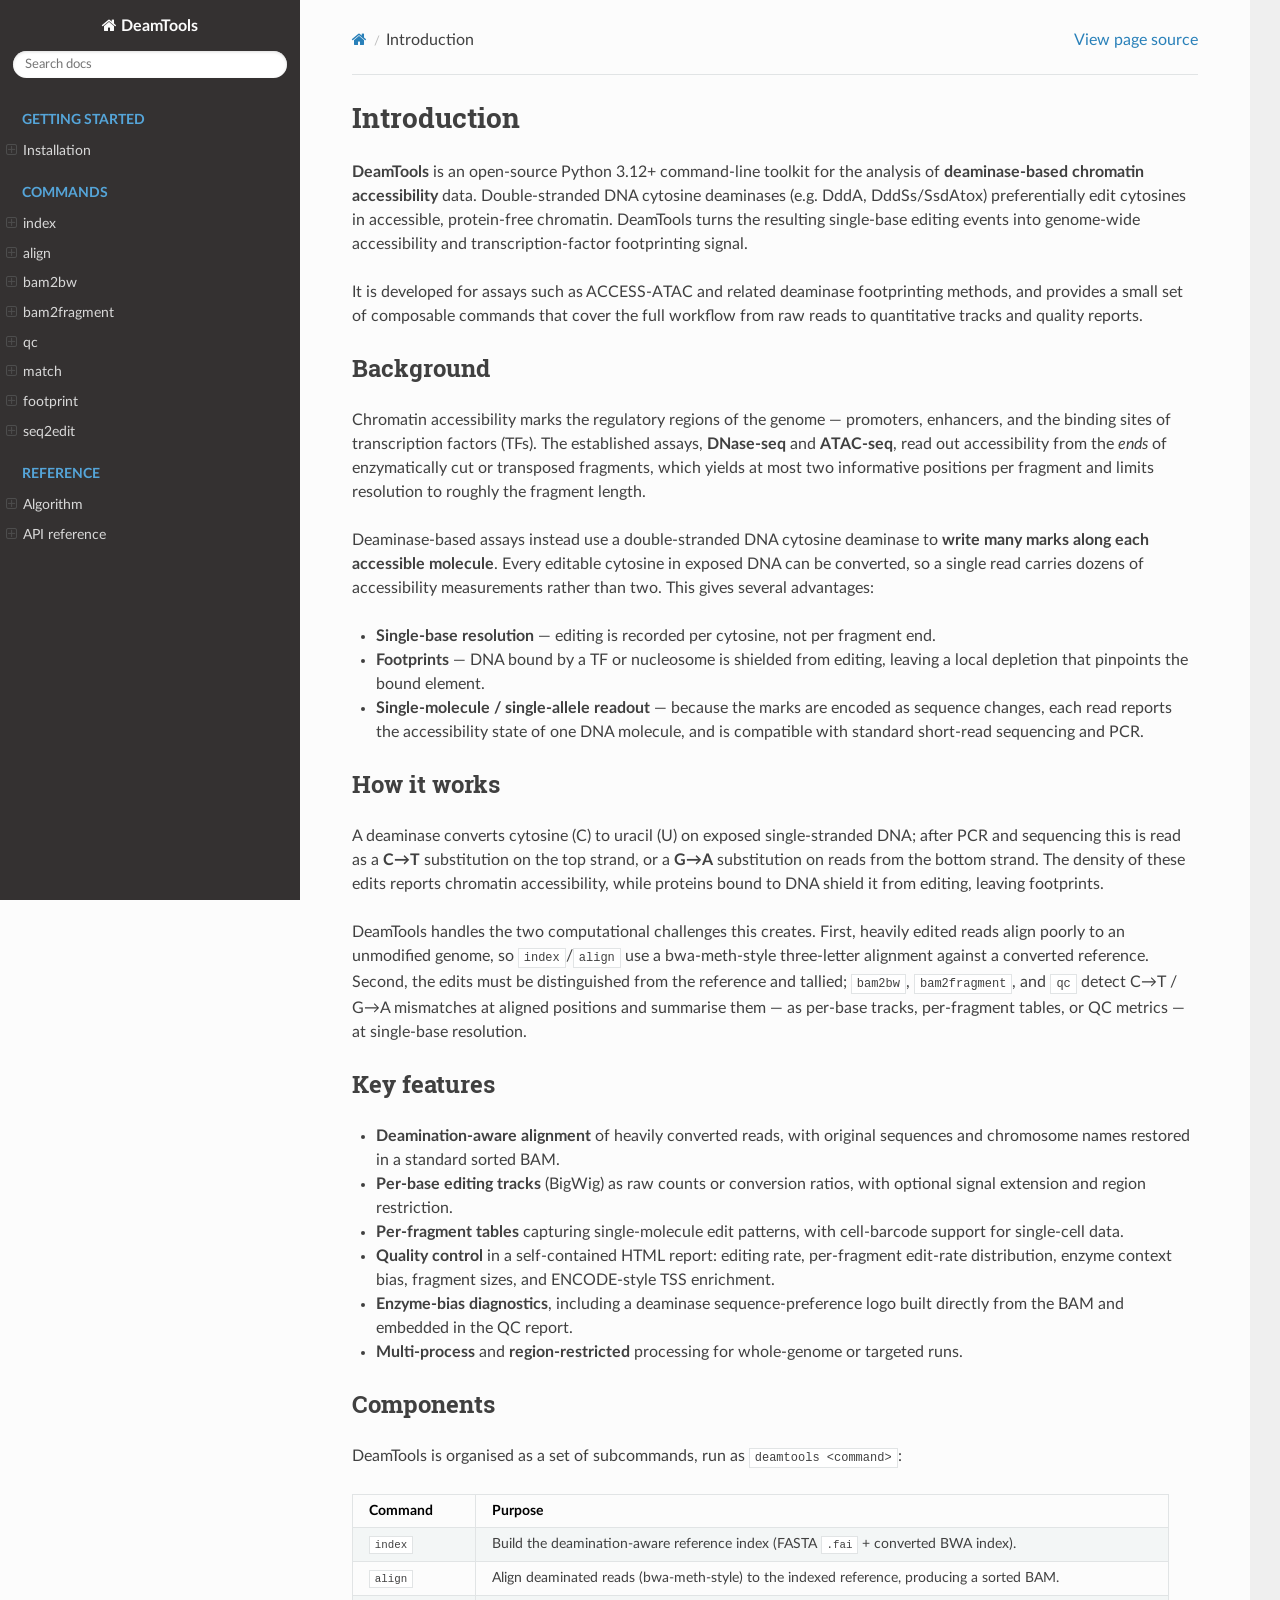
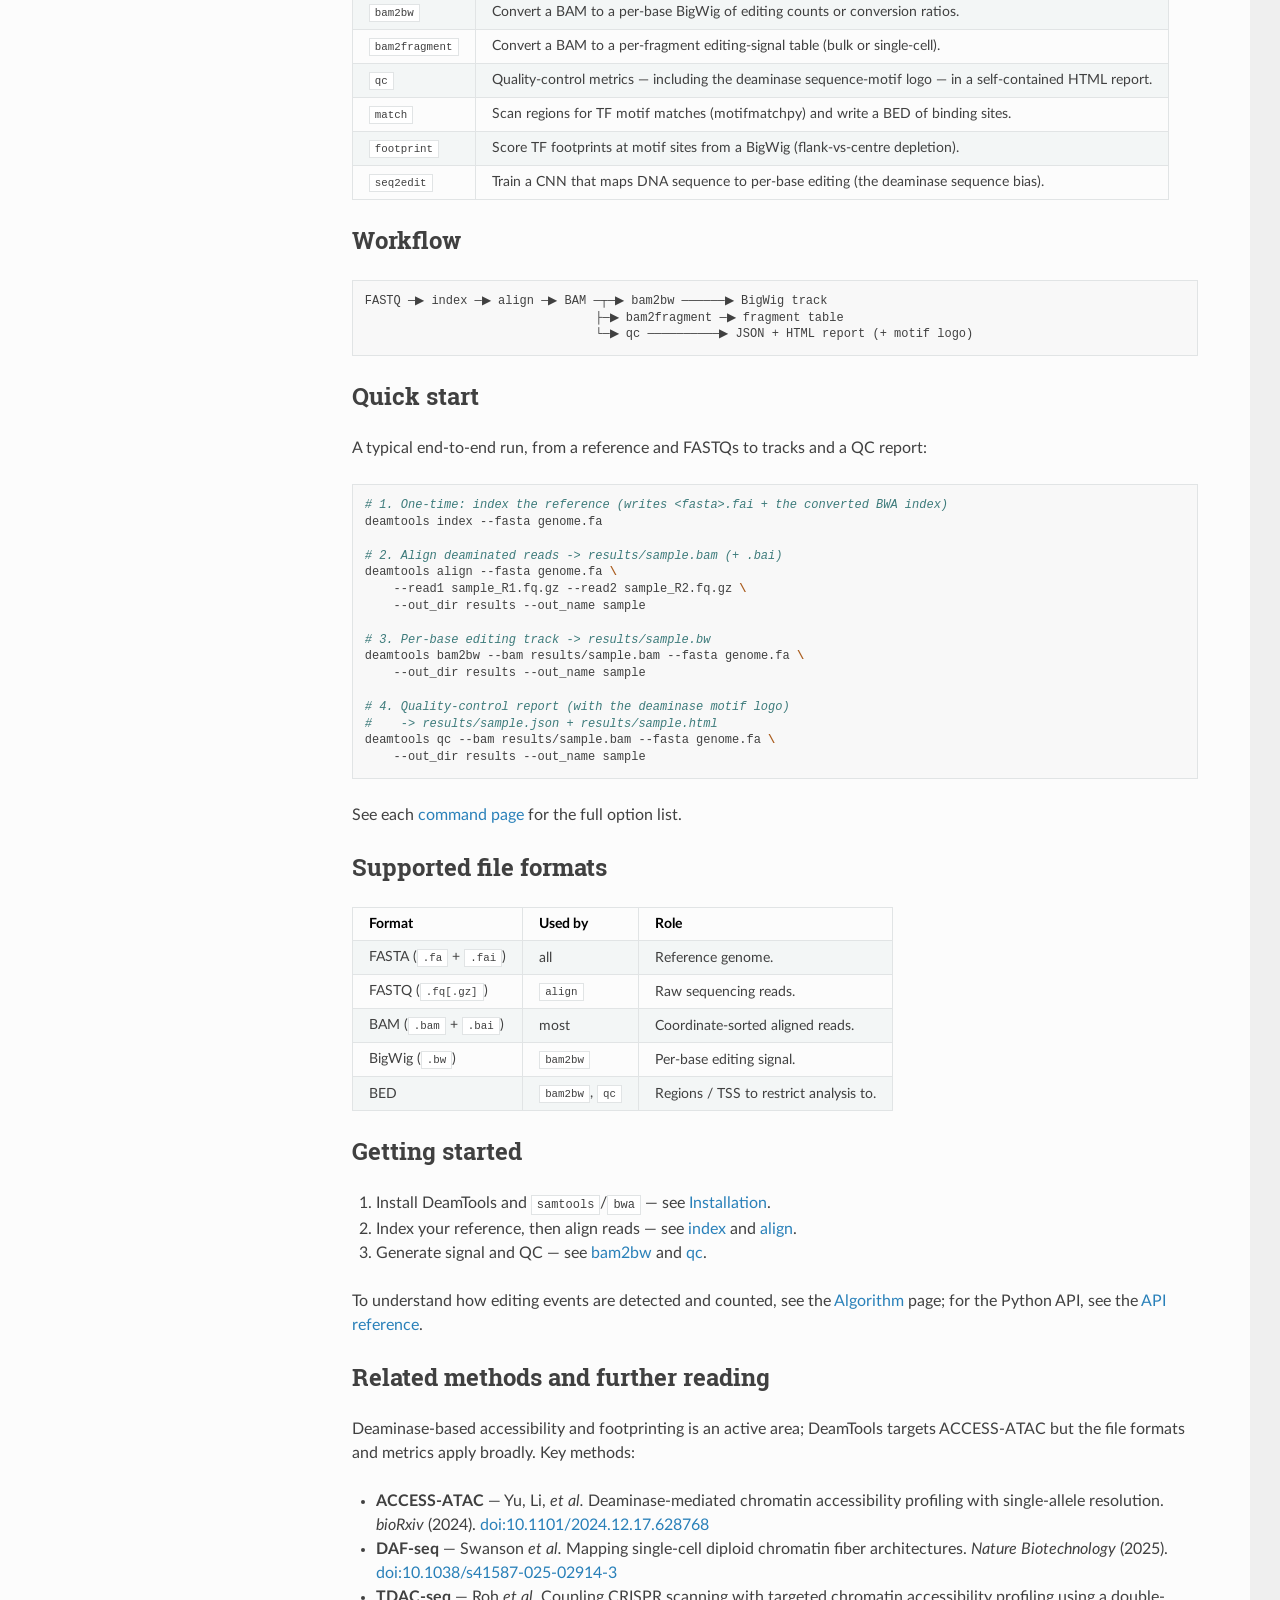
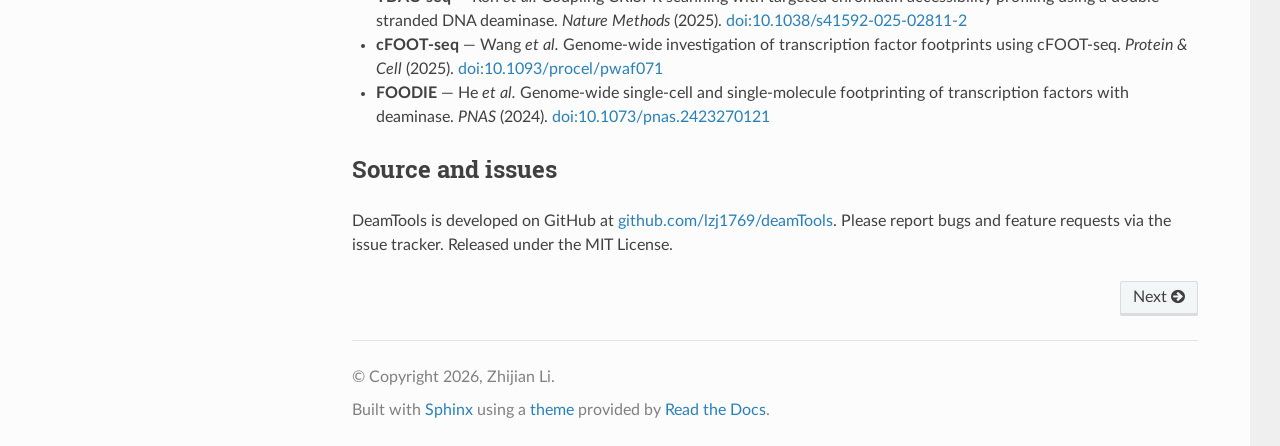
==== commit 7dae785f: "deploy: 3c25cbb3d8c1371d2a7703216dde3a86f10b2b13" ====
--- a/index.html
+++ b/index.html
@@ -14,7 +14,7 @@
   
       <script src="_static/jquery.js?v=5d32c60e"></script>
       <script src="_static/_sphinx_javascript_frameworks_compat.js?v=2cd50e6c"></script>
-      <script src="_static/documentation_options.js?v=01f34227"></script>
+      <script src="_static/documentation_options.js?v=360bc84d"></script>
       <script src="_static/doctools.js?v=fd6eb6e6"></script>
       <script src="_static/sphinx_highlight.js?v=6ffebe34"></script>
     <script src="_static/js/theme.js"></script>
@@ -98,6 +98,7 @@
 <li class="toctree-l2"><a class="reference internal" href="usage/qc.html#synopsis">Synopsis</a></li>
 <li class="toctree-l2"><a class="reference internal" href="usage/qc.html#required-inputs">Required inputs</a></li>
 <li class="toctree-l2"><a class="reference internal" href="usage/qc.html#optional-arguments">Optional arguments</a></li>
+<li class="toctree-l2"><a class="reference internal" href="usage/qc.html#output-control">Output control</a></li>
 <li class="toctree-l2"><a class="reference internal" href="usage/qc.html#input-file-preparation">Input file preparation</a></li>
 <li class="toctree-l2"><a class="reference internal" href="usage/qc.html#examples">Examples</a></li>
 <li class="toctree-l2"><a class="reference internal" href="usage/qc.html#metrics">Metrics</a></li>
@@ -126,6 +127,16 @@
 <li class="toctree-l2"><a class="reference internal" href="usage/footprint.html#notes">Notes</a></li>
 </ul>
 </li>
+<li class="toctree-l1"><a class="reference internal" href="usage/seq2edit.html">seq2edit</a><ul>
+<li class="toctree-l2"><a class="reference internal" href="usage/seq2edit.html#synopsis">Synopsis</a></li>
+<li class="toctree-l2"><a class="reference internal" href="usage/seq2edit.html#required-inputs">Required inputs</a></li>
+<li class="toctree-l2"><a class="reference internal" href="usage/seq2edit.html#optional-arguments">Optional arguments</a></li>
+<li class="toctree-l2"><a class="reference internal" href="usage/seq2edit.html#how-it-works">How it works</a></li>
+<li class="toctree-l2"><a class="reference internal" href="usage/seq2edit.html#outputs">Outputs</a></li>
+<li class="toctree-l2"><a class="reference internal" href="usage/seq2edit.html#examples">Examples</a></li>
+<li class="toctree-l2"><a class="reference internal" href="usage/seq2edit.html#notes">Notes</a></li>
+</ul>
+</li>
 </ul>
 <p class="caption" role="heading"><span class="caption-text">Reference</span></p>
 <ul>
@@ -134,6 +145,7 @@
 <li class="toctree-l2"><a class="reference internal" href="algorithm.html#strand-convention">Strand convention</a></li>
 <li class="toctree-l2"><a class="reference internal" href="algorithm.html#deamination-aware-alignment-index-align">Deamination-aware alignment (<code class="docutils literal notranslate"><span class="pre">index</span></code> + <code class="docutils literal notranslate"><span class="pre">align</span></code>)</a></li>
 <li class="toctree-l2"><a class="reference internal" href="algorithm.html#edit-detection-conventions">Edit detection conventions</a></li>
+<li class="toctree-l2"><a class="reference internal" href="algorithm.html#tn5-cut-sites-bam2bw-event-tn5">Tn5 cut sites (<code class="docutils literal notranslate"><span class="pre">bam2bw</span> <span class="pre">--event</span> <span class="pre">tn5</span></code>)</a></li>
 <li class="toctree-l2"><a class="reference internal" href="algorithm.html#signal-generation-bam2bw">Signal generation (<code class="docutils literal notranslate"><span class="pre">bam2bw</span></code>)</a></li>
 <li class="toctree-l2"><a class="reference internal" href="algorithm.html#enzyme-sequence-bias">Enzyme sequence bias</a></li>
 <li class="toctree-l2"><a class="reference internal" href="algorithm.html#parallelism-and-output">Parallelism and output</a></li>
@@ -179,7 +191,7 @@
              
   <section id="introduction">
 <h1>Introduction<a class="headerlink" href="#introduction" title="Link to this heading"></a></h1>
-<p><strong>DeamTools</strong> is an open-source Python 3.10+ command-line toolkit for the analysis of
+<p><strong>DeamTools</strong> is an open-source Python 3.12+ command-line toolkit for the analysis of
 <strong>deaminase-based chromatin accessibility</strong> data. Double-stranded DNA cytosine
 deaminases (e.g. DddA, DddSs/SsdAtox) preferentially edit cytosines in accessible,
 protein-free chromatin. DeamTools turns the resulting single-base editing events into
@@ -230,11 +242,11 @@
 signal extension and region restriction.</p></li>
 <li><p><strong>Per-fragment tables</strong> capturing single-molecule edit patterns, with cell-barcode
 support for single-cell data.</p></li>
-<li><p><strong>Quality control</strong> in a self-contained HTML report: editing rate, per-read edit-rate
-distribution, enzyme context bias, fragment sizes, and TSS enrichment.</p></li>
+<li><p><strong>Quality control</strong> in a self-contained HTML report: editing rate, per-fragment edit-rate
+distribution, enzyme context bias, fragment sizes, and ENCODE-style TSS enrichment.</p></li>
 <li><p><strong>Enzyme-bias diagnostics</strong>, including a deaminase sequence-preference logo built
 directly from the BAM and embedded in the QC report.</p></li>
-<li><p><strong>Multi-threaded</strong> and <strong>region-restricted</strong> processing for whole-genome or targeted runs.</p></li>
+<li><p><strong>Multi-process</strong> and <strong>region-restricted</strong> processing for whole-genome or targeted runs.</p></li>
 </ul>
 </section>
 <section id="components">
@@ -263,10 +275,13 @@
 <td><p>Quality-control metrics — including the deaminase sequence-motif logo — in a self-contained HTML report.</p></td>
 </tr>
 <tr class="row-odd"><td><p><a class="reference internal" href="usage/match.html"><span class="std std-doc"><code class="docutils literal notranslate"><span class="pre">match</span></code></span></a></p></td>
-<td><p>Scan regions for TF motif matches (MOODS) and write a BED of binding sites.</p></td>
+<td><p>Scan regions for TF motif matches (motifmatchpy) and write a BED of binding sites.</p></td>
 </tr>
 <tr class="row-even"><td><p><a class="reference internal" href="usage/footprint.html"><span class="std std-doc"><code class="docutils literal notranslate"><span class="pre">footprint</span></code></span></a></p></td>
 <td><p>Score TF footprints at motif sites from a BigWig (flank-vs-centre depletion).</p></td>
+</tr>
+<tr class="row-odd"><td><p><a class="reference internal" href="usage/seq2edit.html"><span class="std std-doc"><code class="docutils literal notranslate"><span class="pre">seq2edit</span></code></span></a></p></td>
+<td><p>Train a CNN that maps DNA sequence to per-base editing (the deaminase sequence bias).</p></td>
 </tr>
 </tbody>
 </table>
